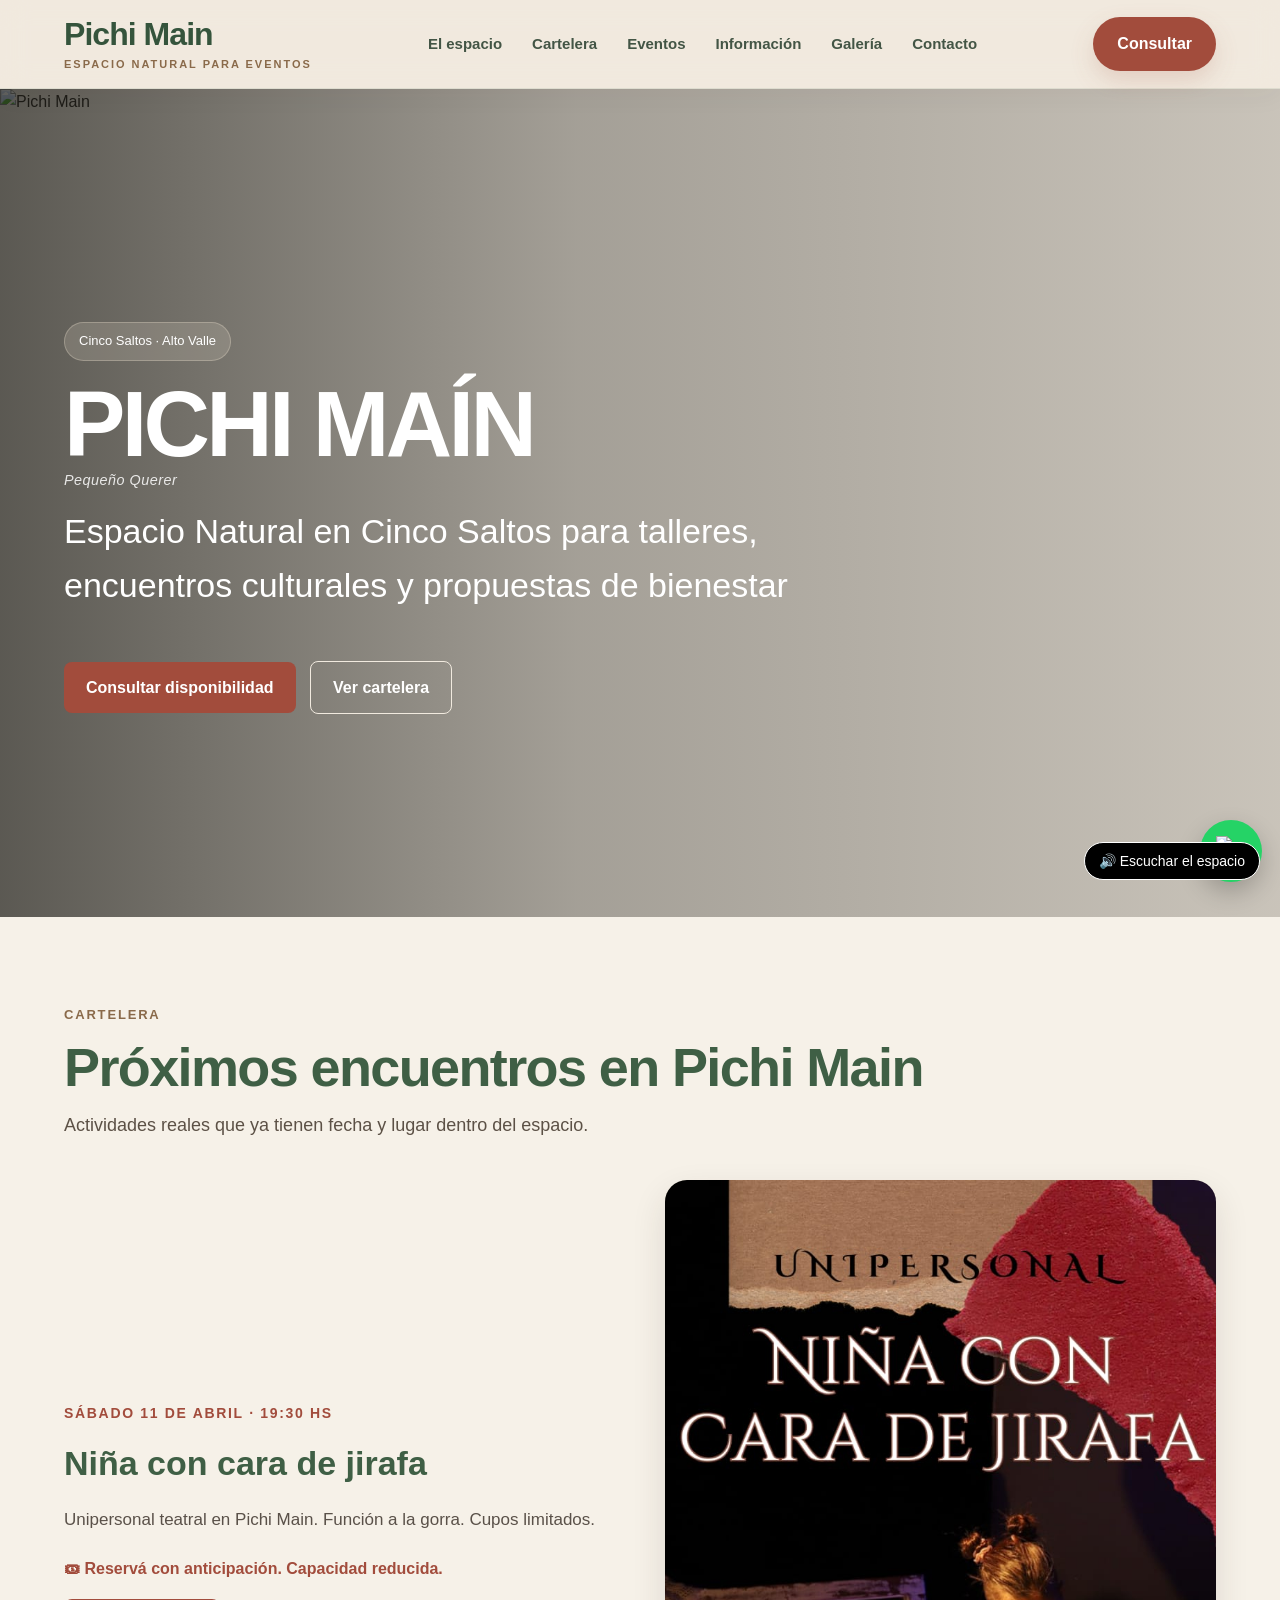
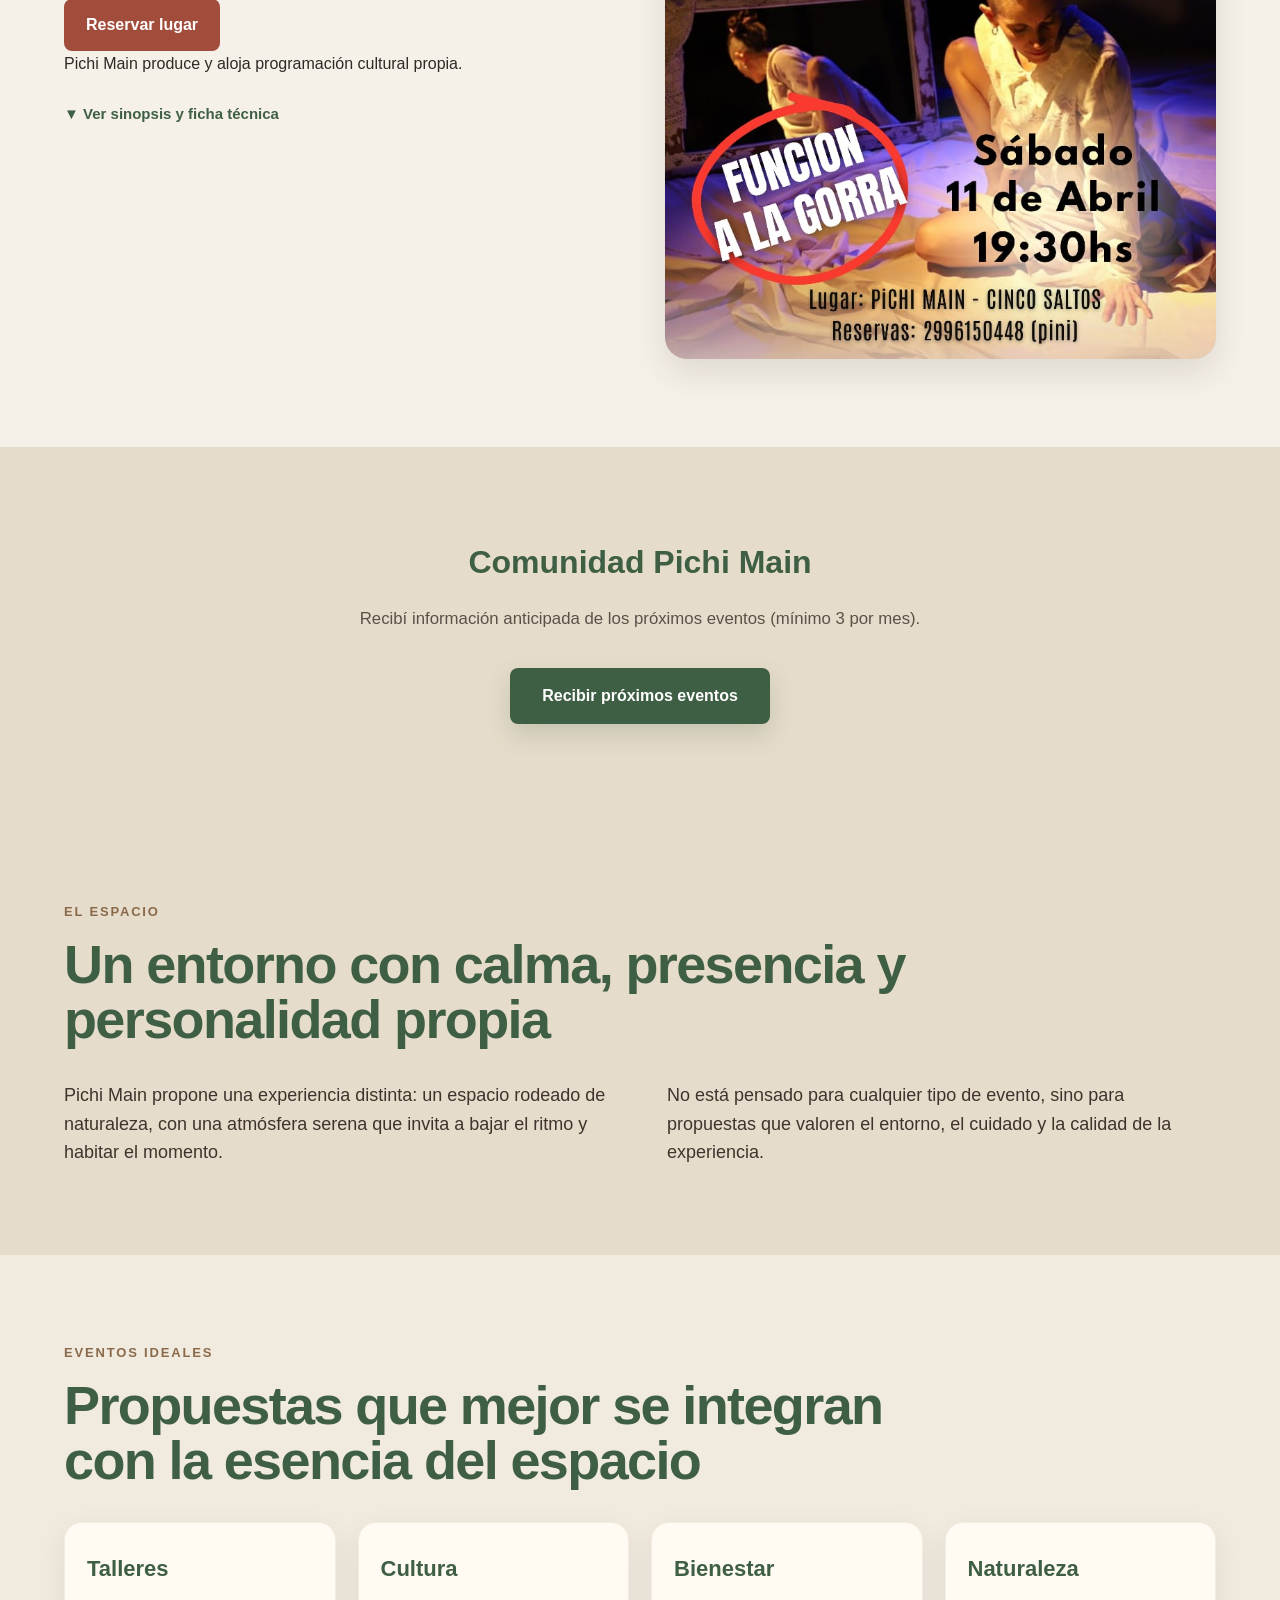
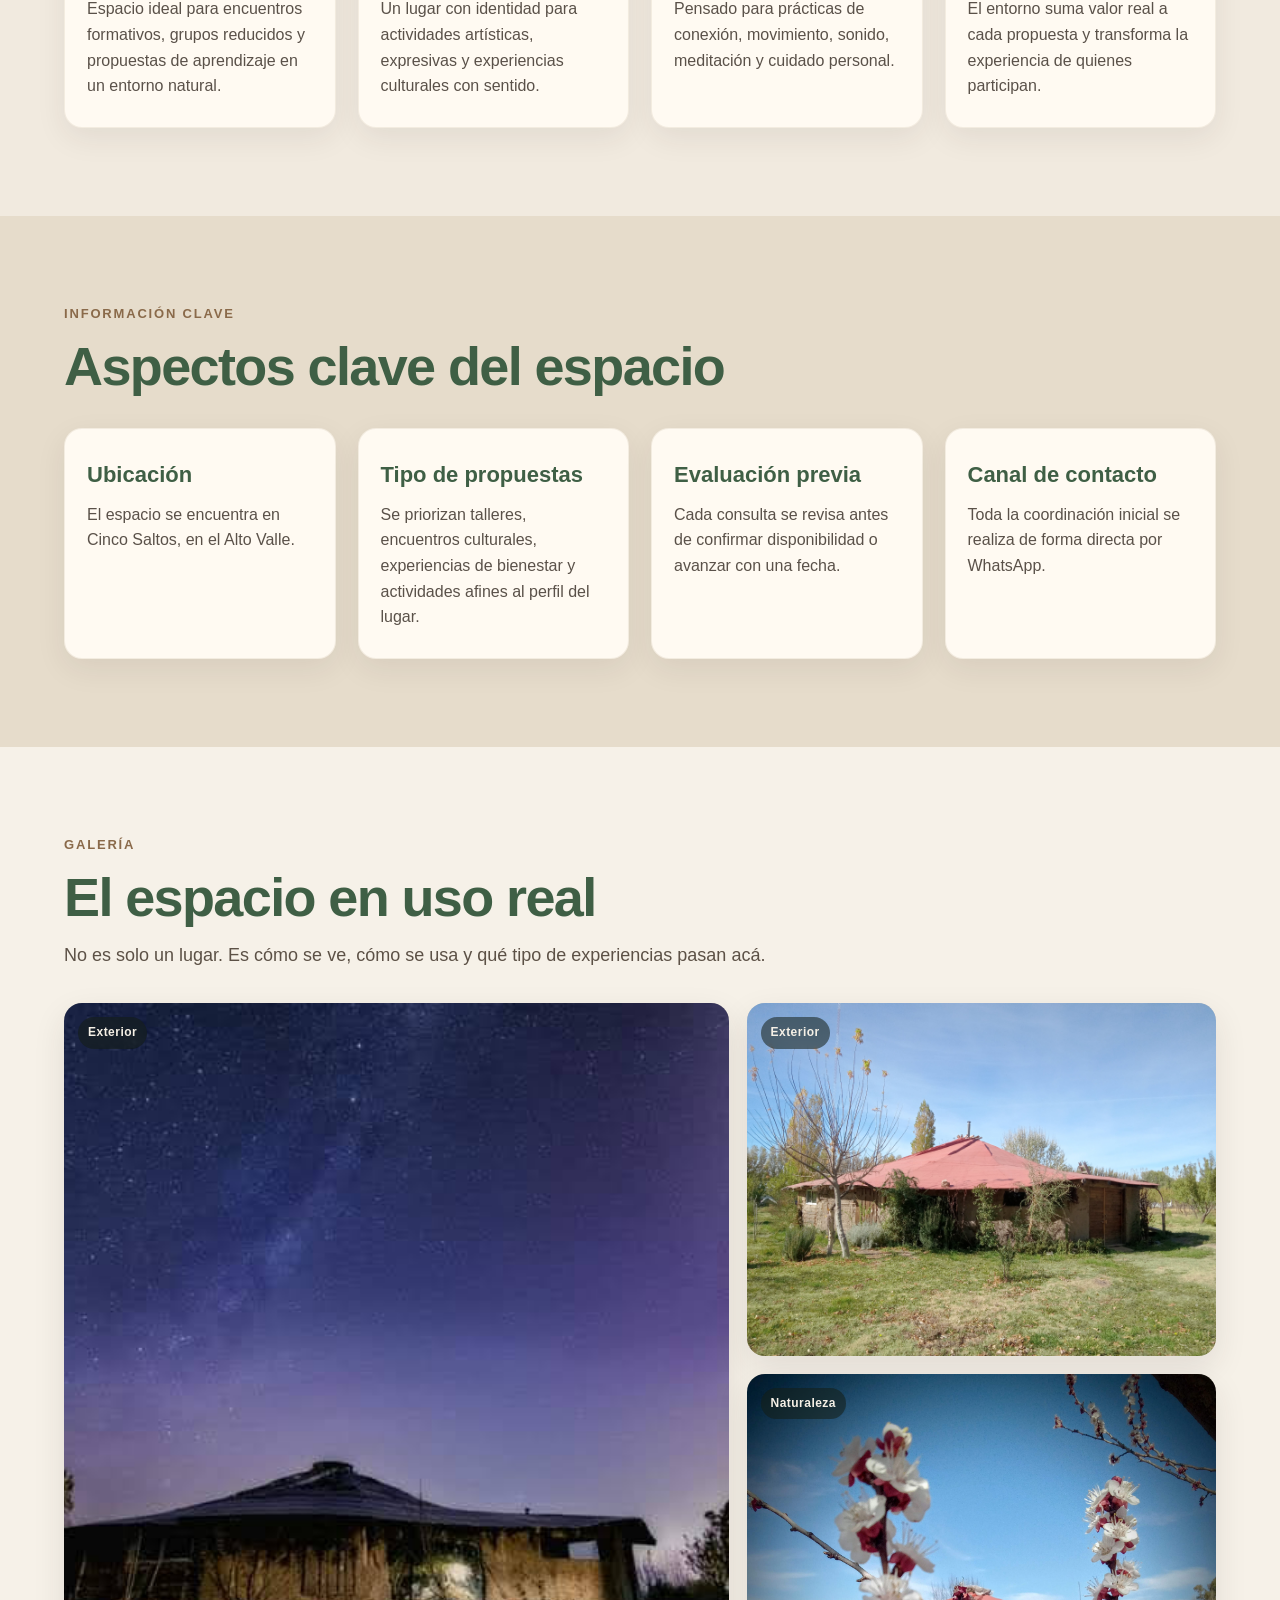
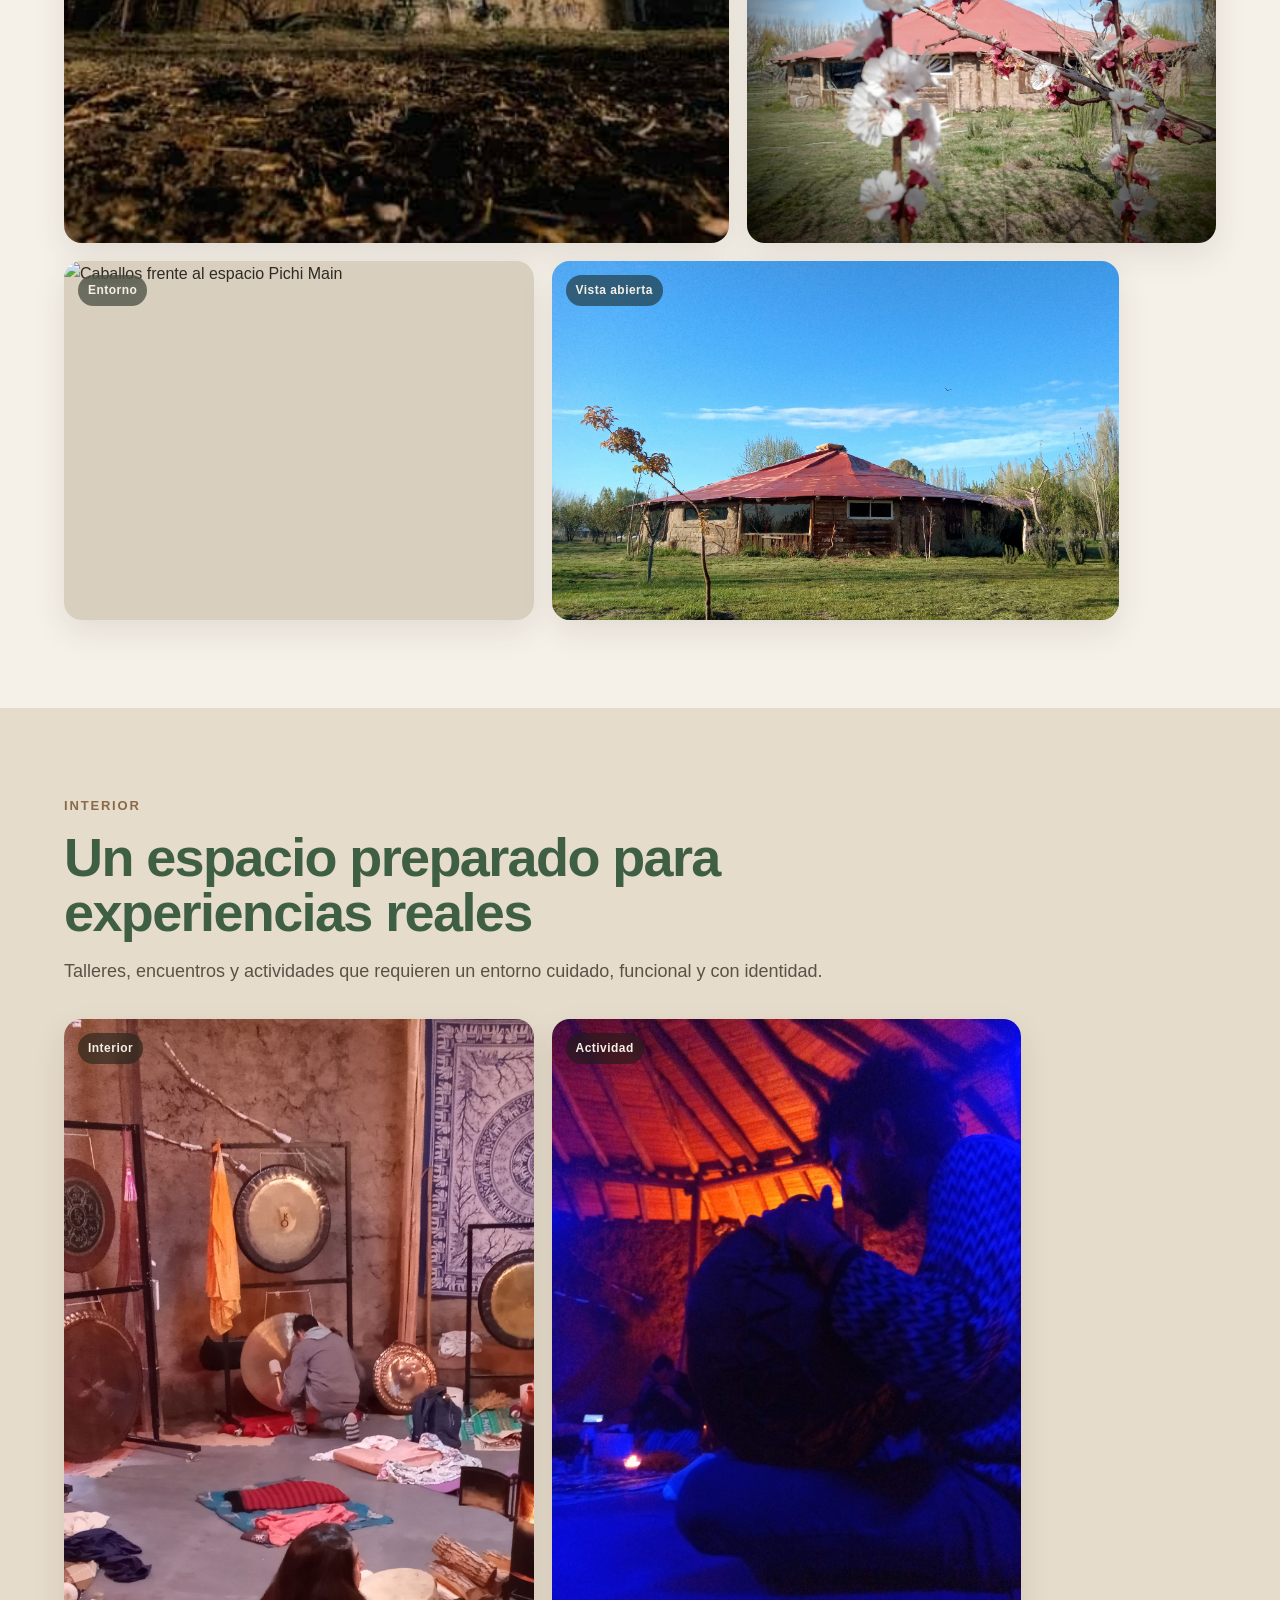
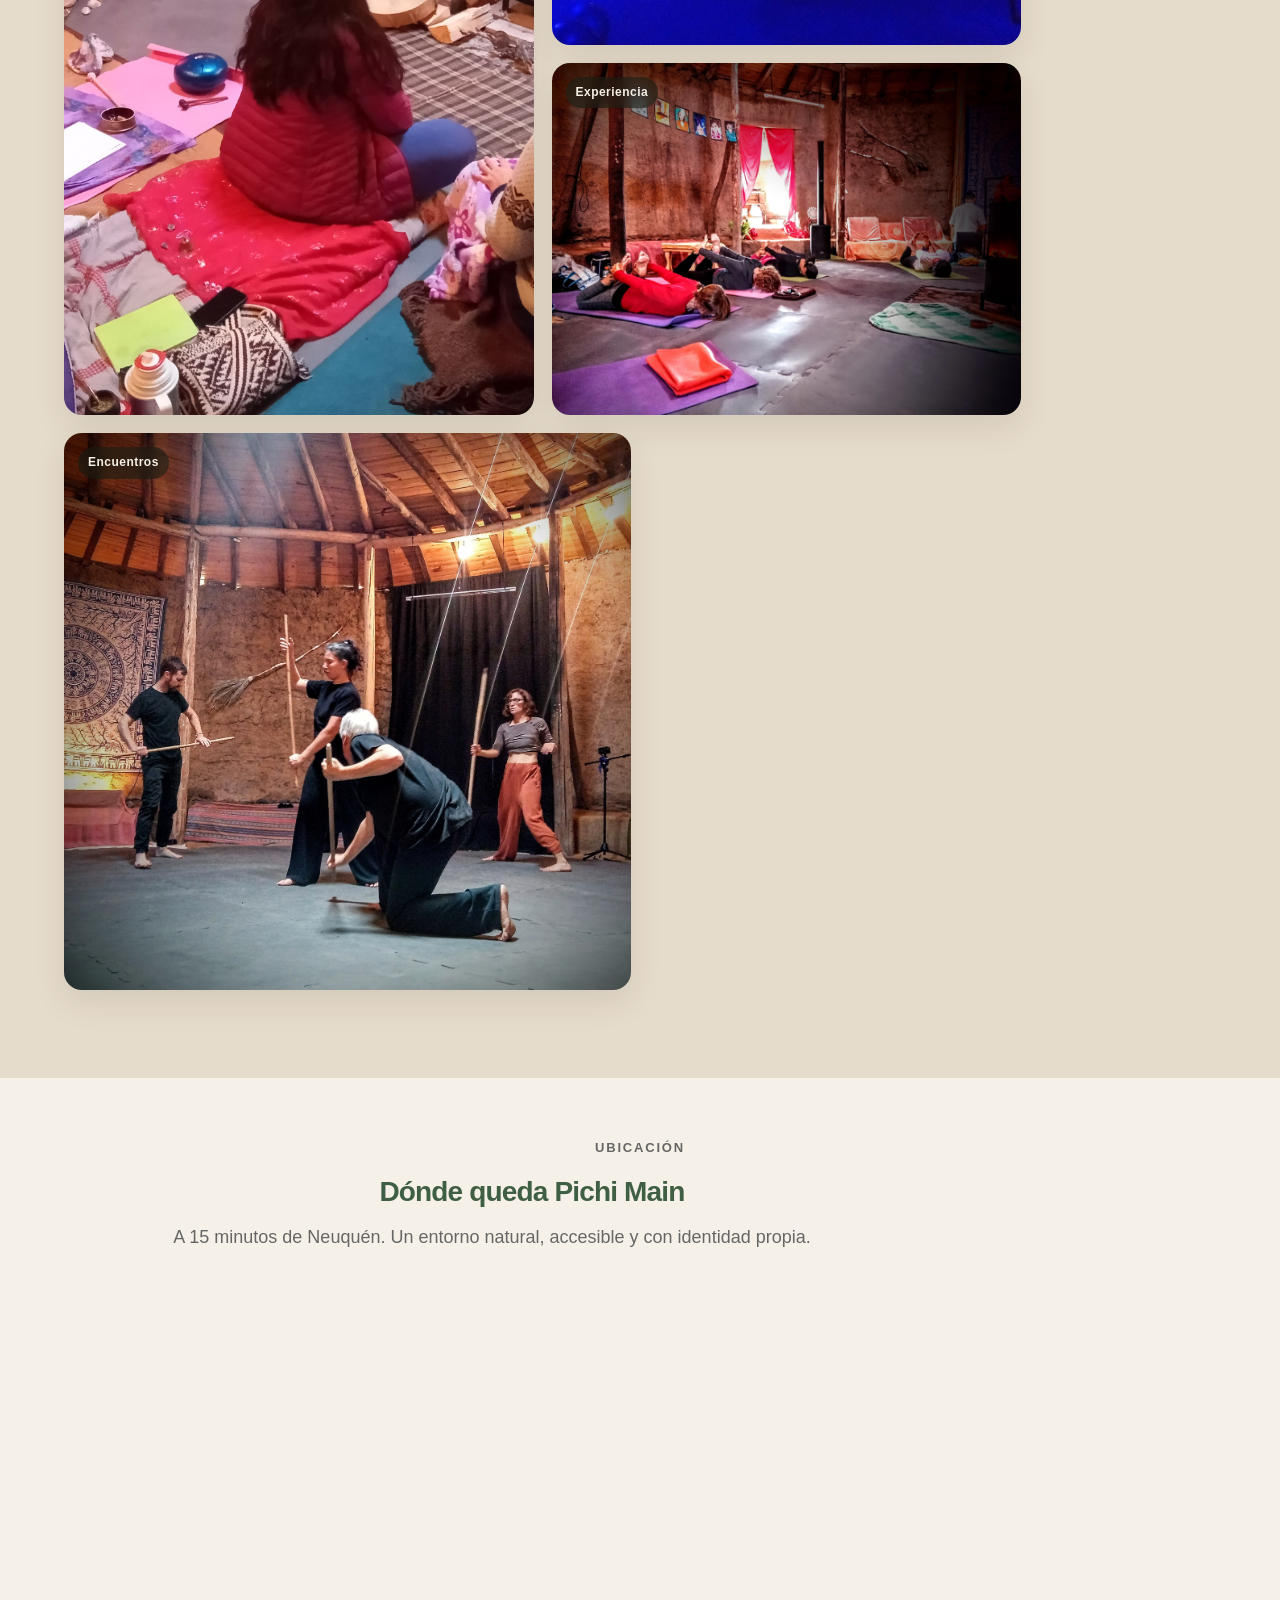
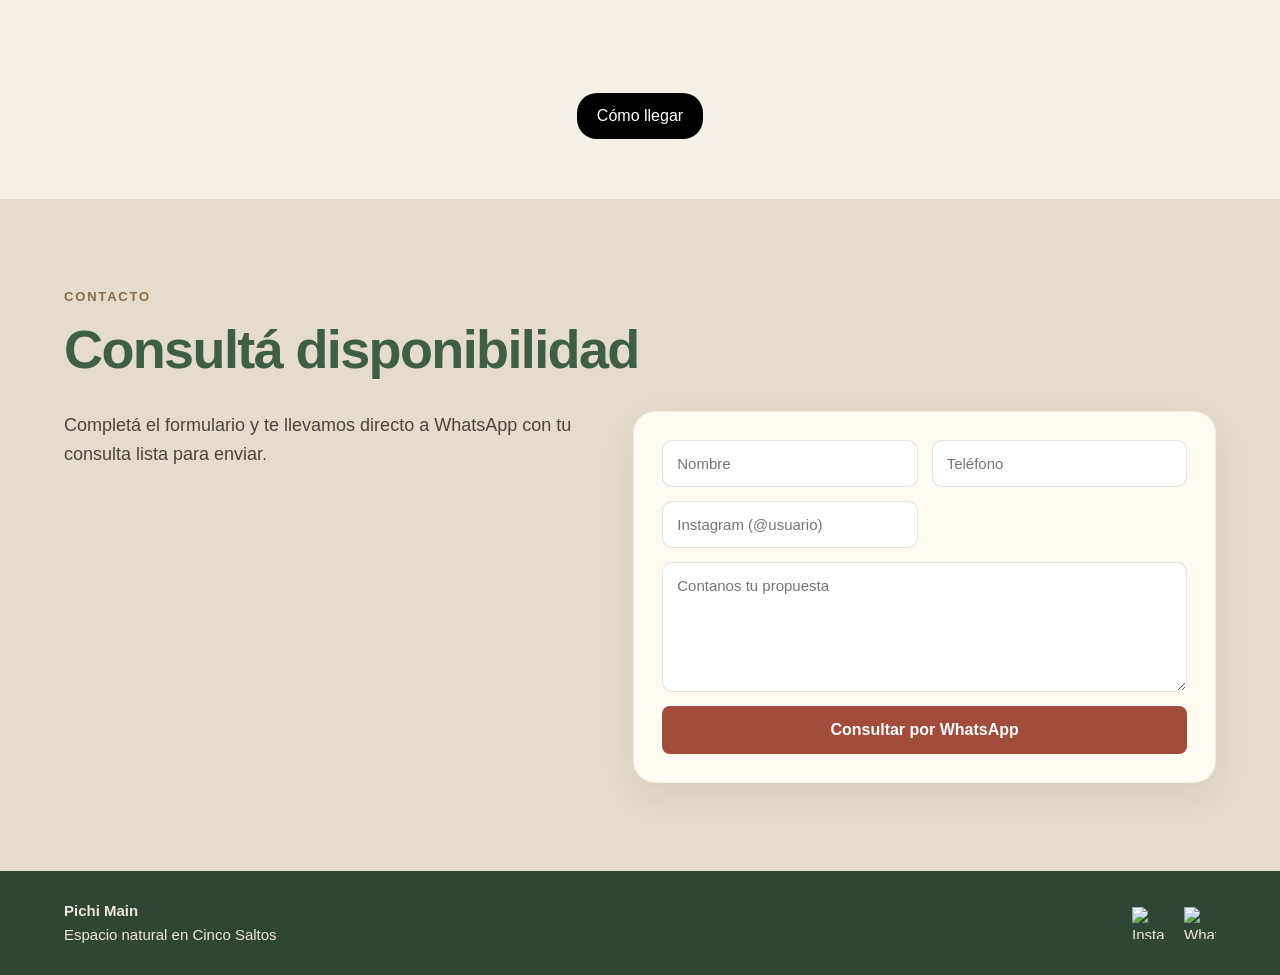
==== index.html @ 88aae7b7 "Corrijo estructura final de index y ubicacion" ====
<!DOCTYPE html>
<html lang="es">
<head>
  <meta charset="UTF-8">
  <meta name="viewport" content="width=device-width, initial-scale=1.0">
  <title>Pichi Main | Espacio natural para eventos</title>
  <meta name="description" content="Pichi Main es un espacio natural en Cinco Saltos para talleres, encuentros culturales y propuestas de bienestar. Consultá disponibilidad por WhatsApp.">
  <link rel="stylesheet" href="style.css">
</head>
<body>

  <header class="nav">
    <div class="container nav-inner">
      <a href="#" class="brand-mark" aria-label="Ir al inicio de Pichi Main">
        <div class="logo">
          Pichi Main
          <span>Espacio natural para eventos</span>
        </div>
      </a>

      <nav class="menu">
        <a href="#espacio">El espacio</a>
        <a href="#cartelera">Cartelera</a>
        <a href="#eventos">Eventos</a>
        <a href="#info">Información</a>
        <a href="#galeria">Galería</a>
        <a href="#contacto">Contacto</a>
      </nav>

      <div class="nav-actions">
        <a href="#contacto" class="btn nav-cta">Consultar</a>

        <button class="menu-toggle" type="button" aria-label="Abrir menú" aria-expanded="false" aria-controls="mobileMenu">
          <span></span>
          <span></span>
          <span></span>
        </button>
      </div>
    </div>

    <div class="mobile-menu" id="mobileMenu">
      <div class="mobile-menu-inner container">
        <a href="#espacio">El espacio</a>
        <a href="#cartelera">Cartelera</a>
        <a href="#eventos">Eventos</a>
        <a href="#info">Información</a>
        <a href="#galeria">Galería</a>
        <a href="#contacto">Contacto</a>
        <a href="#contacto" class="mobile-menu-cta">Consultar disponibilidad</a>
      </div>
    </div>
  </header>

  <section class="hero-full">
    <img src="pics/pichi.jpg" alt="Pichi Main">
    <div class="hero-overlay"></div>

    <div class="hero-content container">
      <p class="hero-tag">Cinco Saltos · Alto Valle</p>
      <h1 class="hero-title">
        PICHI MAÍN
        <span class="traduccion">Pequeño Querer</span>
      </h1>

      <h2 class="hero-subtitle">
        Espacio Natural en Cinco Saltos para talleres, encuentros culturales y propuestas de bienestar
      </h2>

      <div class="hero-buttons">
        <a href="#contacto" class="btn">Consultar disponibilidad</a>
        <a href="#cartelera" class="btn-outline">Ver cartelera</a>
      </div>
    </div>
  </section>

  <section id="cartelera" class="section section-gallery">
    <div class="container">
      <div class="section-head">
        <p class="eyebrow">Cartelera</p>
        <h2 class="section-title">Próximos encuentros en Pichi Main</h2>
        <p class="gallery-intro">
          Actividades reales que ya tienen fecha y lugar dentro del espacio.
        </p>
      </div>

      <div class="cartelera-evento">
        <div class="cartelera-info">

          <p class="cartelera-fecha">Sábado 11 de Abril · 19:30 hs</p>

          <h3 class="cartelera-titulo">
            Niña con cara de jirafa
          </h3>

          <p class="cartelera-descripcion">
            Unipersonal teatral en Pichi Main.
            Función a la gorra. Cupos limitados.
          </p>

          <p class="cartelera-urgencia">
            🎟 Reservá con anticipación. Capacidad reducida.
          </p>

          <a 
            href="https://wa.me/5492996150448?text=Hola%2C%20me%20gustar%C3%ADa%20reservar%20para%20la%20funci%C3%B3n%20de%20Ni%C3%B1a%20con%20cara%20de%20jirafa%20en%20Pichi%20Main%20el%2011%20de%20abril."
            target="_blank"
            class="btn btn-reserva"
          >
            Reservar lugar
          </a>

          <p class="cartelera-productor">
            Pichi Main produce y aloja programación cultural propia.
          </p>

          <div class="cartelera-extra">
            <button class="cartelera-toggle">
              ▼ Ver sinopsis y ficha técnica
            </button>

            <div class="cartelera-contenido">
              <p class="cartelera-frase">
                "Tengo cien espejos que son solo espejos, pero después tengo este espejo que él me regaló un día de lluvia y con este espejo puedo meter mi mano y dársela él"
              </p>

              <h4>Sinopsis</h4>
              <p>
                Ella recuerda. Recorre sus memorias de niñez y adolescencia. 
                Las palabras van tomando su cuerpo, los sentimientos se vuelven más profundos 
                y los hechos dolorosamente vivos.
              </p>

              <h4>Ficha técnica</h4>
              <ul>
                <li><strong>Actuación:</strong> Cintia Ullúa</li>
                <li><strong>Dramaturgia:</strong> Natalia Carmen Casielles</li>
                <li><strong>Dirección:</strong> Gustavo Urrutia</li>
                <li><strong>Diseño de maquillaje:</strong> María Lara Acosta</li>
                <li><strong>Fotografía:</strong> @wcastroveliz</li>
                <li><strong>Duración:</strong> 40 minutos</li>
                <li><strong>Género:</strong> Drama</li>
              </ul>

              <p class="cartelera-reconocimiento">
                Este espectáculo cuenta con el apoyo del Instituto Nacional del Teatro.
                Participó de la Fiesta del Teatro Rionegrino 2025 y del ciclo 
                La Escuela va al Teatro (Neuquén, 2024).
              </p>
            </div>
          </div>
        </div>

        <div class="cartelera-afiche">
          <img src="pics/nina-jirafa.jpeg" alt="Niña con cara de jirafa - Pichi Main">
        </div>
      </div>
    </div>
  </section>

  <section class="comunidad">
    <div class="contenedor">
      <h2>Comunidad Pichi Main</h2>
      <p>Recibí información anticipada de los próximos eventos (mínimo 3 por mes).</p>

      <a 
        href="https://wa.me/542996726460?text=Hola!%20Quiero%20recibir%20novedades%20de%20los%20proximos%20eventos%20en%20Pichi%20Main"
        target="_blank"
        class="btn-comunidad"
      >
        Recibir próximos eventos
      </a>
    </div>
  </section>

  <section id="espacio" class="section section-light">
    <div class="container">
      <div class="section-head">
        <p class="eyebrow">El espacio</p>
        <h2 class="section-title">Un entorno con calma, presencia y personalidad propia</h2>
      </div>

      <div class="two-col">
        <div>
          <p>
            Pichi Main propone una experiencia distinta: un espacio rodeado de naturaleza, con una atmósfera serena que invita a bajar el ritmo y habitar el momento.
          </p>
        </div>

        <div>
          <p>
            No está pensado para cualquier tipo de evento, sino para propuestas que valoren el entorno, el cuidado y la calidad de la experiencia.
          </p>
        </div>
      </div>
    </div>
  </section>

  <section id="eventos" class="section">
    <div class="container">
      <div class="section-head">
        <p class="eyebrow">Eventos ideales</p>
        <h2 class="section-title">Propuestas que mejor se integran con la esencia del espacio</h2>
      </div>

      <div class="cards">
        <div class="card">
          <h3>Talleres</h3>
          <p>Espacio ideal para encuentros formativos, grupos reducidos y propuestas de aprendizaje en un entorno natural.</p>
        </div>

        <div class="card">
          <h3>Cultura</h3>
          <p>Un lugar con identidad para actividades artísticas, expresivas y experiencias culturales con sentido.</p>
        </div>

        <div class="card">
          <h3>Bienestar</h3>
          <p>Pensado para prácticas de conexión, movimiento, sonido, meditación y cuidado personal.</p>
        </div>

        <div class="card">
          <h3>Naturaleza</h3>
          <p>El entorno suma valor real a cada propuesta y transforma la experiencia de quienes participan.</p>
        </div>
      </div>
    </div>
  </section>

  <section id="info" class="section section-light">
    <div class="container">
      <div class="section-head">
        <p class="eyebrow">Información clave</p>
        <h2 class="section-title">Aspectos clave del espacio</h2>
      </div>

      <div class="cards">
        <div class="card">
          <h3>Ubicación</h3>
          <p>El espacio se encuentra en Cinco Saltos, en el Alto Valle.</p>
        </div>

        <div class="card">
          <h3>Tipo de propuestas</h3>
          <p>Se priorizan talleres, encuentros culturales, experiencias de bienestar y actividades afines al perfil del lugar.</p>
        </div>

        <div class="card">
          <h3>Evaluación previa</h3>
          <p>Cada consulta se revisa antes de confirmar disponibilidad o avanzar con una fecha.</p>
        </div>

        <div class="card">
          <h3>Canal de contacto</h3>
          <p>Toda la coordinación inicial se realiza de forma directa por WhatsApp.</p>
        </div>
      </div>
    </div>
  </section>

  <section id="galeria" class="section section-gallery">
    <div class="container">
      <div class="section-head">
        <p class="eyebrow">Galería</p>
        <h2 class="section-title">El espacio en uso real</h2>
        <p class="gallery-intro">
          No es solo un lugar. Es cómo se ve, cómo se usa y qué tipo de experiencias pasan acá.
        </p>
      </div>

      <div class="gallery-grid">
        <figure class="gallery-item gallery-item-large">
          <span class="gallery-label">Exterior</span>
          <img src="pics/externanoche.jpg" alt="Vista nocturna de Pichi Main">
        </figure>

        <figure class="gallery-item">
          <span class="gallery-label">Exterior</span>
          <img src="pics/externalateral.jpg" alt="Vista exterior de día de Pichi Main">
        </figure>

        <figure class="gallery-item">
          <span class="gallery-label">Naturaleza</span>
          <img src="pics/externafloracion.jpg" alt="Flores y entorno natural de Pichi Main">
        </figure>

        <figure class="gallery-item">
          <span class="gallery-label">Entorno</span>
          <img src="pics/externacaballos.jpg" alt="Caballos frente al espacio Pichi Main">
        </figure>

        <figure class="gallery-item gallery-item-wide">
          <span class="gallery-label">Vista abierta</span>
          <img src="pics/externacielocentro.jpg" alt="Vista amplia exterior del espacio Pichi Main">
        </figure>
      </div>
    </div>
  </section>

  <section class="section section-light">
    <div class="container">
      <div class="section-head">
        <p class="eyebrow">Interior</p>
        <h2 class="section-title">Un espacio preparado para experiencias reales</h2>
        <p class="gallery-intro">
          Talleres, encuentros y actividades que requieren un entorno cuidado, funcional y con identidad.
        </p>
      </div>

      <div class="gallery-grid gallery-grid-interior">
        <figure class="gallery-item gallery-item-tall">
          <span class="gallery-label">Interior</span>
          <img src="pics/interiorgong.jpg" alt="Interior de Pichi Main con gong">
        </figure>

        <figure class="gallery-item">
          <span class="gallery-label">Actividad</span>
          <img src="pics/interiortambor.jpg" alt="Actividad grupal en el interior de Pichi Main">
        </figure>

        <figure class="gallery-item">
          <span class="gallery-label">Experiencia</span>
          <img src="pics/interioryoga.jpg" alt="Encuentro en el interior de Pichi Main">
        </figure>

        <figure class="gallery-item gallery-item-wide">
          <span class="gallery-label">Encuentros</span>
          <img src="pics/interiorteatro.jpg" alt="Actividad dentro de Pichi Main">
        </figure>
      </div>
    </div>
  </section>

  <section class="section section-gallery ubicacion">
    <div class="container">
      <div class="section-head">
        <p class="eyebrow">Ubicación</p>
        <h2 class="section-title">Dónde queda Pichi Main</h2>
        <p class="gallery-intro">
          A 15 minutos de Neuquén. Un entorno natural, accesible y con identidad propia.
        </p>
      </div>

      <div class="mapa">
        <iframe
          src="https://www.google.com/maps/embed?pb=!1m18!1m12!1m3!1d1553.4043825833119!2d-68.0606577745184!3d-38.859734260320714!2m3!1f0!2f0!3f0!3m2!1i1024!2i768!4f13.1!3m3!1m2!1s0x960a35215bce2db5%3A0xc7ab134055209aeb!2sPichi%20Main!5e0!3m2!1ses-419!2sar!4v1775661583985!5m2!1ses-419!2sar"
          width="100%"
          height="380"
          style="border:0;"
          allowfullscreen=""
          loading="lazy"
          referrerpolicy="no-referrer-when-downgrade">
        </iframe>
      </div>

      <a href="https://maps.google.com/?q=Pichi+Main" target="_blank" class="btn-mapa" rel="noopener noreferrer">
        Cómo llegar
      </a>
    </div>
  </section>

  <section id="contacto" class="section section-light">
    <div class="container">
      <div class="section-head">
        <p class="eyebrow">Contacto</p>
        <h2 class="section-title">Consultá disponibilidad</h2>
      </div>

      <div class="form-section">
        <div class="form-text">
          <p>
            Completá el formulario y te llevamos directo a WhatsApp con tu consulta lista para enviar.
          </p>
        </div>

        <form id="form" class="contact-form">
          <input type="text" id="nombre" placeholder="Nombre" required>
          <input type="text" id="telefono" placeholder="Teléfono" required>
          <input type="text" id="instagram" placeholder="Instagram (@usuario)" required>
          <textarea id="mensaje" placeholder="Contanos tu propuesta" required></textarea>
          <button type="submit" class="btn btn-form">Consultar por WhatsApp</button>
        </form>
      </div>
    </div>
  </section>

  <footer class="footer">
    <div class="container footer-inner">
      <div>
        <strong>Pichi Main</strong><br>
        Espacio natural en Cinco Saltos
      </div>

      <div class="footer-icons">
        <a href="https://instagram.com/pichimain" target="_blank" rel="noopener noreferrer" aria-label="Instagram de Pichi Main">
          <img src="https://cdn-icons-png.flaticon.com/512/2111/2111463.png" alt="Instagram">
        </a>

        <a href="https://wa.me/5492996726460" target="_blank" rel="noopener noreferrer" aria-label="WhatsApp de Pichi Main">
          <img src="https://cdn-icons-png.flaticon.com/512/733/733585.png" alt="WhatsApp">
        </a>
      </div>
    </div>
  </footer>

  <a
    href="https://wa.me/5492996726460?text=Hola%2C%20quiero%20consultar%20disponibilidad%20de%20Pichi%20Main"
    class="whatsapp-float"
    target="_blank"
    rel="noopener noreferrer"
    aria-label="Abrir WhatsApp"
  >
    <img src="https://cdn-icons-png.flaticon.com/512/733/733585.png" alt="WhatsApp">
  </a>

  <audio id="ambient-audio" loop>
    <source src="audio/pichi-main.mp3" type="audio/mpeg">
  </audio>

  <button id="sound-toggle">🔊 Escuchar el espacio</button>

  <script>
    const nav = document.querySelector(".nav");
    const menuToggle = document.querySelector(".menu-toggle");
    const mobileMenu = document.querySelector(".mobile-menu");
    const mobileLinks = document.querySelectorAll(".mobile-menu a");

    function closeMobileMenu() {
      document.body.classList.remove("menu-open");
      menuToggle.classList.remove("active");
      mobileMenu.classList.remove("open");
      menuToggle.setAttribute("aria-expanded", "false");
    }

    function openMobileMenu() {
      document.body.classList.add("menu-open");
      menuToggle.classList.add("active");
      mobileMenu.classList.add("open");
      menuToggle.setAttribute("aria-expanded", "true");
    }

    menuToggle.addEventListener("click", function() {
      if (mobileMenu.classList.contains("open")) {
        closeMobileMenu();
      } else {
        openMobileMenu();
      }
    });

    mobileLinks.forEach(link => {
      link.addEventListener("click", closeMobileMenu);
    });

    document.querySelectorAll('a[href^="#"]').forEach(anchor => {
      anchor.addEventListener("click", function(e) {
        const targetId = this.getAttribute("href");
        if (!targetId || targetId === "#") return;

        const target = document.querySelector(targetId);
        if (!target) return;

        e.preventDefault();

        const navHeight = nav ? nav.offsetHeight : 0;
        const extraOffset = 18;
        const targetPosition = target.getBoundingClientRect().top + window.pageYOffset - navHeight - extraOffset;

        window.scrollTo({
          top: targetPosition,
          behavior: "smooth"
        });
      });
    });

    window.addEventListener("resize", function() {
      if (window.innerWidth > 980) {
        closeMobileMenu();
      }
    });

    document.getElementById("form").addEventListener("submit", function(e) {
      e.preventDefault();

      const nombre = document.getElementById("nombre").value.trim();
      const telefono = document.getElementById("telefono").value.trim();
      const instagram = document.getElementById("instagram").value.trim();
      const mensaje = document.getElementById("mensaje").value.trim();

      if (instagram === "") {
        alert("El Instagram es obligatorio");
        return;
      }

      const data =
        "Hola, quiero consultar disponibilidad de Pichi Main.%0A%0A" +
        "Nombre: " + nombre + "%0A" +
        "Teléfono: " + telefono + "%0A" +
        "Instagram: " + instagram + "%0A" +
        "Propuesta: " + mensaje;

      window.open("https://wa.me/5492996726460?text=" + data, "_blank");
    });

    const toggle = document.querySelector(".cartelera-toggle");
    const contenido = document.querySelector(".cartelera-contenido");

    toggle.addEventListener("click", function() {
      if (contenido.style.display === "block") {
        contenido.style.display = "none";
        toggle.textContent = "▼ Ver sinopsis y ficha técnica";
      } else {
        contenido.style.display = "block";
        toggle.textContent = "▲ Ocultar información";
      }
    });

    const audio = document.getElementById("ambient-audio");
    const toggleBtn = document.getElementById("sound-toggle");

    let isPlaying = false;

    toggleBtn.addEventListener("click", async () => {
      if (!isPlaying) {
        try {
          audio.volume = 0.4;
          await audio.play();
          isPlaying = true;
          toggleBtn.textContent = "🔇 Silenciar";
        } catch (error) {
          console.log("El navegador bloqueó el audio");
        }
      } else {
        audio.pause();
        isPlaying = false;
        toggleBtn.textContent = "🔊 Escuchar el espacio";
      }
    });
  </script>

</body>
</html>
---- style.css ----
* {
  margin: 0;
  padding: 0;
  box-sizing: border-box;
}

html {
  scroll-behavior: auto;
}

body {
  font-family: Arial, Helvetica, sans-serif;
  background-color: #f1eadf;
  color: #2f2a24;
  line-height: 1.6;
}

body.menu-open {
  overflow: hidden;
}

img {
  max-width: 100%;
  display: block;
}

a {
  text-decoration: none;
  color: inherit;
}

section[id] {
  scroll-margin-top: 110px;
}

.container {
  width: 90%;
  max-width: 1180px;
  margin: 0 auto;
}

.nav {
  position: sticky;
  top: 0;
  z-index: 1000;
  background: rgba(241, 234, 223, 0.82);
  backdrop-filter: blur(14px);
  border-bottom: 1px solid rgba(63, 95, 69, 0.10);
  box-shadow: 0 8px 24px rgba(47, 42, 36, 0.04);
}

.nav-inner {
  min-height: 88px;
  display: grid;
  grid-template-columns: auto 1fr auto;
  align-items: center;
  gap: 32px;
}

.brand-mark {
  display: inline-flex;
  align-items: center;
}

.logo {
  font-size: 32px;
  font-weight: 700;
  color: #35543c;
  line-height: 0.96;
  letter-spacing: -0.03em;
}

.logo span {
  display: block;
  font-size: 11px;
  color: #8a6a4a;
  font-weight: 600;
  margin-top: 9px;
  letter-spacing: 0.18em;
  text-transform: uppercase;
}

.menu {
  display: flex;
  justify-content: center;
  gap: 30px;
  font-size: 15px;
  font-weight: 600;
  color: #435545;
}

.menu a {
  position: relative;
  padding: 8px 0;
  transition: color 0.2s ease;
}

.menu a::after {
  content: "";
  position: absolute;
  left: 0;
  bottom: -2px;
  width: 100%;
  height: 2px;
  background: #a24c3c;
  transform: scaleX(0);
  transform-origin: center;
  transition: transform 0.22s ease;
}

.menu a:hover {
  color: #a24c3c;
}

.menu a:hover::after {
  transform: scaleX(1);
}

.nav-actions {
  display: flex;
  align-items: center;
  gap: 14px;
}

.btn {
  display: inline-block;
  background: #a24c3c;
  color: #ffffff;
  padding: 13px 22px;
  border-radius: 8px;
  font-weight: 700;
  transition: 0.25s ease;
}

.btn:hover {
  background: #8d4032;
}

.nav-cta {
  padding: 14px 24px;
  border-radius: 999px;
  box-shadow: 0 10px 24px rgba(162, 76, 60, 0.18);
}

.menu-toggle {
  display: none;
  width: 48px;
  height: 48px;
  border: 1px solid rgba(63, 95, 69, 0.14);
  background: rgba(255, 250, 242, 0.8);
  border-radius: 14px;
  cursor: pointer;
  padding: 0;
  align-items: center;
  justify-content: center;
  flex-direction: column;
  gap: 5px;
}

.menu-toggle span {
  width: 20px;
  height: 2px;
  background: #35543c;
  border-radius: 999px;
  transition: transform 0.22s ease, opacity 0.22s ease;
}

.menu-toggle.active span:nth-child(1) {
  transform: translateY(7px) rotate(45deg);
}

.menu-toggle.active span:nth-child(2) {
  opacity: 0;
}

.menu-toggle.active span:nth-child(3) {
  transform: translateY(-7px) rotate(-45deg);
}

.mobile-menu {
  display: none;
}

.hero-full {
  position: relative;
  min-height: 92vh;
  display: flex;
  align-items: stretch;
  overflow: hidden;
}

.hero-full img {
  position: absolute;
  inset: 0;
  width: 100%;
  height: 100%;
  object-fit: cover;
}

.hero-overlay {
  position: absolute;
  inset: 0;
  background:
    linear-gradient(90deg, rgba(20, 20, 16, 0.68) 0%, rgba(20, 20, 16, 0.35) 45%, rgba(20, 20, 16, 0.18) 100%);
}

.hero-content {
  position: relative;
  z-index: 2;
  display: flex;
  flex-direction: column;
  justify-content: center;
  padding: 120px 0 90px;
  color: #ffffff;
}

.hero-tag {
  display: inline-block;
  background: rgba(230, 220, 203, 0.18);
  border: 1px solid rgba(230, 220, 203, 0.32);
  padding: 8px 14px;
  border-radius: 999px;
  font-size: 13px;
  margin-bottom: 20px;
  max-width: fit-content;
}

.hero-content h1 {
  font-size: clamp(48px, 9vw, 92px);
  line-height: 0.95;
  margin-bottom: 16px;
  letter-spacing: -0.04em;
}

.hero-content h2 {
  font-size: clamp(22px, 3.5vw, 34px);
  font-weight: 500;
  max-width: 760px;
  margin-bottom: 18px;
}

.hero-buttons {
  margin-top: 30px;
}

.btn-outline {
  display: inline-block;
  border: 1.5px solid #f1eadf;
  color: #ffffff;
  padding: 13px 22px;
  border-radius: 8px;
  font-weight: 700;
  transition: 0.25s ease;
  margin-left: 10px;
}

.btn-outline:hover {
  background: rgba(255, 255, 255, 0.12);
}

.section {
  padding: 88px 0;
}

.section-light {
  background: #e6dccb;
}

.section-gallery {
  background: #f6f1e8;
}

.section-head {
  margin-bottom: 34px;
}

.eyebrow {
  color: #8a6a4a;
  font-size: 13px;
  font-weight: 700;
  text-transform: uppercase;
  letter-spacing: 0.14em;
  margin-bottom: 14px;
}

.section-title {
  font-size: clamp(32px, 5vw, 54px);
  line-height: 1.02;
  letter-spacing: -0.03em;
  color: #3f5f45;
  max-width: 900px;
}

.two-col {
  display: grid;
  grid-template-columns: 1fr 1fr;
  gap: 54px;
  align-items: start;
}

.two-col p {
  font-size: 18px;
  color: #3f342d;
}

.gallery-intro {
  max-width: 820px;
  font-size: 18px;
  color: #5c5146;
  margin-top: 16px;
}

.cards {
  display: grid;
  grid-template-columns: repeat(4, 1fr);
  gap: 22px;
}

.card {
  background: #fffaf2;
  border-radius: 18px;
  padding: 28px 22px;
  box-shadow: 0 10px 30px rgba(47, 42, 36, 0.08);
  border: 1px solid rgba(138, 106, 74, 0.10);
}

.card h3 {
  font-size: 22px;
  color: #3f5f45;
  margin-bottom: 10px;
}

.card p {
  color: #5a5149;
  font-size: 16px;
}

.gallery-grid {
  display: grid;
  grid-template-columns: repeat(12, 1fr);
  gap: 18px;
}

.gallery-item {
  position: relative;
  overflow: hidden;
  border-radius: 18px;
  background: #d8cfbf;
  box-shadow: 0 12px 32px rgba(47, 42, 36, 0.10);
}

.gallery-item img {
  width: 100%;
  height: 100%;
  object-fit: cover;
  transition: transform 0.4s ease, filter 0.3s ease;
}

.gallery-item:hover img {
  transform: scale(1.05);
  filter: brightness(0.85);
}

.gallery-item::after {
  content: "";
  position: absolute;
  inset: 0;
  background: linear-gradient(180deg, rgba(0, 0, 0, 0) 40%, rgba(0, 0, 0, 0.25) 100%);
  opacity: 0;
  transition: opacity 0.3s ease;
}

.gallery-item:hover::after {
  opacity: 1;
}

.gallery-label {
  position: absolute;
  top: 14px;
  left: 14px;
  background: rgba(20, 30, 20, 0.55);
  backdrop-filter: blur(6px);
  color: #f5f0e6;
  font-size: 12px;
  font-weight: 600;
  padding: 6px 10px;
  border-radius: 999px;
  letter-spacing: 0.04em;
  z-index: 2;
}

.gallery-item-large {
  grid-column: span 7;
  grid-row: span 2;
  min-height: 520px;
}

.gallery-item-wide {
  grid-column: span 6;
  min-height: 280px;
}

.gallery-item-tall {
  grid-column: span 5;
  grid-row: span 2;
  min-height: 520px;
}

.gallery-grid > .gallery-item:not(.gallery-item-large):not(.gallery-item-wide):not(.gallery-item-tall) {
  grid-column: span 5;
  min-height: 250px;
}

.form-section {
  display: grid;
  grid-template-columns: 0.95fr 1.05fr;
  gap: 42px;
  align-items: start;
}

.form-text p {
  font-size: 18px;
  color: #4c433b;
}

.contact-form {
  background: #fffaf2;
  padding: 28px;
  border-radius: 22px;
  box-shadow: 0 12px 34px rgba(47, 42, 36, 0.08);
  border: 1px solid rgba(138, 106, 74, 0.10);
  display: grid;
  grid-template-columns: 1fr 1fr;
  gap: 14px;
}

.contact-form input,
.contact-form textarea {
  width: 100%;
  border: 1px solid rgba(63, 95, 69, 0.16);
  background: #ffffff;
  color: #2f2a24;
  border-radius: 10px;
  padding: 14px 14px;
  font-size: 15px;
  font-family: inherit;
  outline: none;
}

.contact-form input:focus,
.contact-form textarea:focus {
  border-color: #a24c3c;
}

.contact-form textarea {
  min-height: 130px;
  resize: vertical;
  grid-column: 1 / -1;
}

.btn-form {
  border: none;
  cursor: pointer;
  grid-column: 1 / -1;
  width: 100%;
  padding: 15px 20px;
  font-size: 16px;
}

.footer {
  background: #2f4634;
  color: #f0e8d9;
  padding: 28px 0;
}

.footer-inner {
  display: flex;
  justify-content: space-between;
  gap: 24px;
  font-size: 15px;
}

.footer-icons {
  display: flex;
  gap: 20px;
  align-items: center;
}

.footer-icons img {
  width: 32px;
  height: 32px;
  transition: 0.2s;
}

.footer-icons img:hover {
  transform: scale(1.1);
}

.whatsapp-float {
  position: fixed;
  right: 18px;
  bottom: 18px;
  width: 62px;
  height: 62px;
  border-radius: 50%;
  background: #25d366;
  display: flex;
  align-items: center;
  justify-content: center;
  box-shadow: 0 10px 25px rgba(0, 0, 0, 0.22);
  z-index: 1200;
  transition: transform 0.2s ease, box-shadow 0.2s ease;
}

.whatsapp-float:hover {
  transform: scale(1.08);
  box-shadow: 0 14px 30px rgba(0, 0, 0, 0.28);
}

.whatsapp-float img {
  width: 30px;
  height: 30px;
}

@media (max-width: 980px) {
  .nav-inner {
    grid-template-columns: 1fr auto;
    min-height: 84px;
    gap: 20px;
  }

  .menu {
    display: none;
  }

  .menu-toggle {
    display: inline-flex;
  }

  .mobile-menu {
    display: block;
    max-height: 0;
    overflow: hidden;
    background: linear-gradient(180deg, rgba(246, 241, 232, 0.99) 0%, rgba(230, 220, 203, 0.99) 100%);
    border-top: 1px solid rgba(63, 95, 69, 0.08);
    transition: max-height 0.28s ease;
  }

  .mobile-menu.open {
    max-height: 420px;
  }

  .mobile-menu-inner {
    padding: 18px 0 24px;
    display: grid;
    gap: 10px;
  }

  .mobile-menu a {
    font-size: 17px;
    font-weight: 600;
    color: #3f5f45;
    padding: 12px 0;
    border-bottom: 1px solid rgba(138, 106, 74, 0.12);
  }

  .mobile-menu .mobile-menu-cta {
    display: block;
    margin-top: 18px;
    padding: 18px 20px;
    border: none;
    border-radius: 18px;
    background: #35543c;
    color: #f7f2e8;
    text-align: center;
    font-size: 17px;
    font-weight: 700;
    line-height: 1.2;
    letter-spacing: 0.01em;
    box-shadow: 0 12px 28px rgba(53, 84, 60, 0.24);
  }

  .mobile-menu .mobile-menu-cta:hover {
    background: #2f4634;
    color: #f7f2e8;
  }

  .two-col,
  .form-section {
    grid-template-columns: 1fr;
  }

  .cards {
    grid-template-columns: 1fr 1fr;
  }

  .hero-content {
    padding: 110px 0 80px;
  }

  .gallery-grid {
    grid-template-columns: repeat(2, 1fr);
  }

  .gallery-item,
  .gallery-item-large,
  .gallery-item-wide,
  .gallery-item-tall,
  .gallery-grid > .gallery-item:not(.gallery-item-large):not(.gallery-item-wide):not(.gallery-item-tall) {
    grid-column: span 1;
    grid-row: span 1;
    min-height: 280px;
  }
}

@media (max-width: 680px) {
  section[id] {
    scroll-margin-top: 92px;
  }

  .nav {
    background: rgba(241, 234, 223, 0.9);
  }

  .nav-inner {
    min-height: 76px;
    grid-template-columns: 1fr auto;
    gap: 16px;
  }

  .logo {
    font-size: 26px;
  }

  .logo span {
    font-size: 10px;
    letter-spacing: 0.14em;
    margin-top: 7px;
  }

  .nav-cta {
    display: none;
  }

  .menu-toggle {
    width: 46px;
    height: 46px;
    border-radius: 12px;
  }

  .btn {
    padding: 12px 18px;
  }

  .btn-outline {
    margin-left: 0;
    margin-top: 10px;
  }

  .hero-full {
    min-height: 88vh;
  }

  .hero-overlay {
    background:
      linear-gradient(180deg, rgba(20, 20, 16, 0.55) 0%, rgba(20, 20, 16, 0.45) 45%, rgba(20, 20, 16, 0.62) 100%);
  }

  .hero-content {
    padding: 120px 0 60px;
  }

  .section {
    padding: 68px 0;
  }

  .section-head {
    margin-bottom: 28px;
  }

  .cards,
  .contact-form,
  .gallery-grid {
    grid-template-columns: 1fr;
  }

  .footer-inner {
    flex-direction: column;
  }

  .whatsapp-float {
    width: 58px;
    height: 58px;
    right: 14px;
    bottom: 14px;
  }

  .whatsapp-float img {
    width: 28px;
    height: 28px;
  }

  .gallery-item,
  .gallery-item-large,
  .gallery-item-wide,
  .gallery-item-tall,
  .gallery-grid > .gallery-item:not(.gallery-item-large):not(.gallery-item-wide):not(.gallery-item-tall) {
    min-height: 240px;
  }
}
/* =========================
   CARTELERA
========================= */

.cartelera-evento {
  display: grid;
  grid-template-columns: 1fr 1fr;
  gap: 50px;
  align-items: center;
  margin-top: 40px;
}

.cartelera-fecha {
  font-size: 14px;
  font-weight: 700;
  color: #a24c3c;
  margin-bottom: 12px;
  letter-spacing: 0.12em;
  text-transform: uppercase;
}

.cartelera-titulo {
  font-size: 34px;
  color: #3f5f45;
  margin-bottom: 16px;
}

.cartelera-descripcion {
  font-size: 17px;
  color: #5a5149;
  margin-bottom: 22px;
}

.cartelera-afiche {
  background: #d8cfbf;
  border-radius: 22px;
  min-height: 360px;
  display: flex;
  align-items: center;
  justify-content: center;
  overflow: hidden;
  box-shadow: 0 14px 34px rgba(47, 42, 36, 0.12);
}

.cartelera-afiche img {
  width: 100%;
  height: 100%;
  object-fit: cover;
}

.cartelera-placeholder {
  color: #6b6156;
  font-weight: 600;
  font-size: 15px;
  letter-spacing: 0.08em;
}

/* Responsive cartelera */

@media (max-width: 980px) {
  .cartelera-evento {
    grid-template-columns: 1fr;
  }
}

@media (max-width: 680px) {
  .cartelera-afiche {
    min-height: 280px;
  }
}
/* =========================
   MEJORAS CARTELERA
========================= */

.cartelera-urgencia {
  margin-bottom: 18px;
  font-weight: 700;
  color: #a24c3c;
}

/* Animación suave */

.cartelera-evento {
  opacity: 0;
  transform: translateY(30px);
  animation: carteleraFade 0.6s ease forwards;
  animation-delay: 0.2s;
}

@keyframes carteleraFade {
  to {
    opacity: 1;
    transform: translateY(0);
  }
}

/* Mobile: afiche primero */

@media (max-width: 980px) {
  .cartelera-evento {
    display: flex;
    flex-direction: column;
  }

  .cartelera-afiche {
    order: -1;
    margin-bottom: 25px;
  }
}
/* =========================
   CARTELERA EXTRA
========================= */

.cartelera-extra {
  margin-top: 25px;
}

.cartelera-toggle {
  background: none;
  border: none;
  color: #3f5f45;
  font-weight: 700;
  cursor: pointer;
  font-size: 15px;
  padding: 0;
  margin-bottom: 15px;
}

.cartelera-toggle:hover {
  color: #a24c3c;
}

.cartelera-contenido {
  display: none;
  margin-top: 10px;
  color: #4c433b;
  font-size: 15px;
  line-height: 1.6;
}

.cartelera-contenido h4 {
  margin-top: 20px;
  margin-bottom: 8px;
  color: #3f5f45;
}

.cartelera-contenido ul {
  padding-left: 18px;
  margin-bottom: 12px;
}

.cartelera-frase {
  font-style: italic;
  margin-bottom: 15px;
  color: #5a5149;
}

.cartelera-reconocimiento {
  margin-top: 15px;
  font-size: 14px;
  color: #6b6156;
}
/* ===============================
   COMUNIDAD PICHI MAIN
================================= */

/* ===============================
   COMUNIDAD PICHI MAIN (Refinado)
================================= */

.comunidad {
  background: #e6dccb;
  padding: 90px 20px;
  text-align: center;
}

.comunidad h2 {
  font-size: 2rem;
  margin-bottom: 18px;
  color: #3f5f45;
}

.comunidad p {
  font-size: 1.05rem;
  margin-bottom: 35px;
  color: #5a5149;
  max-width: 600px;
  margin-left: auto;
  margin-right: auto;
}

.btn-comunidad {
  display: inline-block;
  background-color: #3f5f45;
  color: #ffffff;
  padding: 15px 32px;
  border-radius: 8px;
  text-decoration: none;
  font-weight: 600;
  transition: all 0.25s ease;
  box-shadow: 0 10px 25px rgba(63, 95, 69, 0.2);
}

.btn-comunidad:hover {
  background-color: #324b37;
  transform: translateY(-2px);
}
/* ===============================
   SIGNIFICADO MAPUCHE
================================= */

/* ===============================
   SIGNIFICADO MAPUCHE
================================= */

.significado-mapuche {
  margin-top: 6px;
  font-size: 0.9rem;
  font-style: italic;
  color: rgba(255, 255, 255, 0.75);
  letter-spacing: 0.4px;
}
.hero-title {
  font-size: 3rem;
  font-weight: 700;
  margin-bottom: 30px; /* separación real hacia el h2 */
}

.traduccion {
  display: block;
  font-size: 0.9rem;
  font-style: italic;
  font-weight: 400;
  margin-top: 6px; /* pegado al nombre */
  opacity: 0.85;
  letter-spacing: 0.5px;
}

.hero-subtitle {
  font-size: 1.2rem;
  font-weight: 400;
  margin-top: 0;
}
#sound-toggle {
  position: fixed;
  bottom: 20px;
  right: 20px;
  background: #000;
  color: #fff;
  border: 1px solid #fff;
  padding: 10px 14px;
  border-radius: 20px;
  font-size: 14px;
  cursor: pointer;
  z-index: 9999;
  transition: all 0.3s ease;
}

#sound-toggle:hover {
  background: #fff;
  color: #000;
}
.ubicacion {
  padding: 60px 20px;
  text-align: center;
}

.ubicacion h2 {
  font-size: 28px;
  margin-bottom: 10px;
}

.ubicacion p {
  margin-bottom: 20px;
  color: #666;
}

.mapa {
  border-radius: 12px;
  overflow: hidden;
  margin-bottom: 20px;
}

.btn-mapa {
  display: inline-block;
  padding: 10px 20px;
  background: black;
  color: white;
  text-decoration: none;
  border-radius: 20px;
}
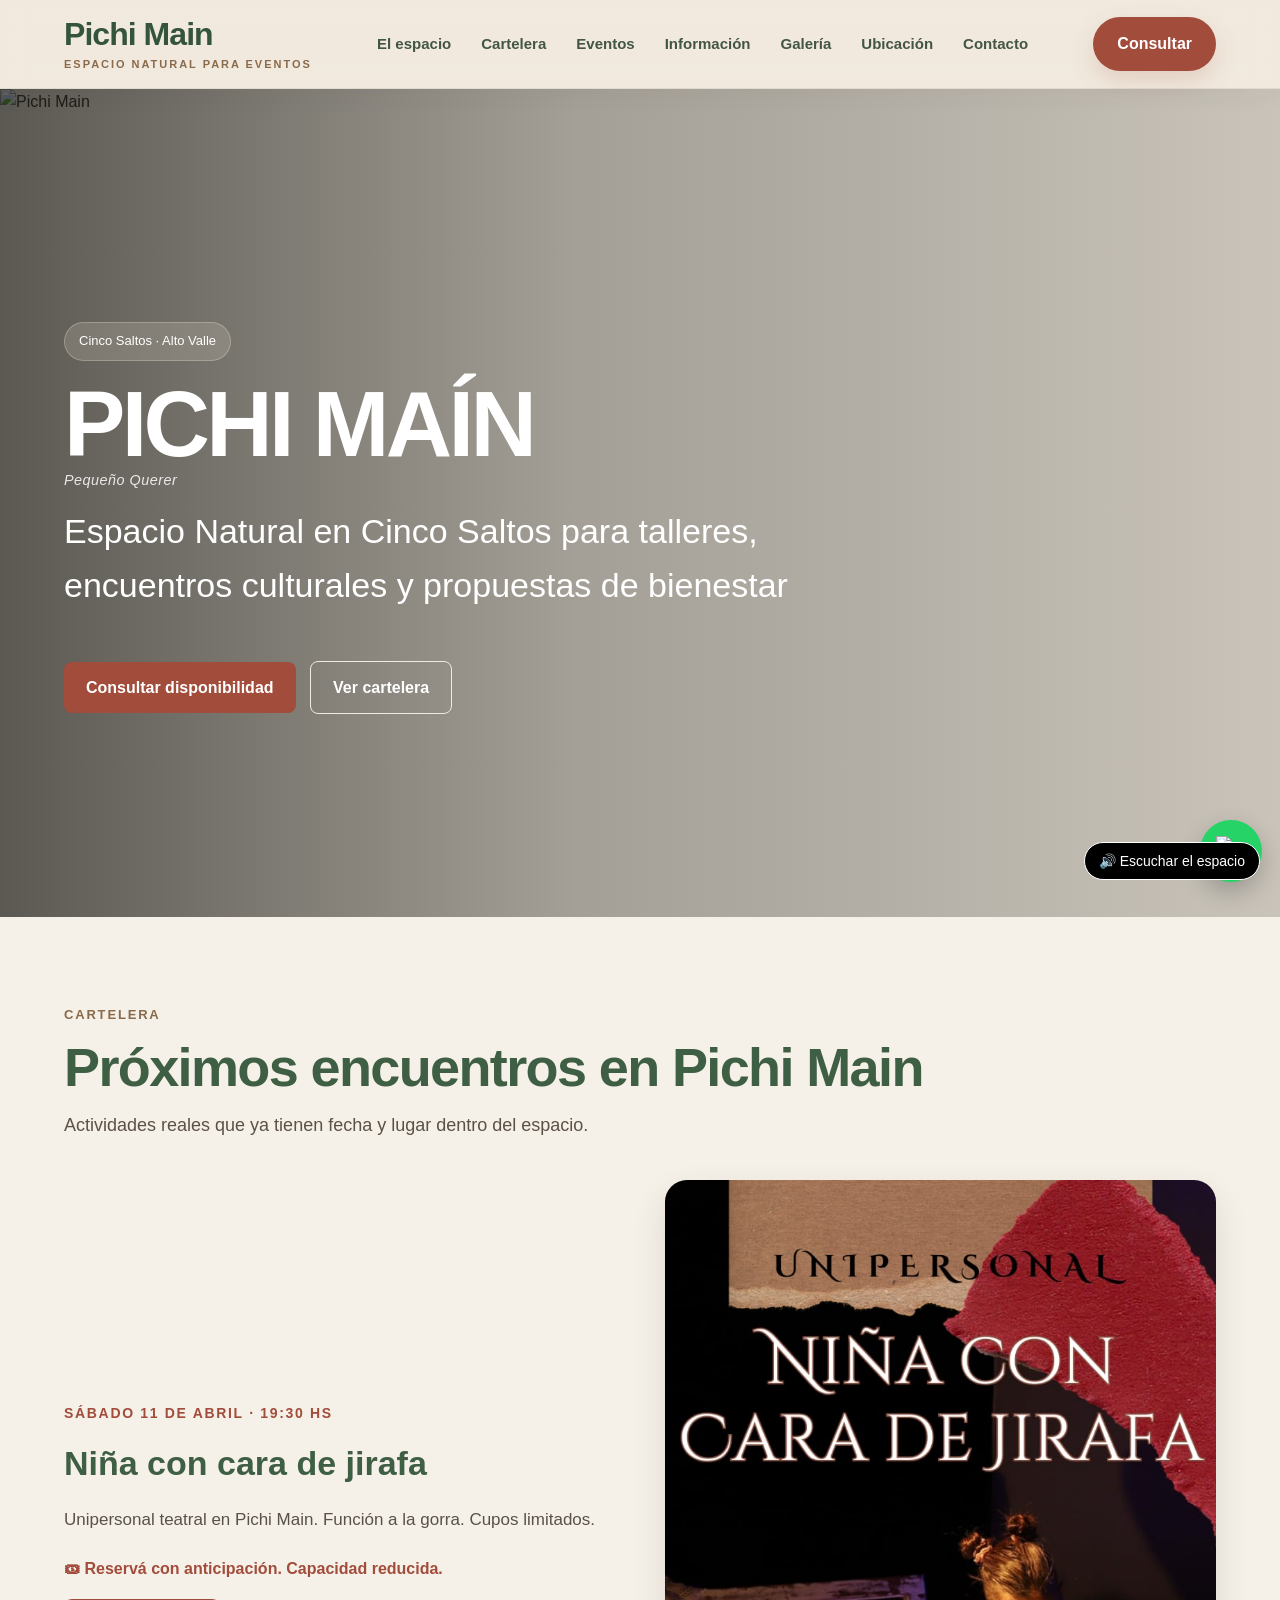
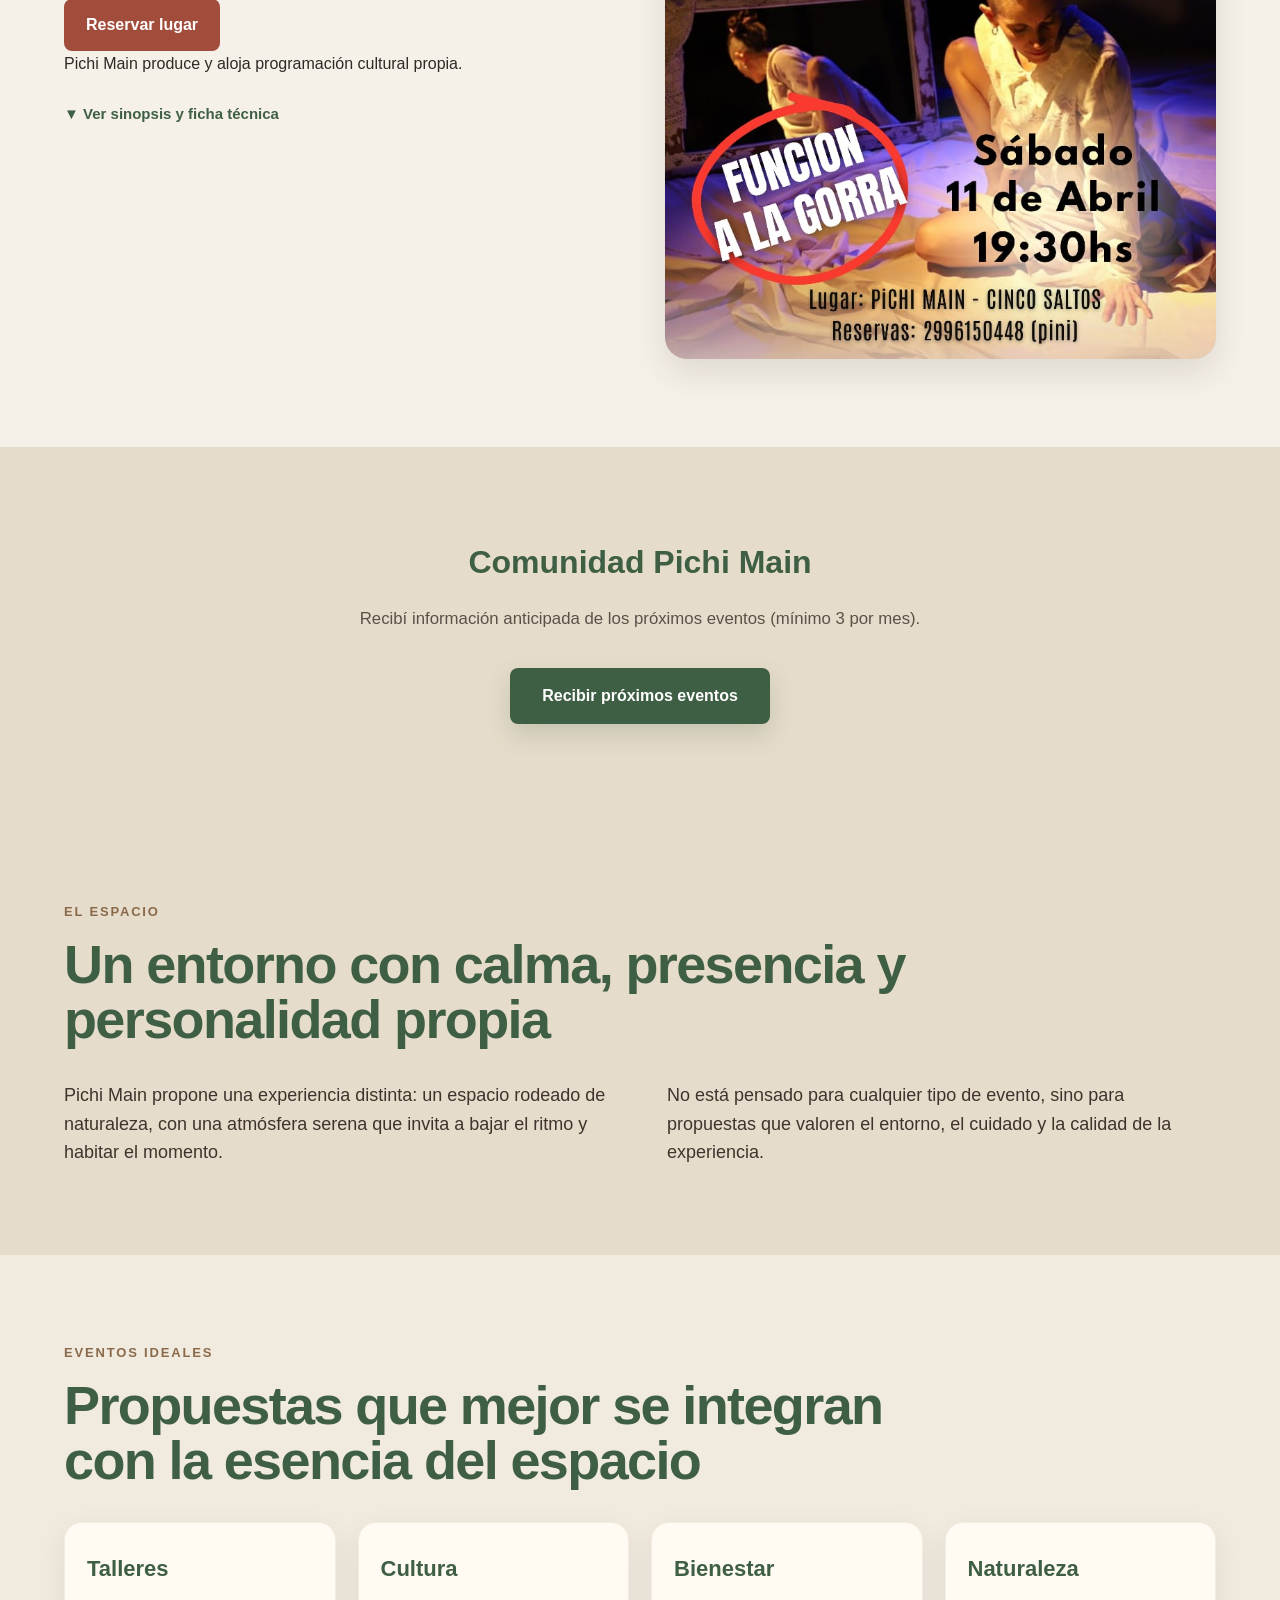
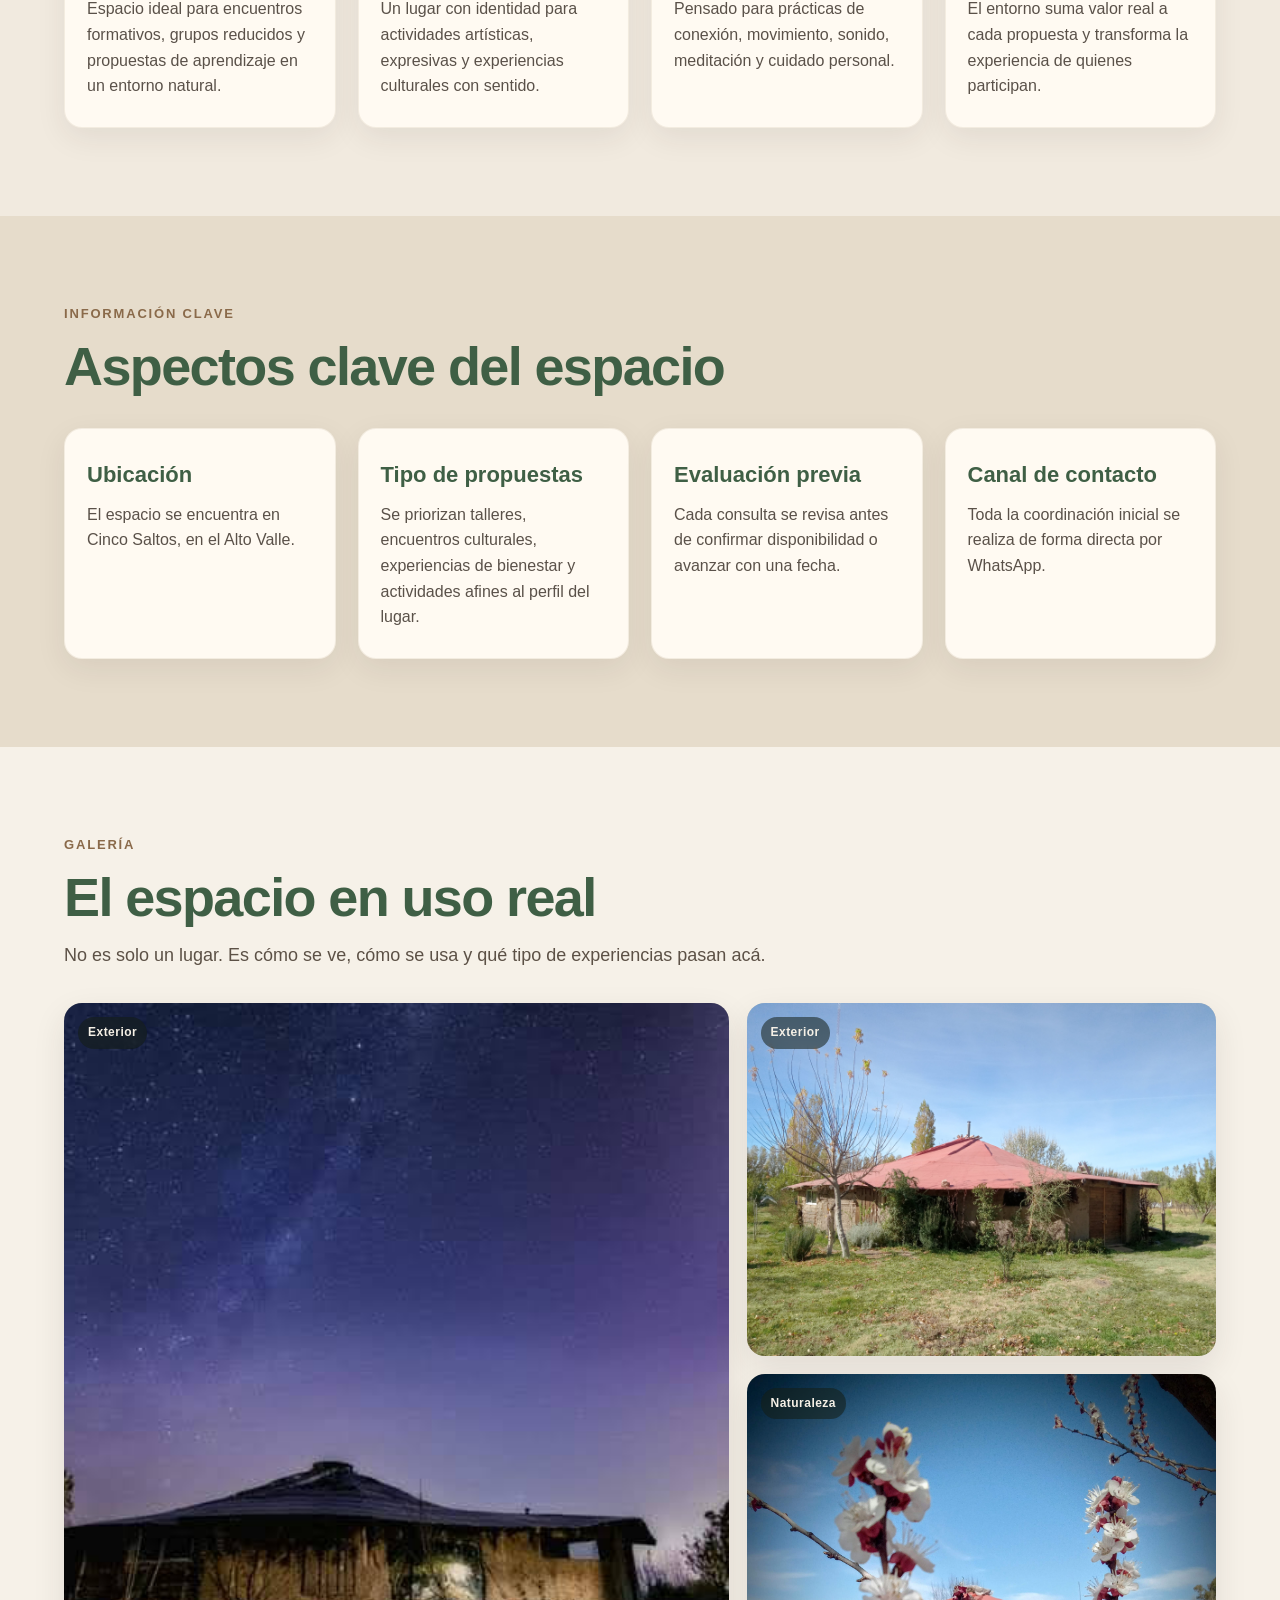
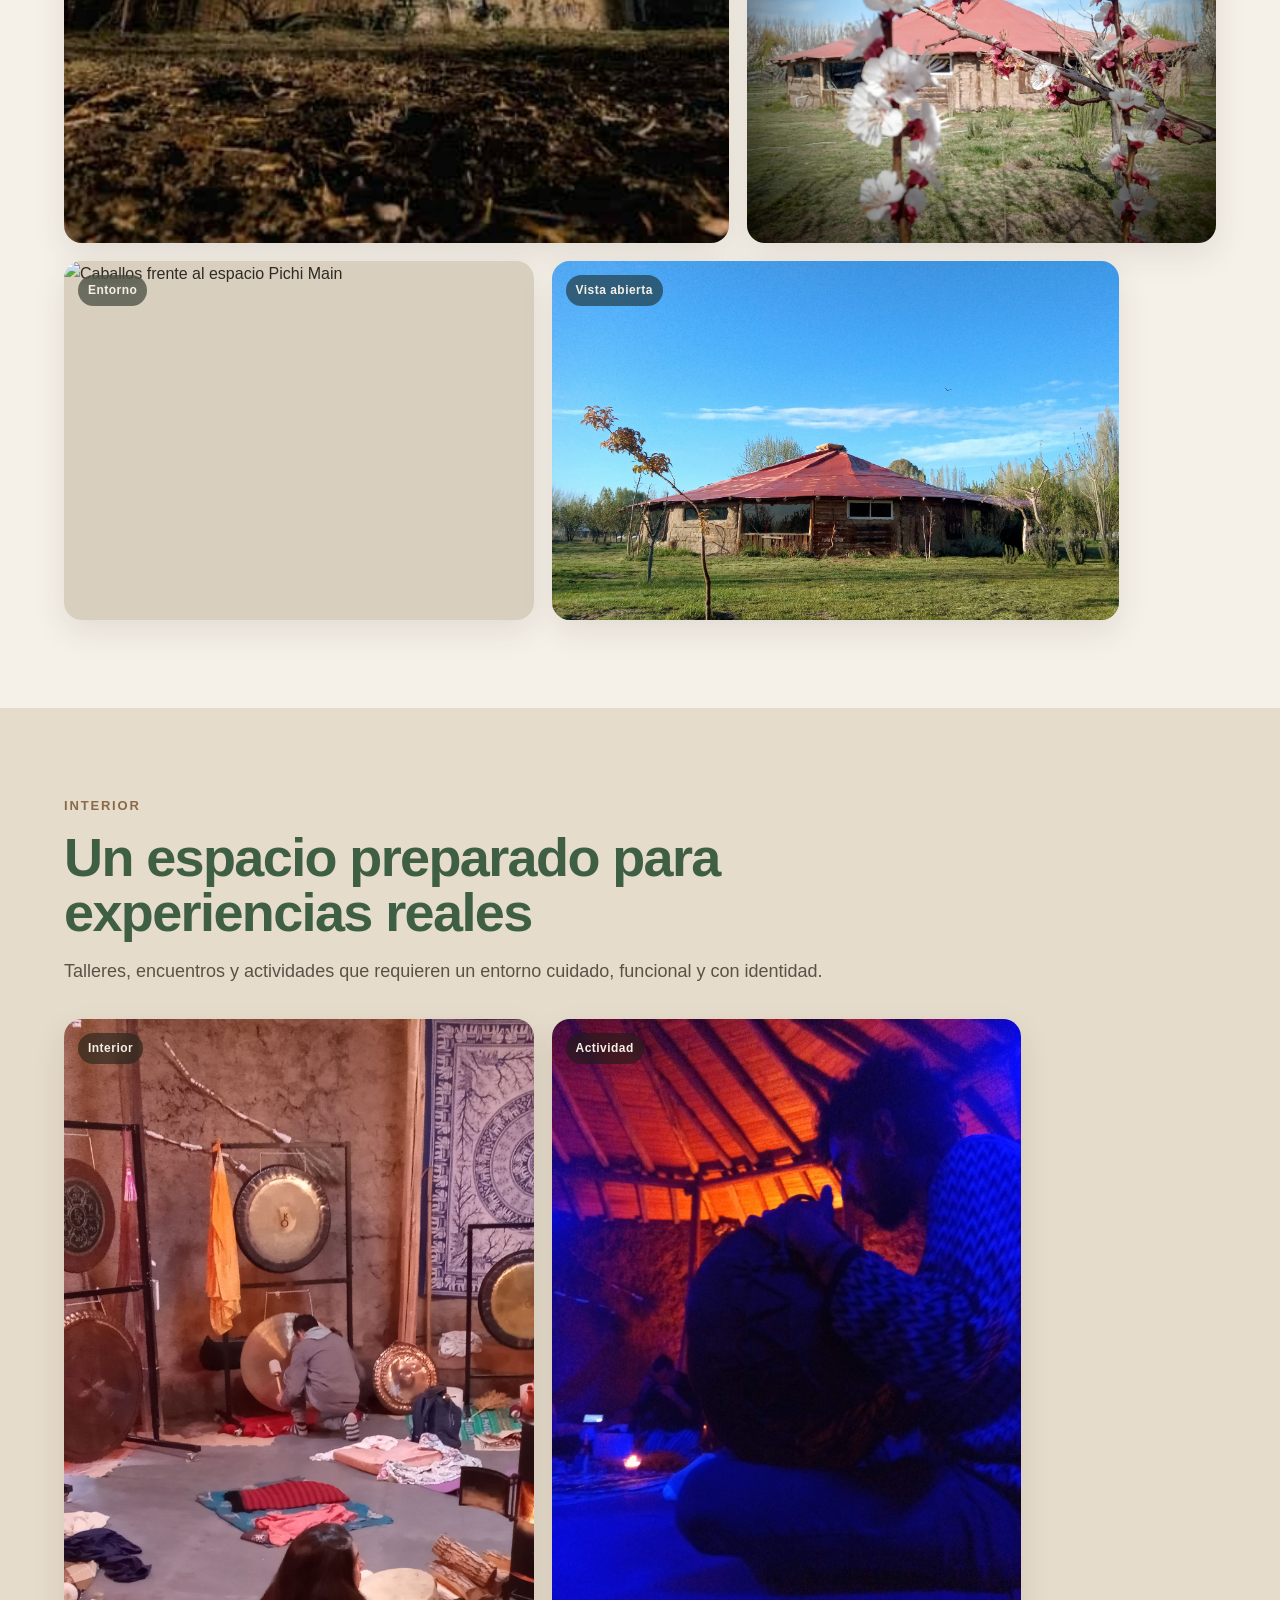
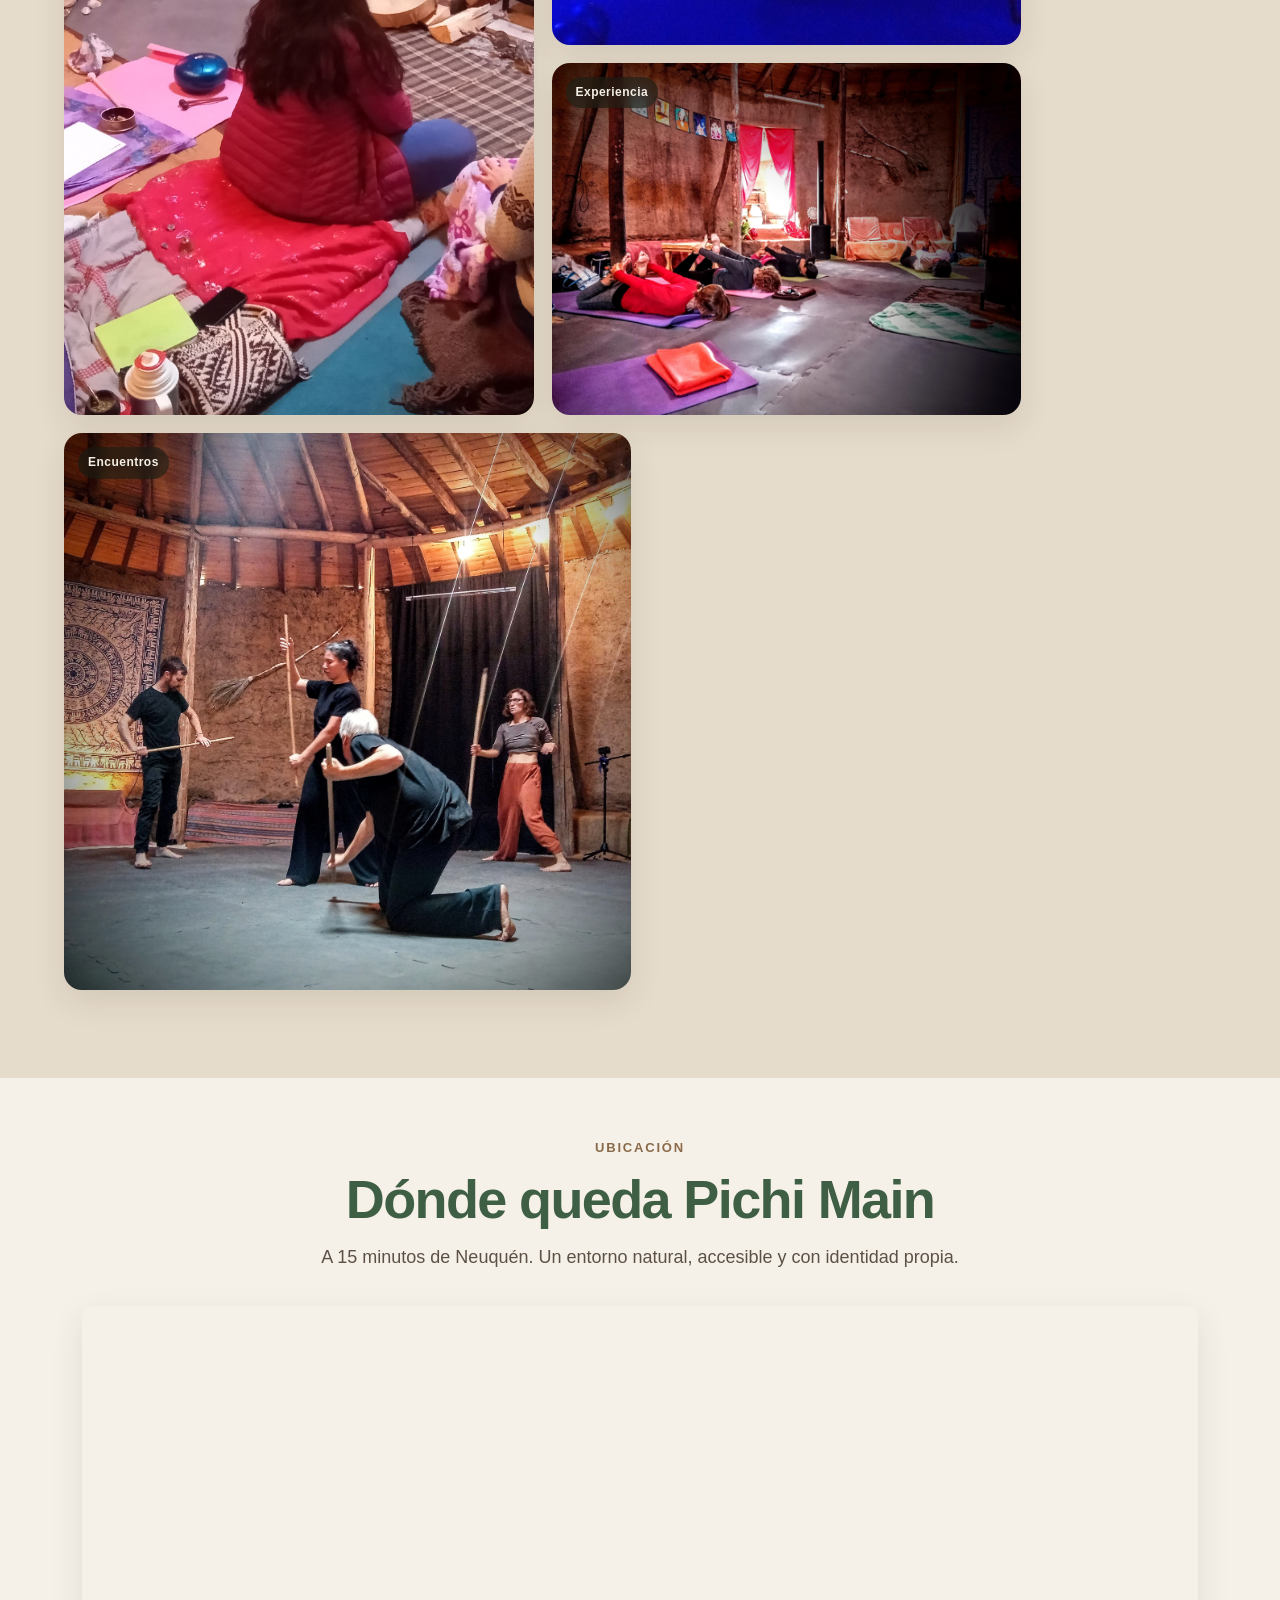
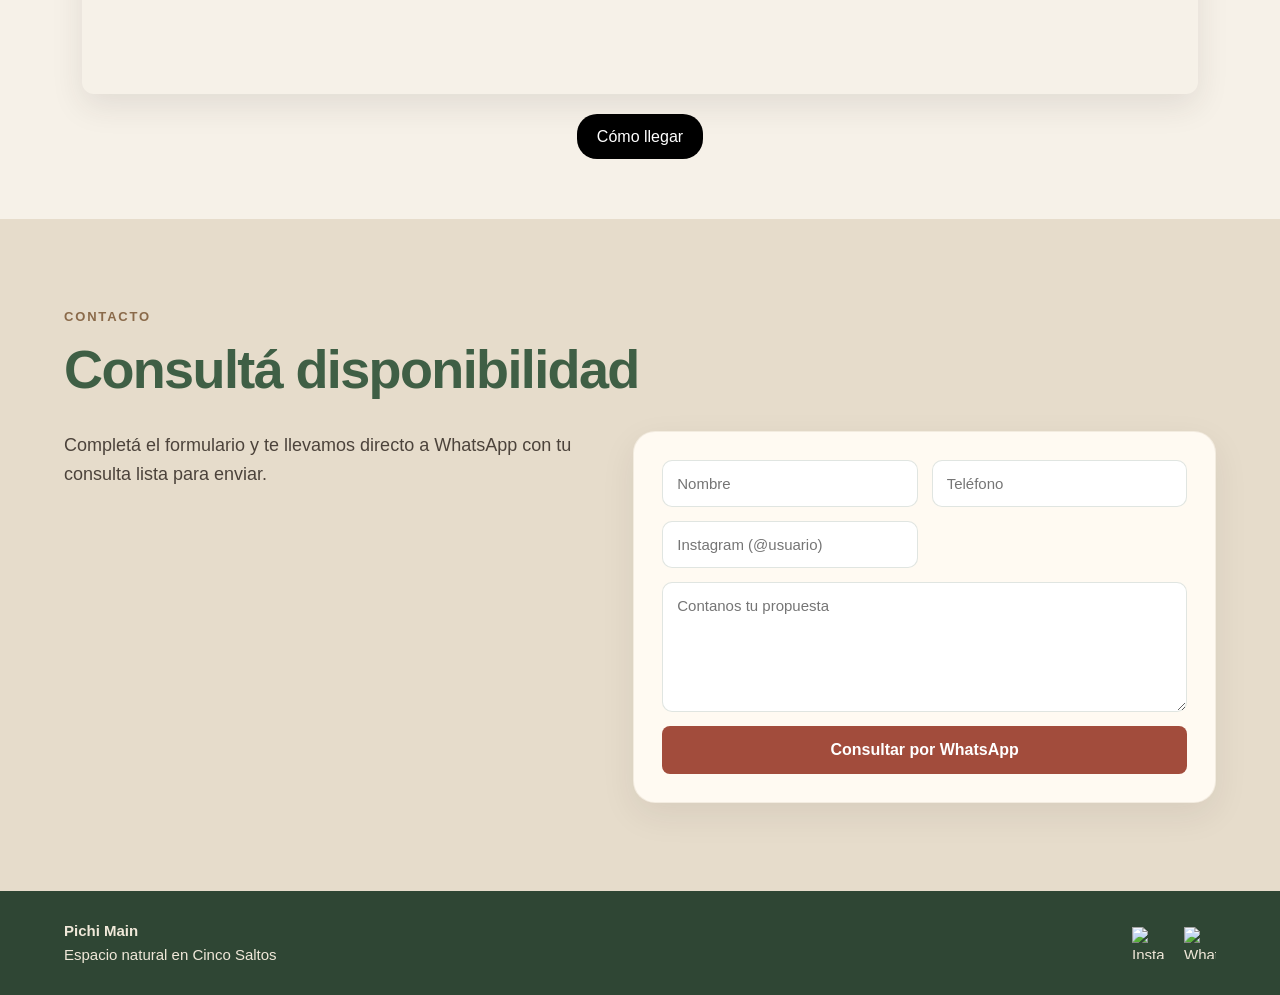
==== commit 5b78d49c: "correji error de ubicacion en navegador de celu" ====
--- a/index.html
+++ b/index.html
@@ -24,6 +24,7 @@
         <a href="#eventos">Eventos</a>
         <a href="#info">Información</a>
         <a href="#galeria">Galería</a>
+        <a href="#ubicacion">Ubicación</a>
         <a href="#contacto">Contacto</a>
       </nav>
 
@@ -45,6 +46,7 @@
         <a href="#eventos">Eventos</a>
         <a href="#info">Información</a>
         <a href="#galeria">Galería</a>
+        <a href="#ubicacion">Ubicación</a>
         <a href="#contacto">Contacto</a>
         <a href="#contacto" class="mobile-menu-cta">Consultar disponibilidad</a>
       </div>
@@ -330,7 +332,7 @@
     </div>
   </section>
 
-  <section class="section section-gallery ubicacion">
+  <section id="ubicacion" class="section section-gallery ubicacion">
     <div class="container">
       <div class="section-head">
         <p class="eyebrow">Ubicación</p>
--- a/style.css
+++ b/style.css
@@ -87,6 +87,7 @@
   font-size: 15px;
   font-weight: 600;
   color: #435545;
+  flex-wrap: wrap;
 }
 
 .menu a {
@@ -547,7 +548,7 @@
   }
 
   .mobile-menu.open {
-    max-height: 420px;
+    max-height: 460px;
   }
 
   .mobile-menu-inner {
@@ -708,6 +709,7 @@
     min-height: 240px;
   }
 }
+
 /* =========================
    CARTELERA
 ========================= */
@@ -765,8 +767,6 @@
   letter-spacing: 0.08em;
 }
 
-/* Responsive cartelera */
-
 @media (max-width: 980px) {
   .cartelera-evento {
     grid-template-columns: 1fr;
@@ -778,6 +778,7 @@
     min-height: 280px;
   }
 }
+
 /* =========================
    MEJORAS CARTELERA
 ========================= */
@@ -787,8 +788,6 @@
   font-weight: 700;
   color: #a24c3c;
 }
-
-/* Animación suave */
 
 .cartelera-evento {
   opacity: 0;
@@ -804,8 +803,6 @@
   }
 }
 
-/* Mobile: afiche primero */
-
 @media (max-width: 980px) {
   .cartelera-evento {
     display: flex;
@@ -817,6 +814,7 @@
     margin-bottom: 25px;
   }
 }
+
 /* =========================
    CARTELERA EXTRA
 ========================= */
@@ -870,12 +868,9 @@
   font-size: 14px;
   color: #6b6156;
 }
+
 /* ===============================
    COMUNIDAD PICHI MAIN
-================================= */
-
-/* ===============================
-   COMUNIDAD PICHI MAIN (Refinado)
 ================================= */
 
 .comunidad {
@@ -915,25 +910,15 @@
   background-color: #324b37;
   transform: translateY(-2px);
 }
+
 /* ===============================
-   SIGNIFICADO MAPUCHE
+   HERO
 ================================= */
 
-/* ===============================
-   SIGNIFICADO MAPUCHE
-================================= */
-
-.significado-mapuche {
-  margin-top: 6px;
-  font-size: 0.9rem;
-  font-style: italic;
-  color: rgba(255, 255, 255, 0.75);
-  letter-spacing: 0.4px;
-}
 .hero-title {
   font-size: 3rem;
   font-weight: 700;
-  margin-bottom: 30px; /* separación real hacia el h2 */
+  margin-bottom: 30px;
 }
 
 .traduccion {
@@ -941,7 +926,7 @@
   font-size: 0.9rem;
   font-style: italic;
   font-weight: 400;
-  margin-top: 6px; /* pegado al nombre */
+  margin-top: 6px;
   opacity: 0.85;
   letter-spacing: 0.5px;
 }
@@ -951,6 +936,11 @@
   font-weight: 400;
   margin-top: 0;
 }
+
+/* ===============================
+   AUDIO
+================================= */
+
 #sound-toggle {
   position: fixed;
   bottom: 20px;
@@ -970,25 +960,32 @@
   background: #fff;
   color: #000;
 }
+
+/* ===============================
+   UBICACION
+================================= */
+
 .ubicacion {
   padding: 60px 20px;
   text-align: center;
 }
 
-.ubicacion h2 {
-  font-size: 28px;
-  margin-bottom: 10px;
-}
-
-.ubicacion p {
-  margin-bottom: 20px;
-  color: #666;
+.ubicacion .section-head {
+  display: flex;
+  flex-direction: column;
+  align-items: center;
+}
+
+.ubicacion .section-title,
+.ubicacion .gallery-intro {
+  max-width: 820px;
 }
 
 .mapa {
   border-radius: 12px;
   overflow: hidden;
   margin-bottom: 20px;
+  box-shadow: 0 12px 32px rgba(47, 42, 36, 0.10);
 }
 
 .btn-mapa {
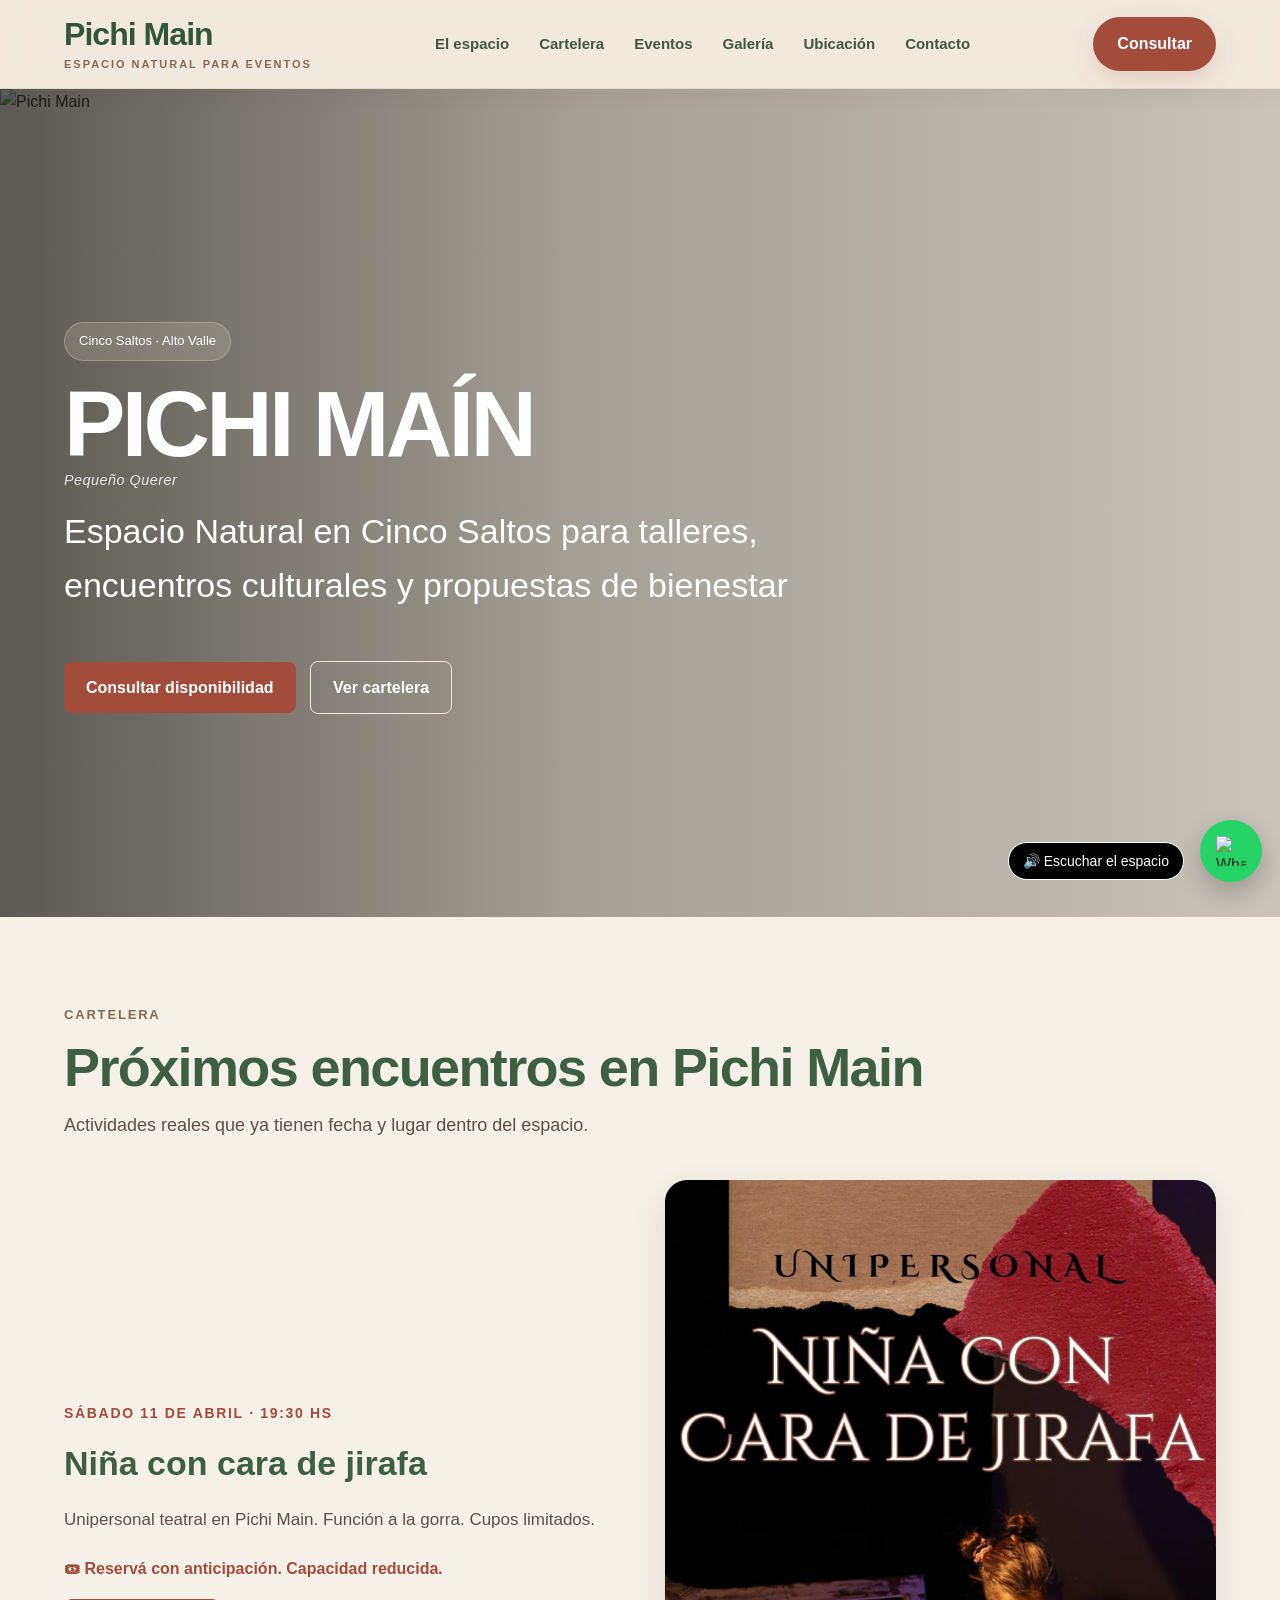
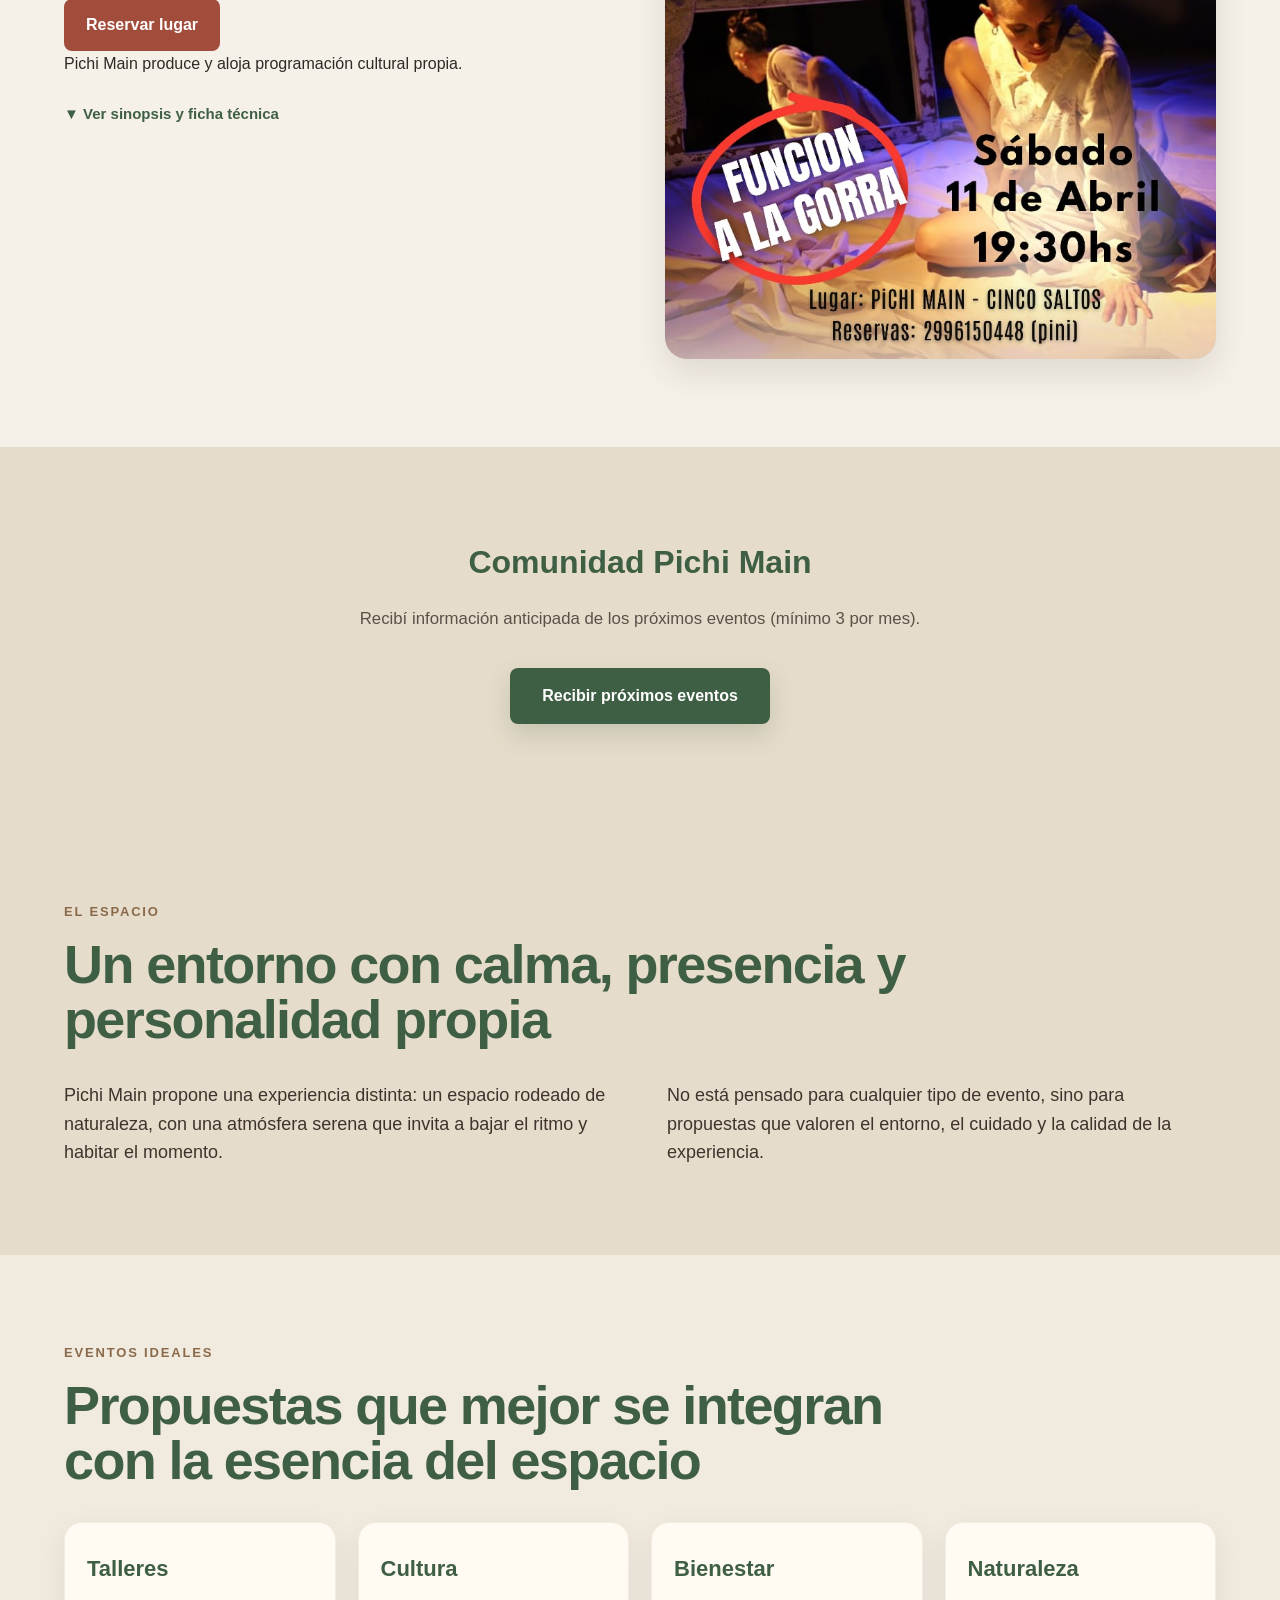
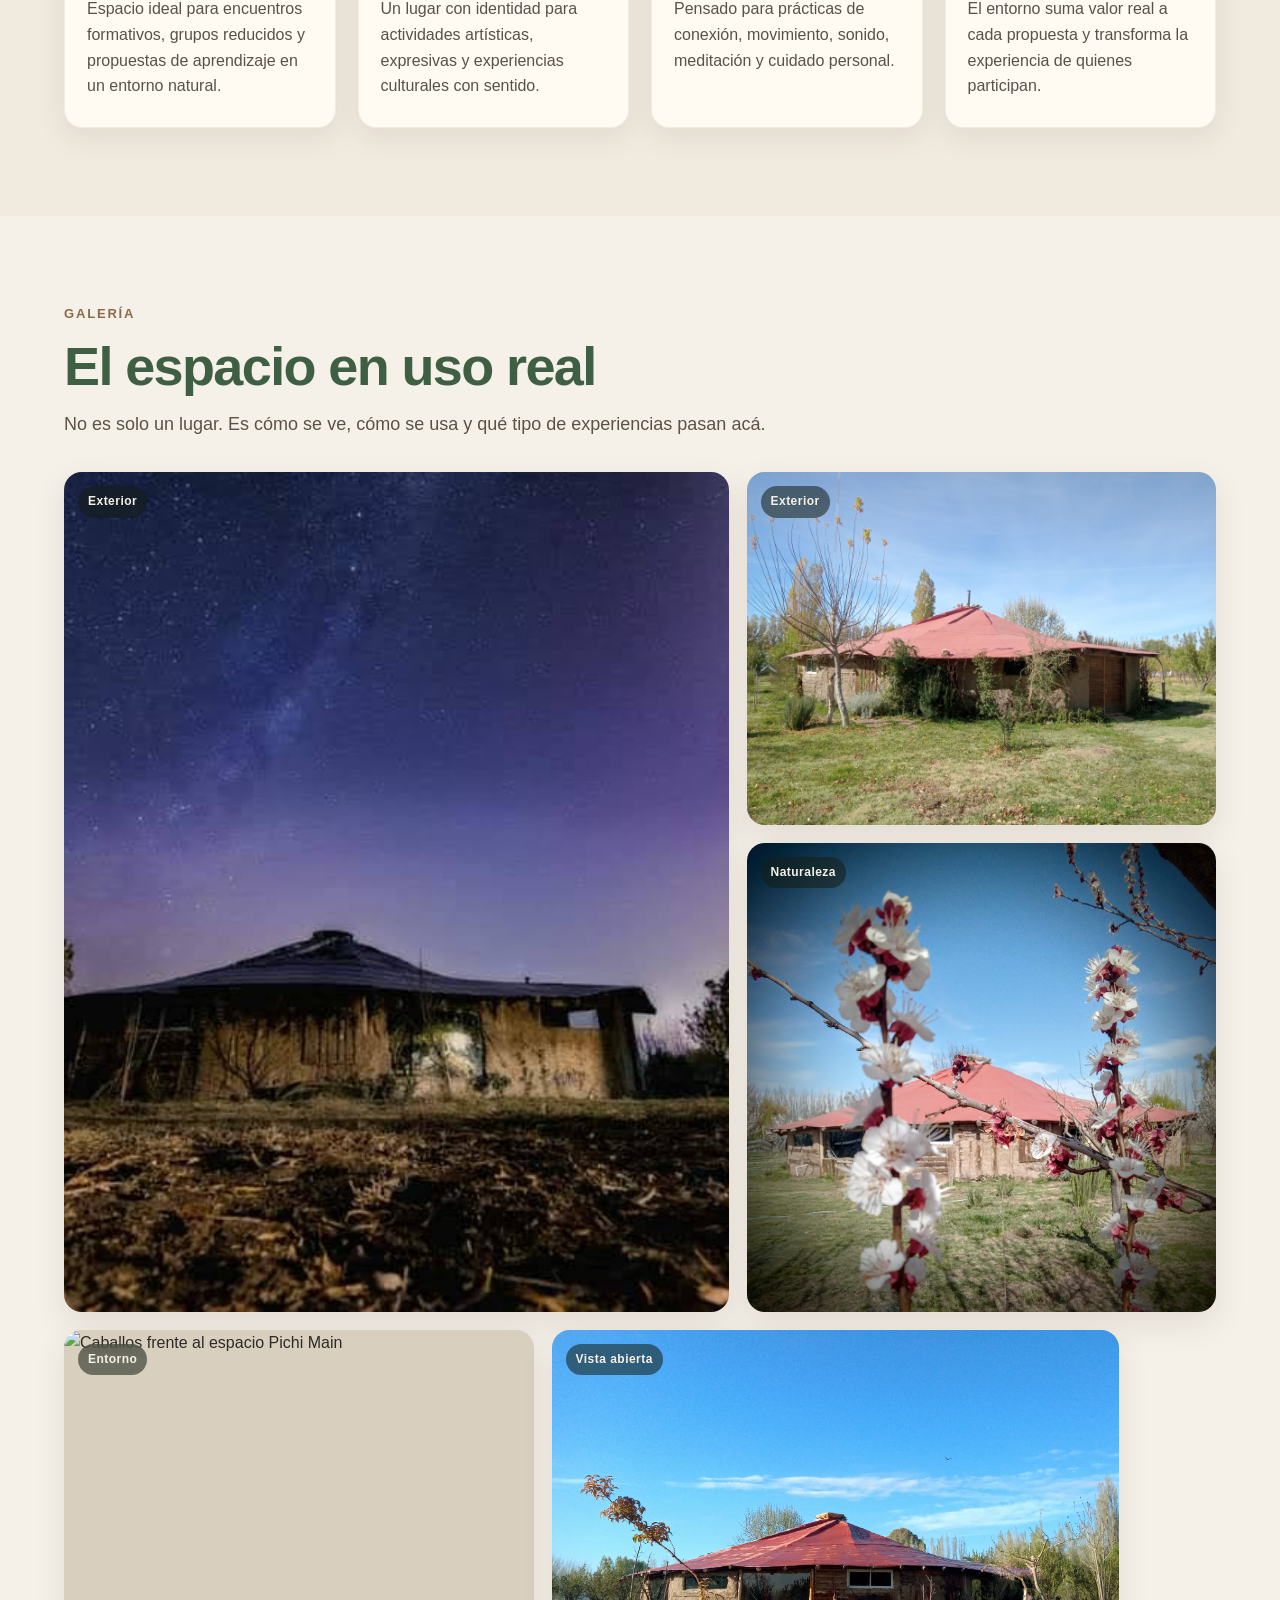
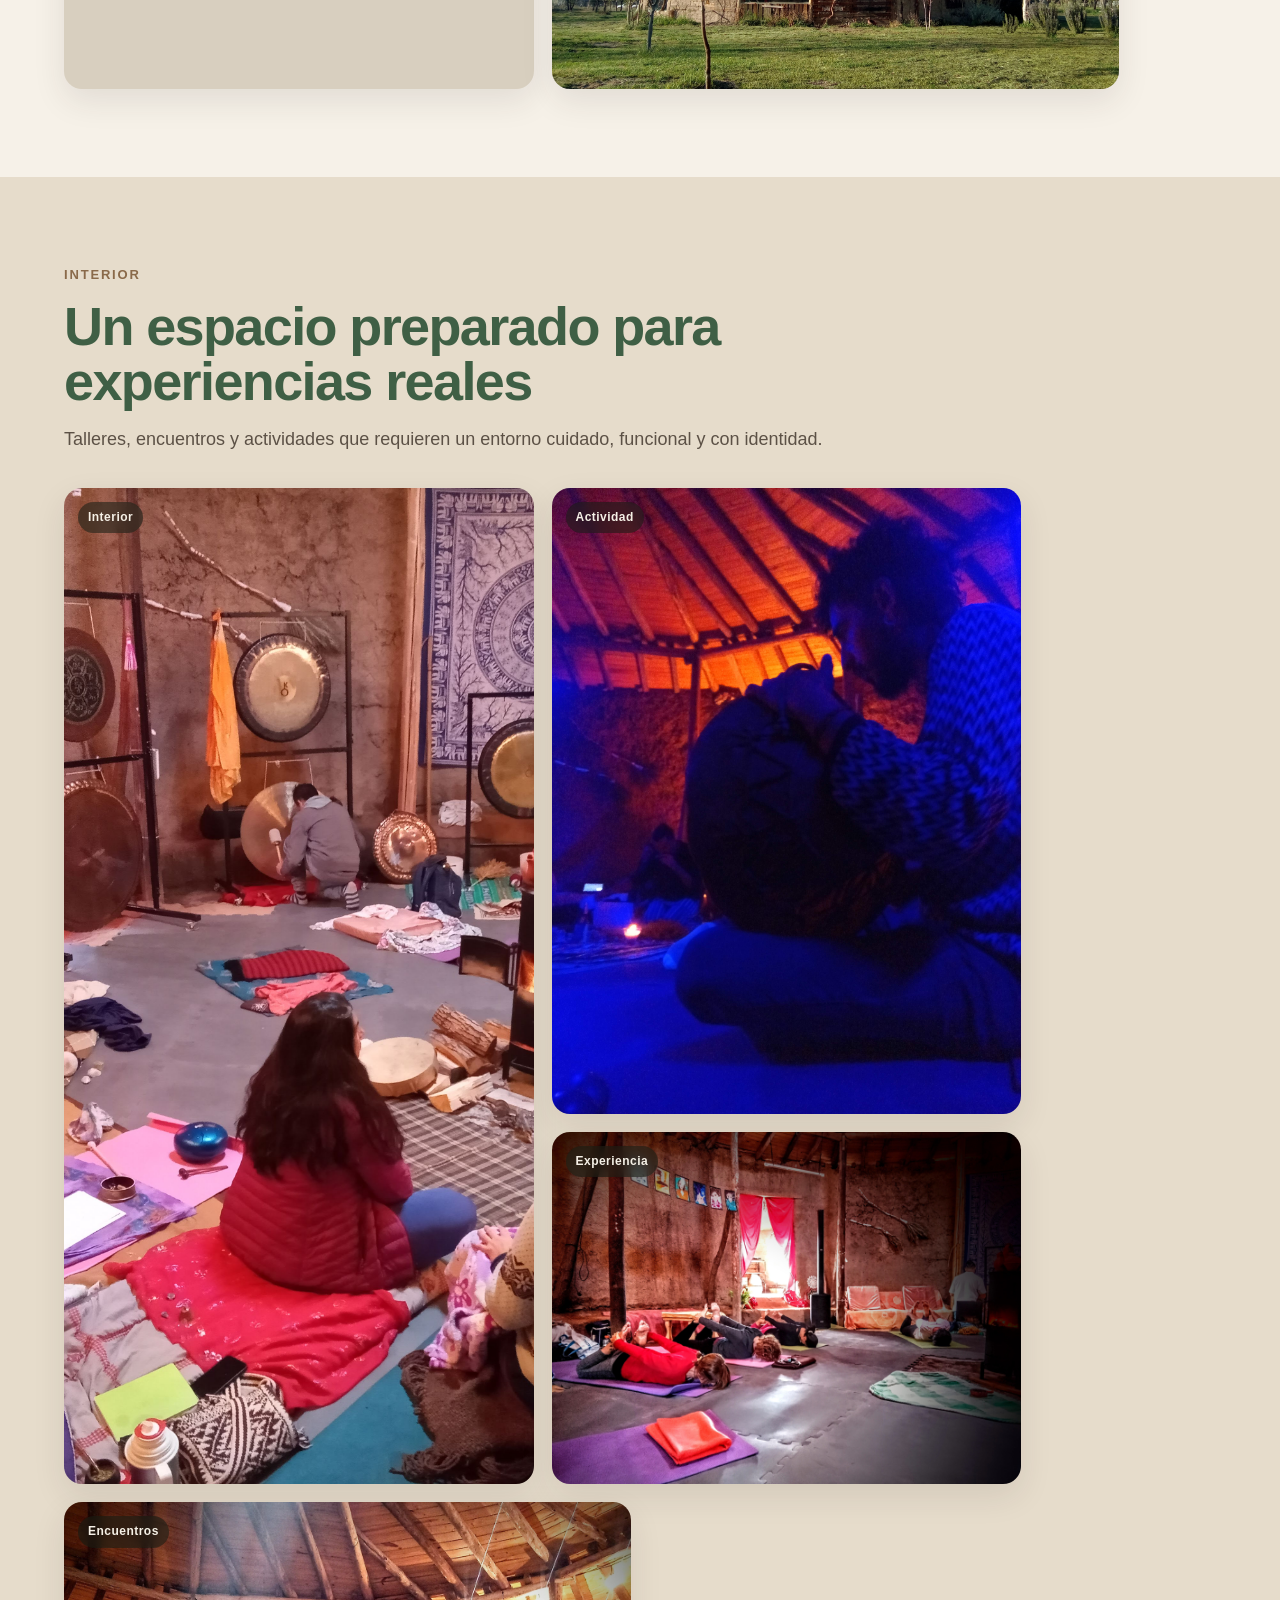
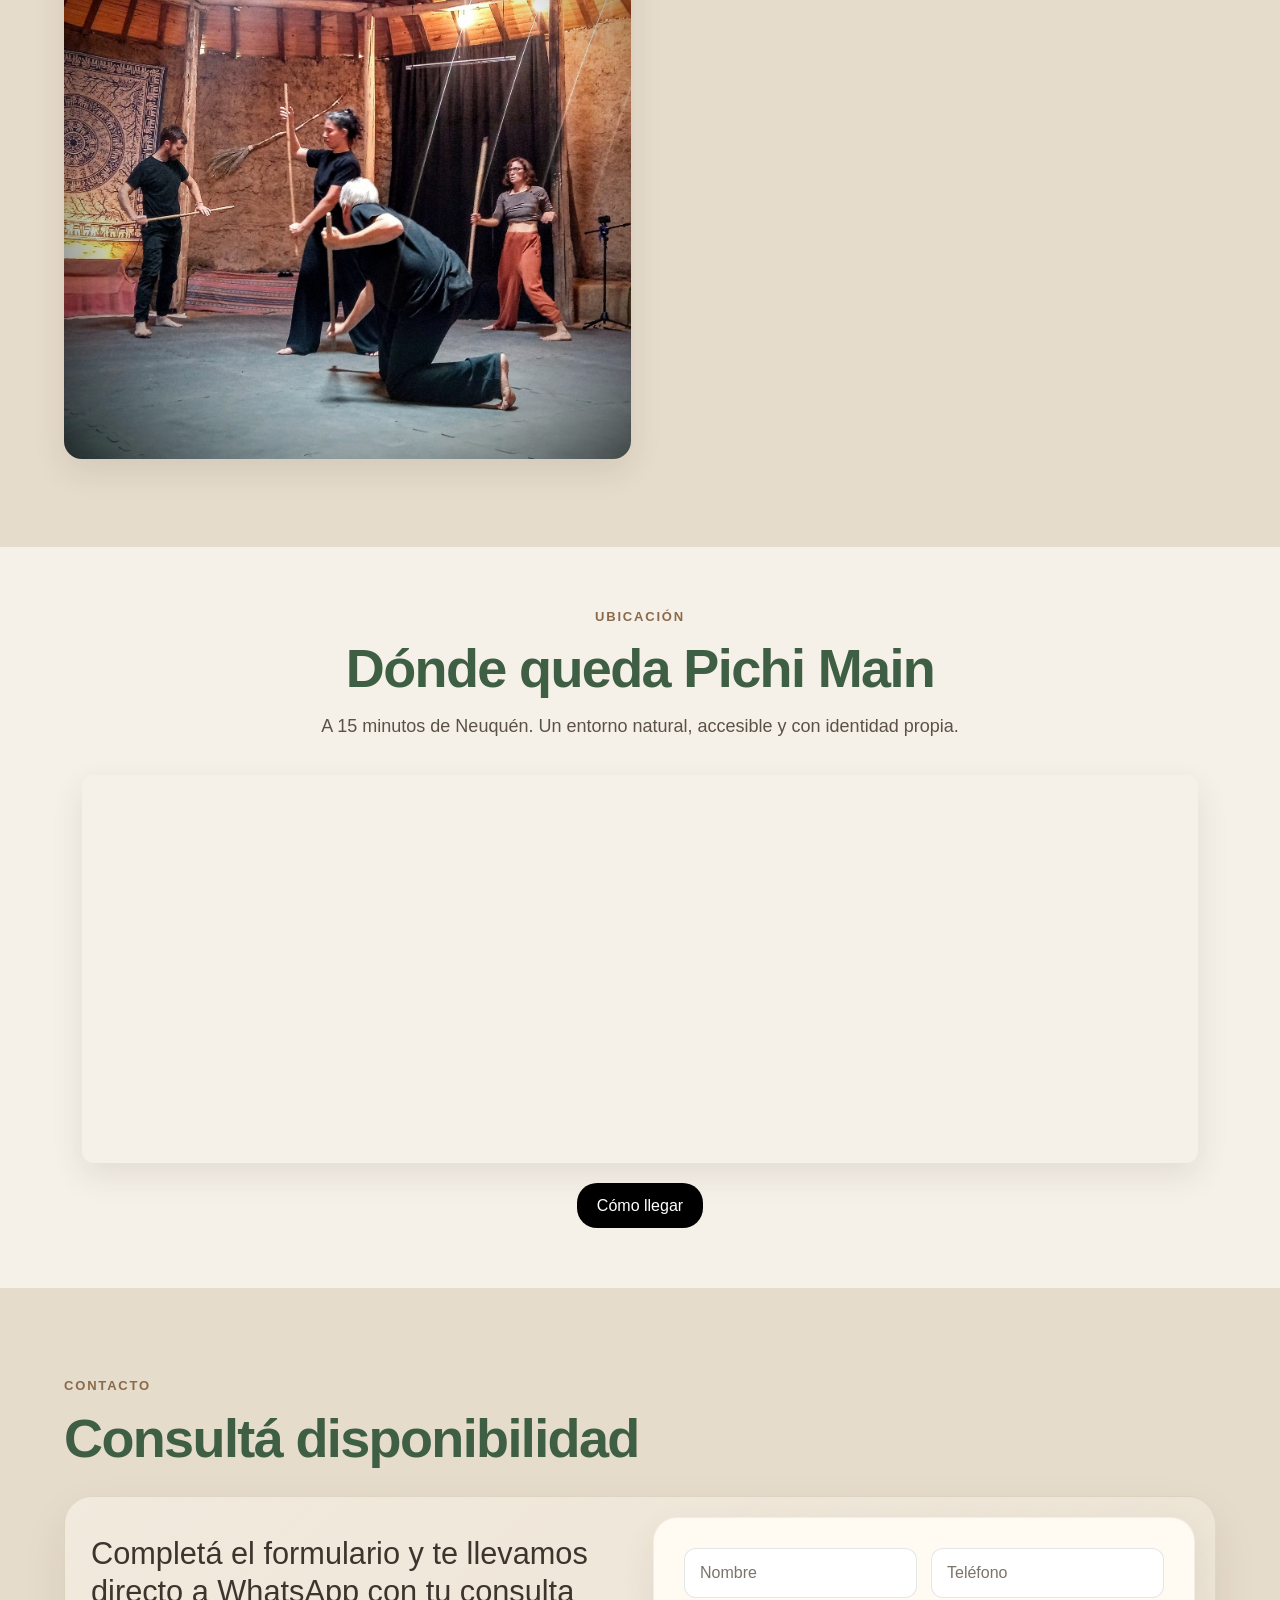
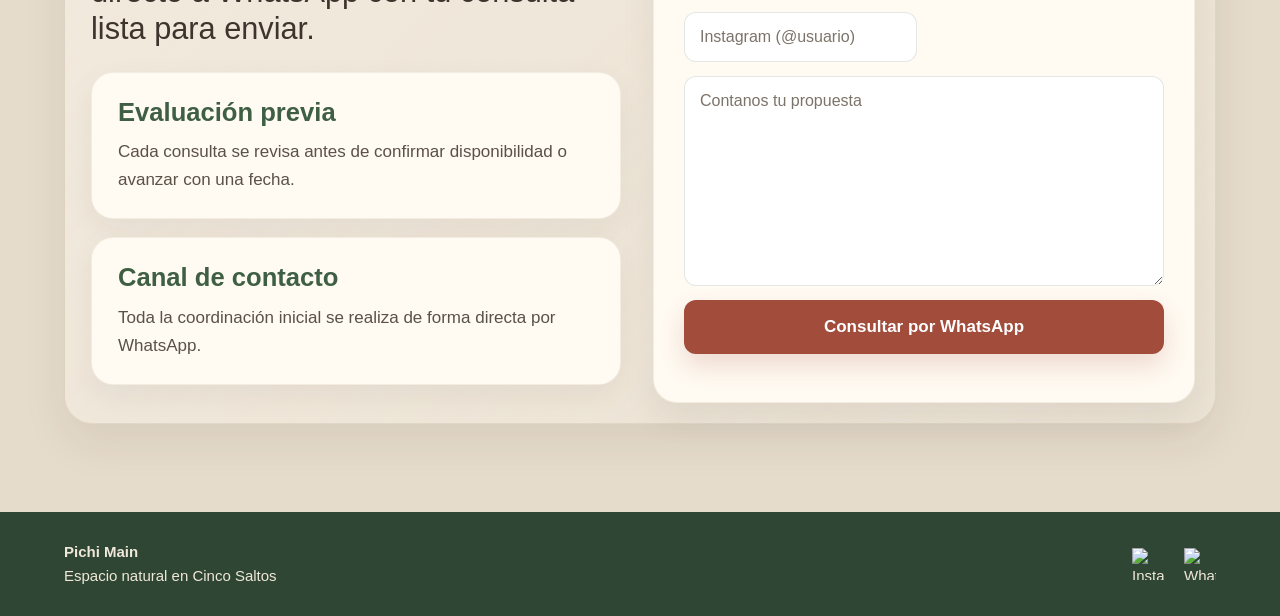
==== commit d645f176: "Sacamos la seccion de informacion" ====
--- a/index.html
+++ b/index.html
@@ -22,7 +22,6 @@
         <a href="#espacio">El espacio</a>
         <a href="#cartelera">Cartelera</a>
         <a href="#eventos">Eventos</a>
-        <a href="#info">Información</a>
         <a href="#galeria">Galería</a>
         <a href="#ubicacion">Ubicación</a>
         <a href="#contacto">Contacto</a>
@@ -44,7 +43,6 @@
         <a href="#espacio">El espacio</a>
         <a href="#cartelera">Cartelera</a>
         <a href="#eventos">Eventos</a>
-        <a href="#info">Información</a>
         <a href="#galeria">Galería</a>
         <a href="#ubicacion">Ubicación</a>
         <a href="#contacto">Contacto</a>
@@ -228,37 +226,6 @@
     </div>
   </section>
 
-  <section id="info" class="section section-light">
-    <div class="container">
-      <div class="section-head">
-        <p class="eyebrow">Información clave</p>
-        <h2 class="section-title">Aspectos clave del espacio</h2>
-      </div>
-
-      <div class="cards">
-        <div class="card">
-          <h3>Ubicación</h3>
-          <p>El espacio se encuentra en Cinco Saltos, en el Alto Valle.</p>
-        </div>
-
-        <div class="card">
-          <h3>Tipo de propuestas</h3>
-          <p>Se priorizan talleres, encuentros culturales, experiencias de bienestar y actividades afines al perfil del lugar.</p>
-        </div>
-
-        <div class="card">
-          <h3>Evaluación previa</h3>
-          <p>Cada consulta se revisa antes de confirmar disponibilidad o avanzar con una fecha.</p>
-        </div>
-
-        <div class="card">
-          <h3>Canal de contacto</h3>
-          <p>Toda la coordinación inicial se realiza de forma directa por WhatsApp.</p>
-        </div>
-      </div>
-    </div>
-  </section>
-
   <section id="galeria" class="section section-gallery">
     <div class="container">
       <div class="section-head">
@@ -360,27 +327,47 @@
     </div>
   </section>
 
-  <section id="contacto" class="section section-light">
-    <div class="container">
-      <div class="section-head">
+  <section id="contacto" class="section section-light contacto-section">
+    <div class="container">
+      <div class="section-head contacto-head">
         <p class="eyebrow">Contacto</p>
         <h2 class="section-title">Consultá disponibilidad</h2>
       </div>
 
-      <div class="form-section">
-        <div class="form-text">
-          <p>
-            Completá el formulario y te llevamos directo a WhatsApp con tu consulta lista para enviar.
-          </p>
-        </div>
-
-        <form id="form" class="contact-form">
-          <input type="text" id="nombre" placeholder="Nombre" required>
-          <input type="text" id="telefono" placeholder="Teléfono" required>
-          <input type="text" id="instagram" placeholder="Instagram (@usuario)" required>
-          <textarea id="mensaje" placeholder="Contanos tu propuesta" required></textarea>
-          <button type="submit" class="btn btn-form">Consultar por WhatsApp</button>
-        </form>
+      <div class="contacto-shell">
+        <div class="contacto-layout">
+          <div class="contacto-left">
+            <p class="contacto-intro">
+              Completá el formulario y te llevamos directo a WhatsApp con tu consulta lista para enviar.
+            </p>
+
+            <div class="contacto-info-stack">
+              <div class="contacto-card">
+                <h3>Evaluación previa</h3>
+                <p>
+                  Cada consulta se revisa antes de confirmar disponibilidad o avanzar con una fecha.
+                </p>
+              </div>
+
+              <div class="contacto-card">
+                <h3>Canal de contacto</h3>
+                <p>
+                  Toda la coordinación inicial se realiza de forma directa por WhatsApp.
+                </p>
+              </div>
+            </div>
+          </div>
+
+          <div class="contacto-right">
+            <form id="form" class="contact-form contacto-form">
+              <input type="text" id="nombre" placeholder="Nombre" required>
+              <input type="text" id="telefono" placeholder="Teléfono" required>
+              <input type="text" id="instagram" placeholder="Instagram (@usuario)" required>
+              <textarea id="mensaje" placeholder="Contanos tu propuesta" required></textarea>
+              <button type="submit" class="btn btn-form">Consultar por WhatsApp</button>
+            </form>
+          </div>
+        </div>
       </div>
     </div>
   </section>
--- a/style.css
+++ b/style.css
@@ -548,7 +548,8 @@
   }
 
   .mobile-menu.open {
-    max-height: 460px;
+    max-height: 100vh;
+    overflow-y: auto;
   }
 
   .mobile-menu-inner {
@@ -944,7 +945,7 @@
 #sound-toggle {
   position: fixed;
   bottom: 20px;
-  right: 20px;
+  right: 96px;
   background: #000;
   color: #fff;
   border: 1px solid #fff;
@@ -995,4 +996,221 @@
   color: white;
   text-decoration: none;
   border-radius: 20px;
+}
+
+/* ===============================
+   CONTACTO PREMIUM 50/50
+================================= */
+
+.contacto-section {
+  background: #e6dccb;
+}
+
+.contacto-head {
+  margin-bottom: 30px;
+}
+
+.contacto-shell {
+  background: linear-gradient(135deg, rgba(255, 250, 242, 0.46) 0%, rgba(255, 250, 242, 0.22) 100%);
+  border: 1px solid rgba(138, 106, 74, 0.14);
+  border-radius: 28px;
+  padding: 20px;
+  box-shadow: 0 18px 45px rgba(47, 42, 36, 0.08);
+}
+
+.contacto-layout {
+  display: grid;
+  grid-template-columns: minmax(0, 1fr) minmax(0, 1fr);
+  gap: 26px;
+  align-items: stretch;
+}
+
+.contacto-left,
+.contacto-right {
+  min-width: 0;
+}
+
+.contacto-left {
+  background: transparent;
+  border-radius: 22px;
+  padding: 18px 6px 18px 6px;
+  display: flex;
+  flex-direction: column;
+  justify-content: space-between;
+  gap: 24px;
+}
+
+.contacto-intro {
+  font-size: clamp(22px, 2.4vw, 32px);
+  line-height: 1.22;
+  color: #3f342d;
+  max-width: 520px;
+  font-weight: 400;
+}
+
+.contacto-info-stack {
+  display: grid;
+  grid-template-columns: 1fr;
+  gap: 18px;
+  margin-top: auto;
+}
+
+.contacto-card {
+  background: #fffaf2;
+  border-radius: 22px;
+  padding: 26px 26px 24px;
+  border: 1px solid rgba(138, 106, 74, 0.10);
+  box-shadow: 0 10px 30px rgba(47, 42, 36, 0.06);
+}
+
+.contacto-card h3 {
+  font-size: clamp(23px, 2vw, 30px);
+  line-height: 1.08;
+  color: #3f5f45;
+  margin-bottom: 12px;
+}
+
+.contacto-card p {
+  font-size: 17px;
+  line-height: 1.65;
+  color: #5a5149;
+  max-width: 520px;
+}
+
+.contacto-right {
+  display: flex;
+}
+
+.contacto-form {
+  width: 100%;
+  height: 100%;
+  background: #fffaf2;
+  border-radius: 24px;
+  padding: 30px;
+  box-shadow: 0 14px 34px rgba(47, 42, 36, 0.08);
+  border: 1px solid rgba(138, 106, 74, 0.10);
+  display: grid;
+  grid-template-columns: 1fr 1fr;
+  gap: 14px;
+  align-content: start;
+}
+
+.contacto-form input,
+.contacto-form textarea {
+  border-radius: 12px;
+  border: 1px solid rgba(63, 95, 69, 0.14);
+  background: #ffffff;
+  color: #2f2a24;
+  padding: 15px 15px;
+  font-size: 16px;
+  transition: border-color 0.2s ease, box-shadow 0.2s ease;
+}
+
+.contacto-form input::placeholder,
+.contacto-form textarea::placeholder {
+  color: #7c7369;
+}
+
+.contacto-form input:focus,
+.contacto-form textarea:focus {
+  border-color: #a24c3c;
+  box-shadow: 0 0 0 4px rgba(162, 76, 60, 0.08);
+}
+
+.contacto-form textarea {
+  grid-column: 1 / -1;
+  min-height: 210px;
+  resize: vertical;
+}
+
+.contacto-form .btn-form {
+  grid-column: 1 / -1;
+  width: 100%;
+  border: none;
+  border-radius: 12px;
+  padding: 17px 20px;
+  font-size: 17px;
+  font-weight: 700;
+  box-shadow: 0 12px 24px rgba(162, 76, 60, 0.18);
+}
+
+@media (max-width: 980px) {
+  .contacto-shell {
+    padding: 16px;
+  }
+
+  .contacto-layout {
+    grid-template-columns: 1fr;
+    gap: 20px;
+  }
+
+  .contacto-left {
+    padding: 8px 4px;
+  }
+
+  .contacto-intro {
+    max-width: 100%;
+  }
+}
+
+@media (max-width: 680px) {
+  #sound-toggle {
+    right: 14px;
+    bottom: 84px;
+    font-size: 13px;
+    padding: 9px 12px;
+  }
+
+  .contacto-head {
+    margin-bottom: 24px;
+  }
+
+  .contacto-shell {
+    padding: 12px;
+    border-radius: 22px;
+  }
+
+  .contacto-layout {
+    gap: 16px;
+  }
+
+  .contacto-left {
+    gap: 18px;
+    padding: 4px 2px;
+  }
+
+  .contacto-intro {
+    font-size: 18px;
+    line-height: 1.45;
+  }
+
+  .contacto-card {
+    border-radius: 18px;
+    padding: 20px 18px;
+  }
+
+  .contacto-card h3 {
+    font-size: 22px;
+    margin-bottom: 8px;
+  }
+
+  .contacto-card p {
+    font-size: 15px;
+    line-height: 1.55;
+  }
+
+  .contacto-form {
+    grid-template-columns: 1fr;
+    padding: 20px;
+    border-radius: 20px;
+  }
+
+  .contacto-form textarea {
+    min-height: 150px;
+  }
+
+  .contacto-form .btn-form {
+    font-size: 16px;
+    padding: 15px 18px;
+  }
 }
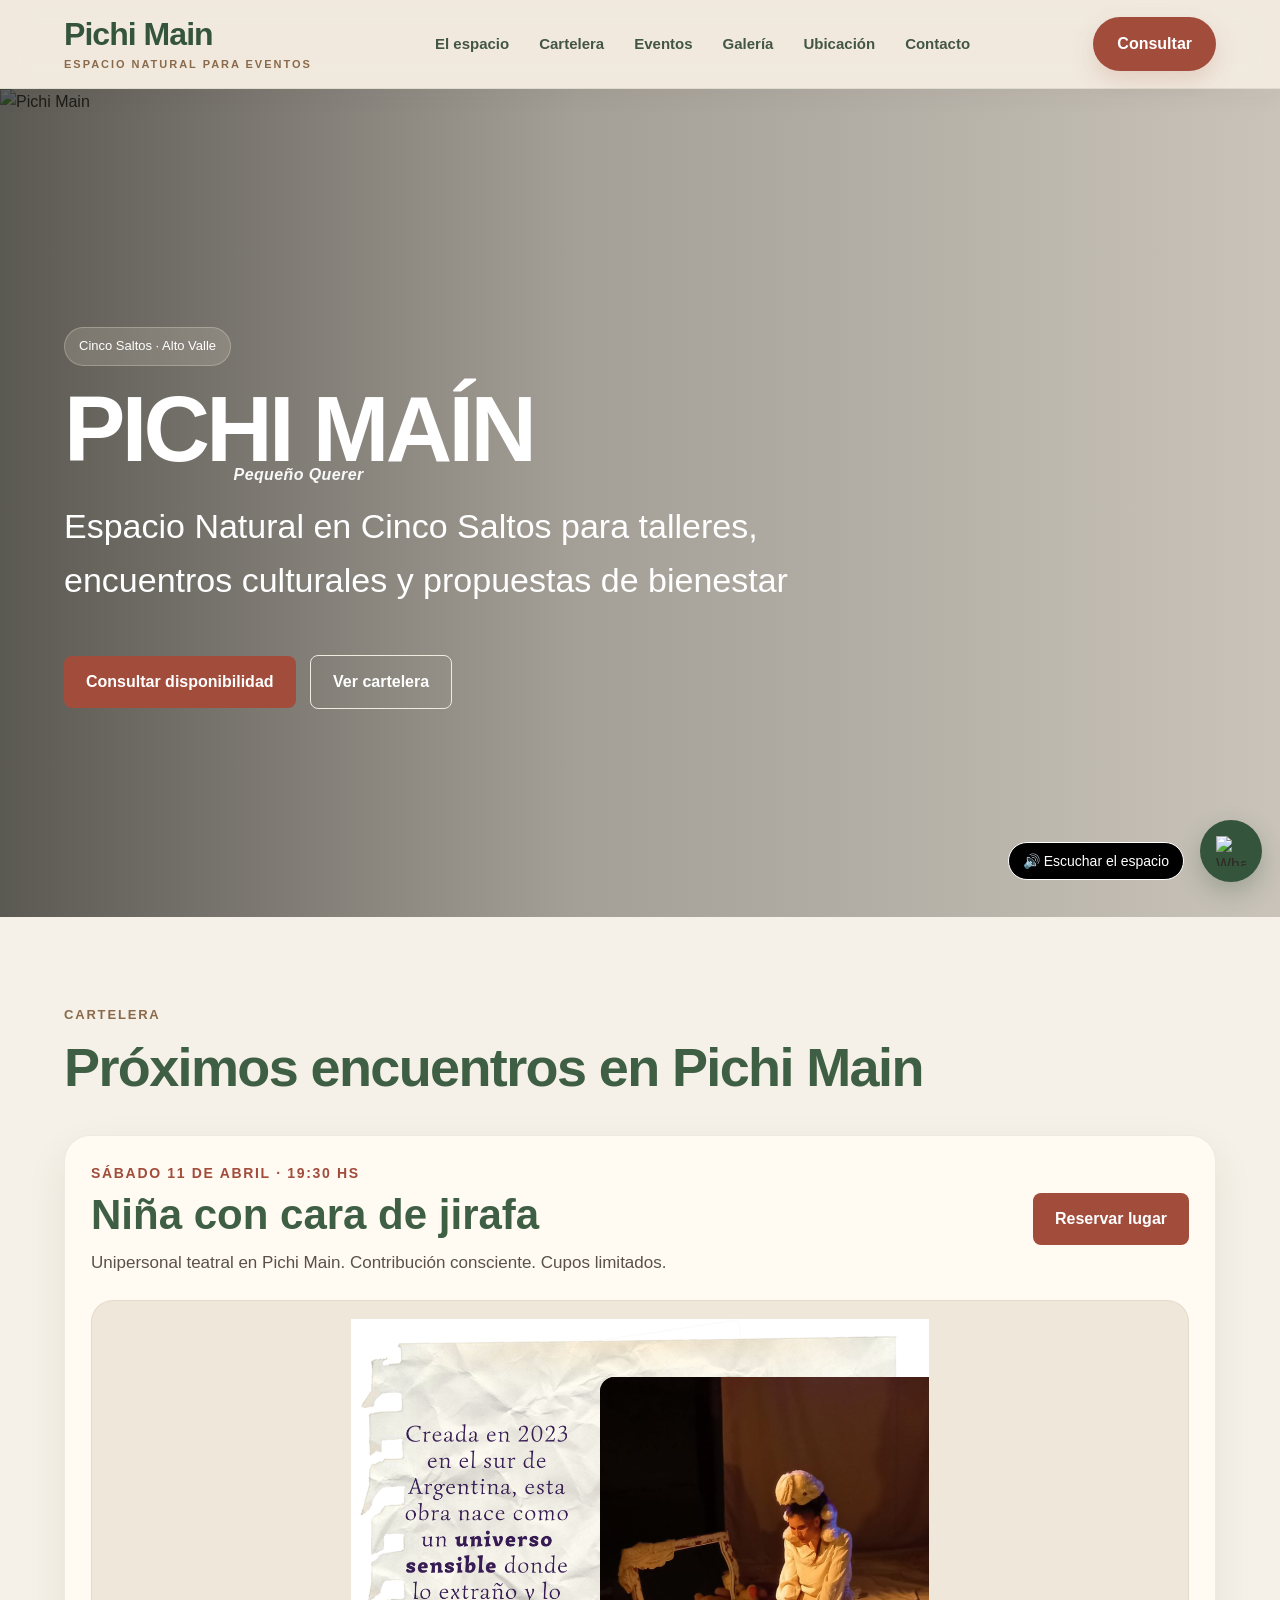
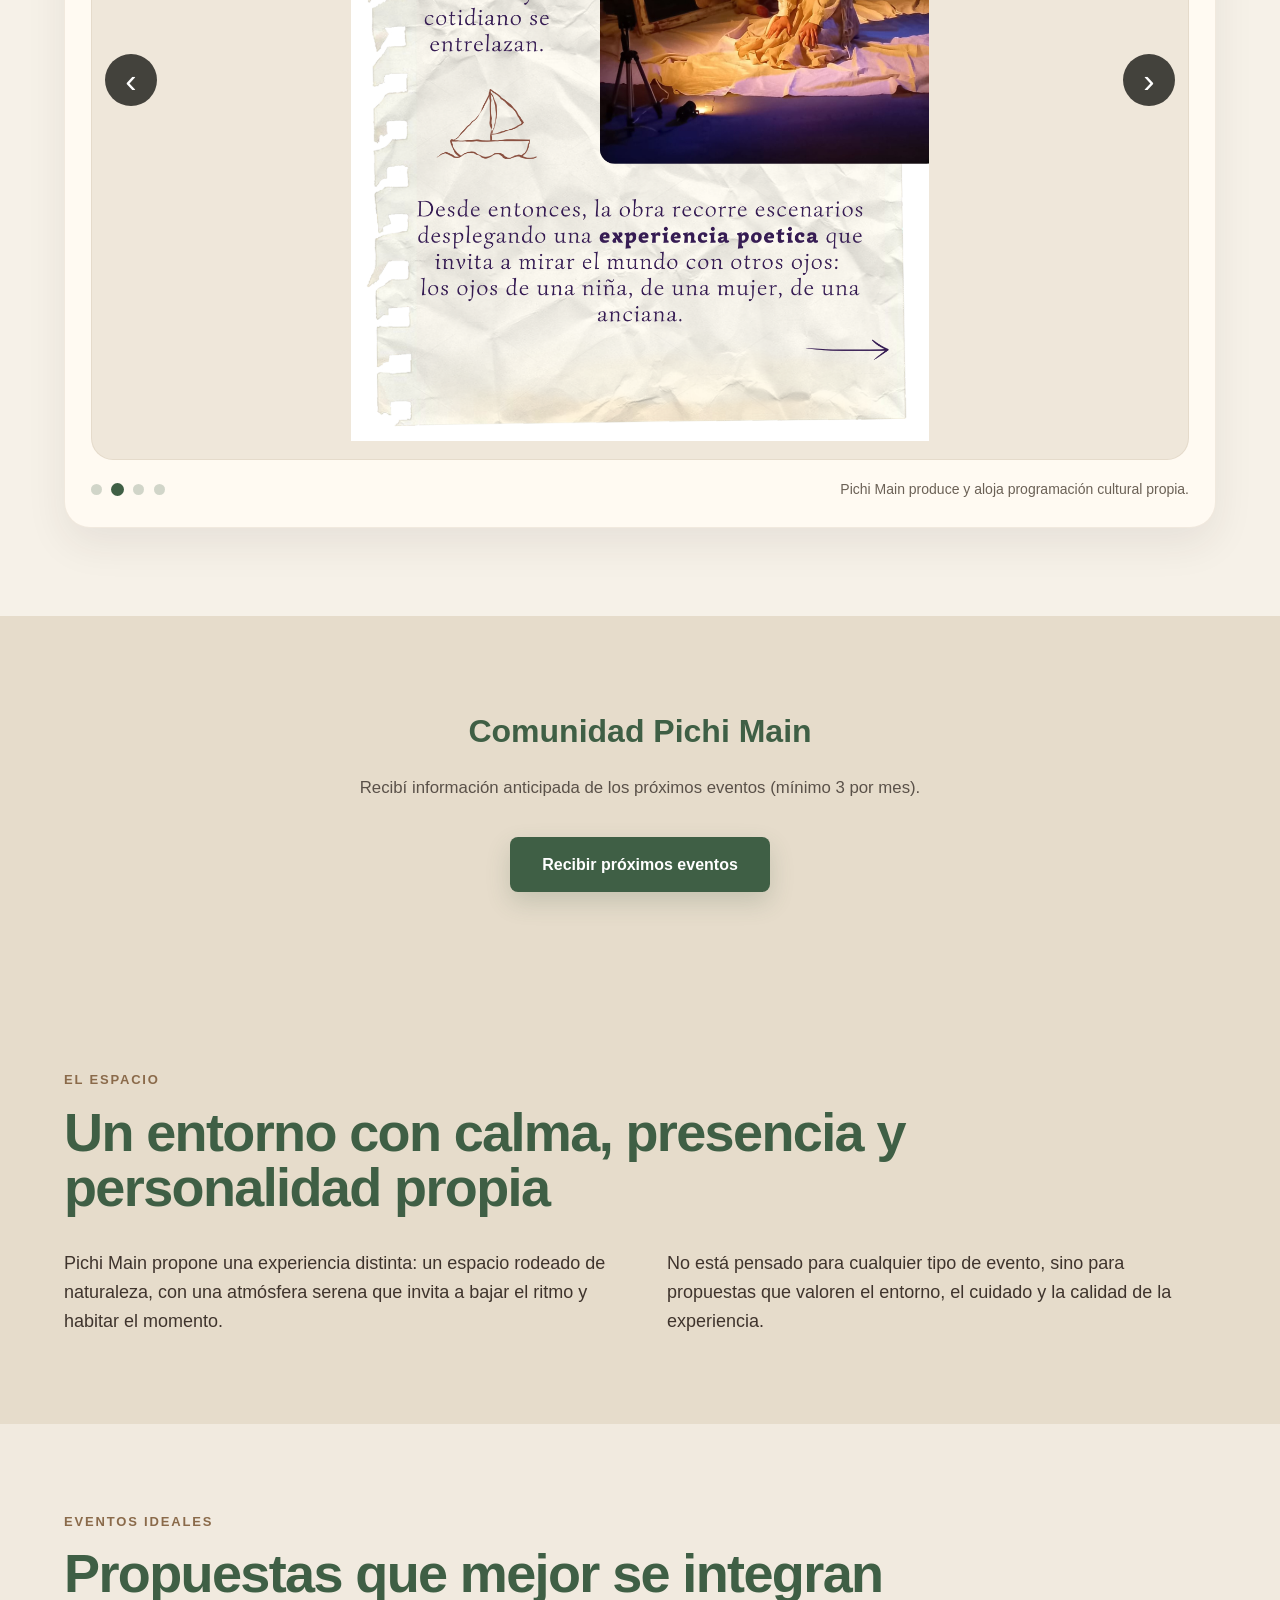
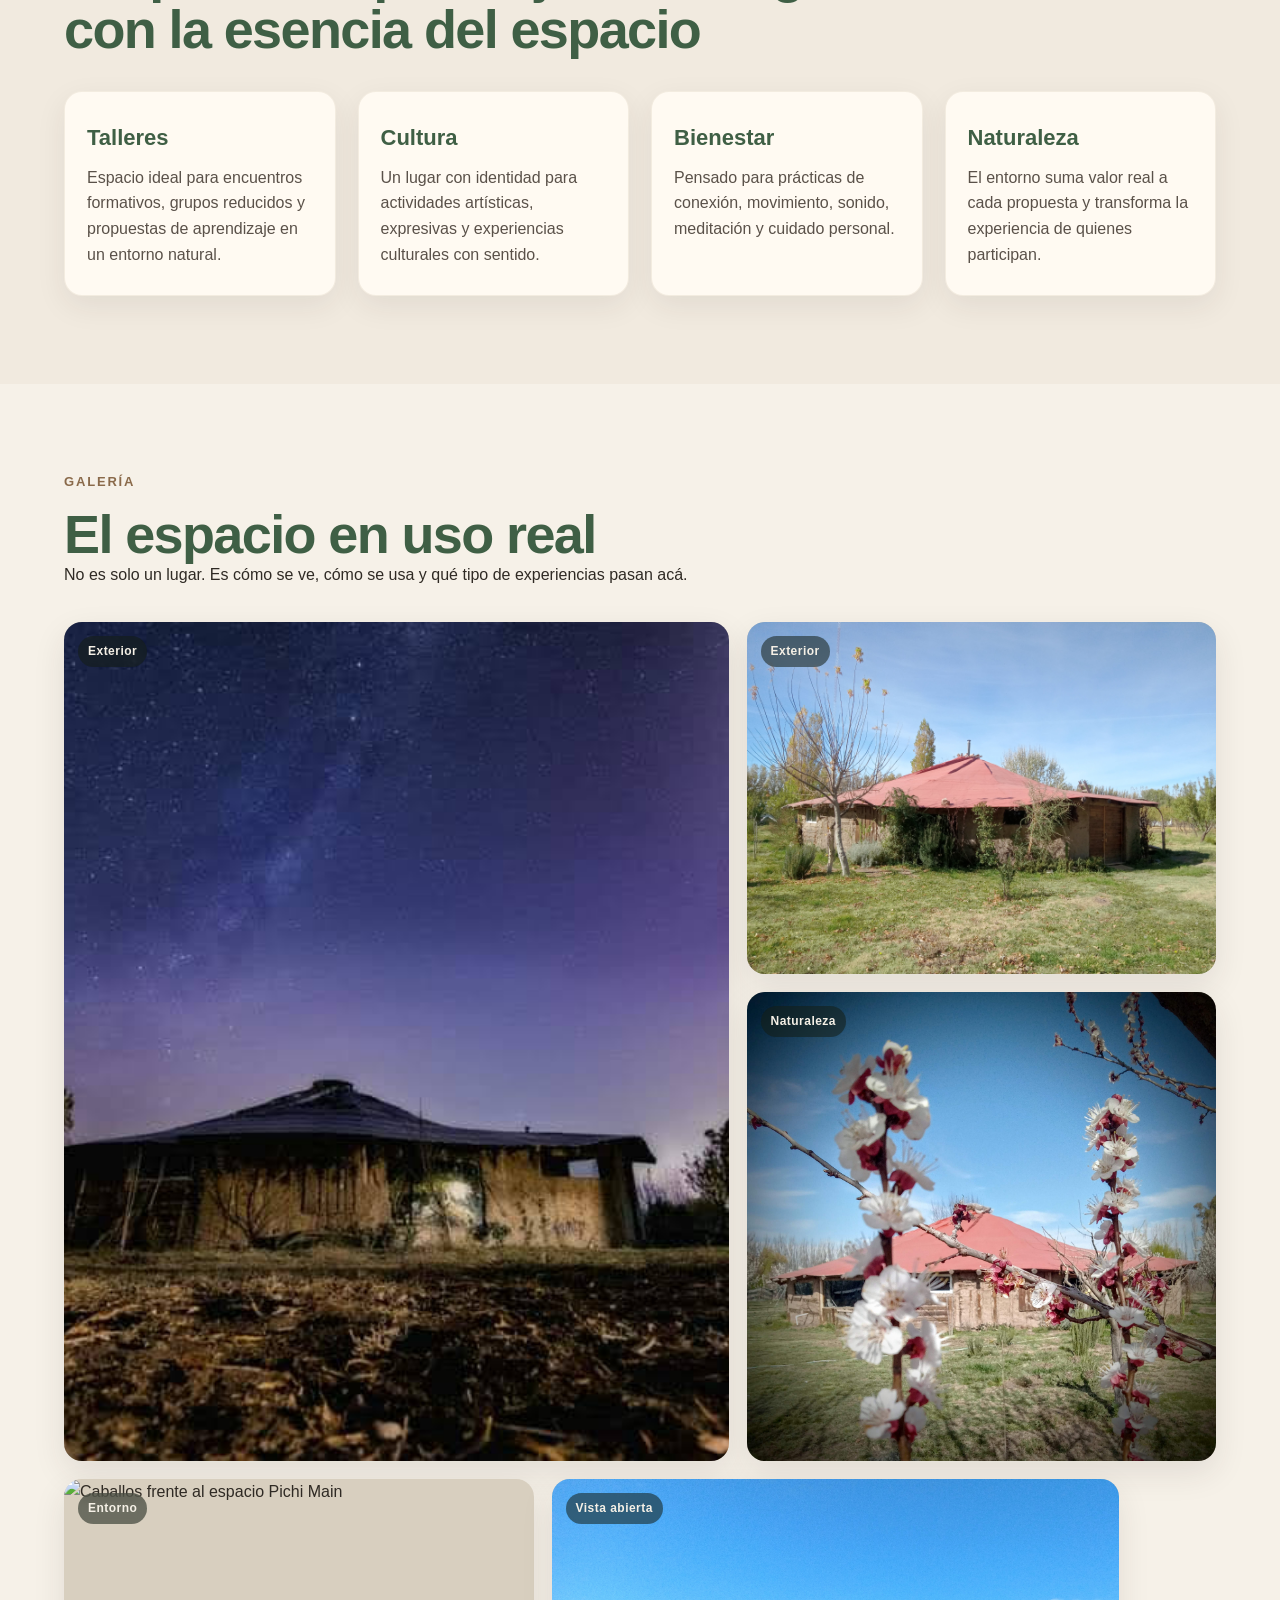
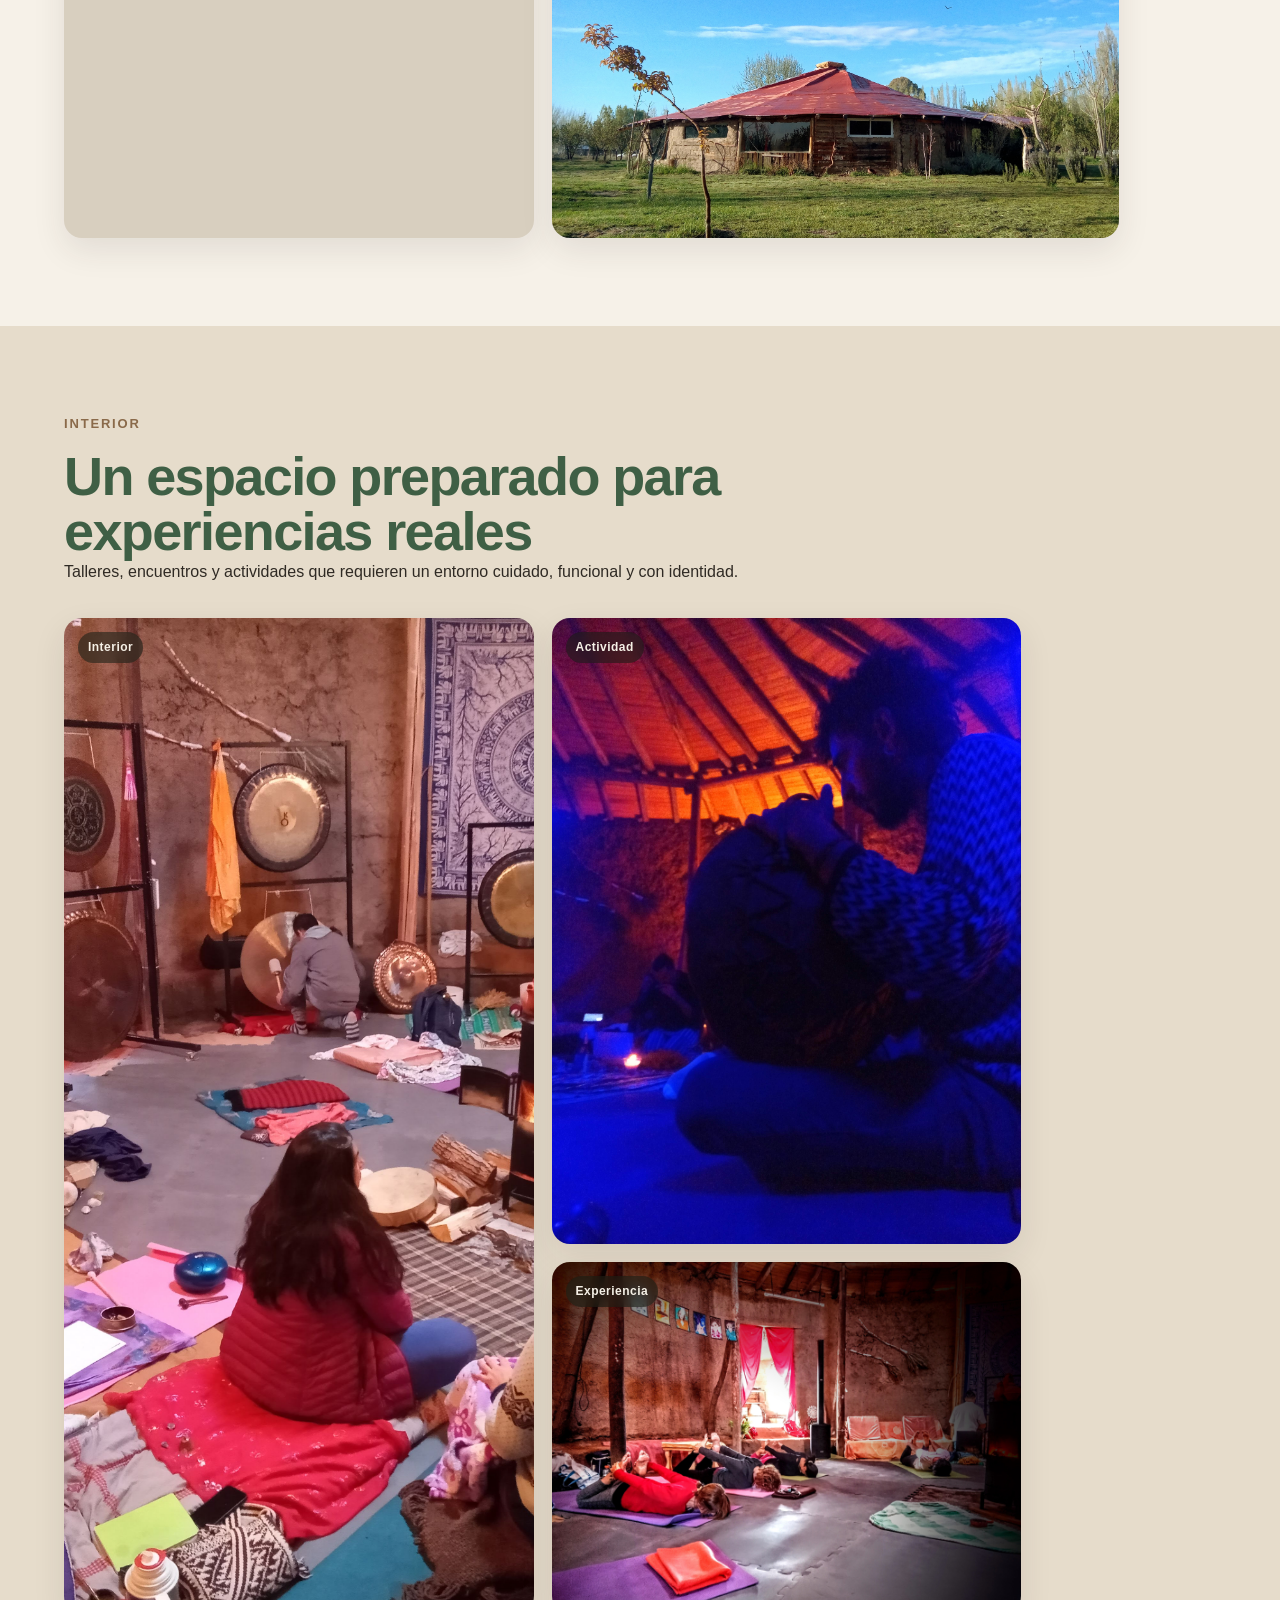
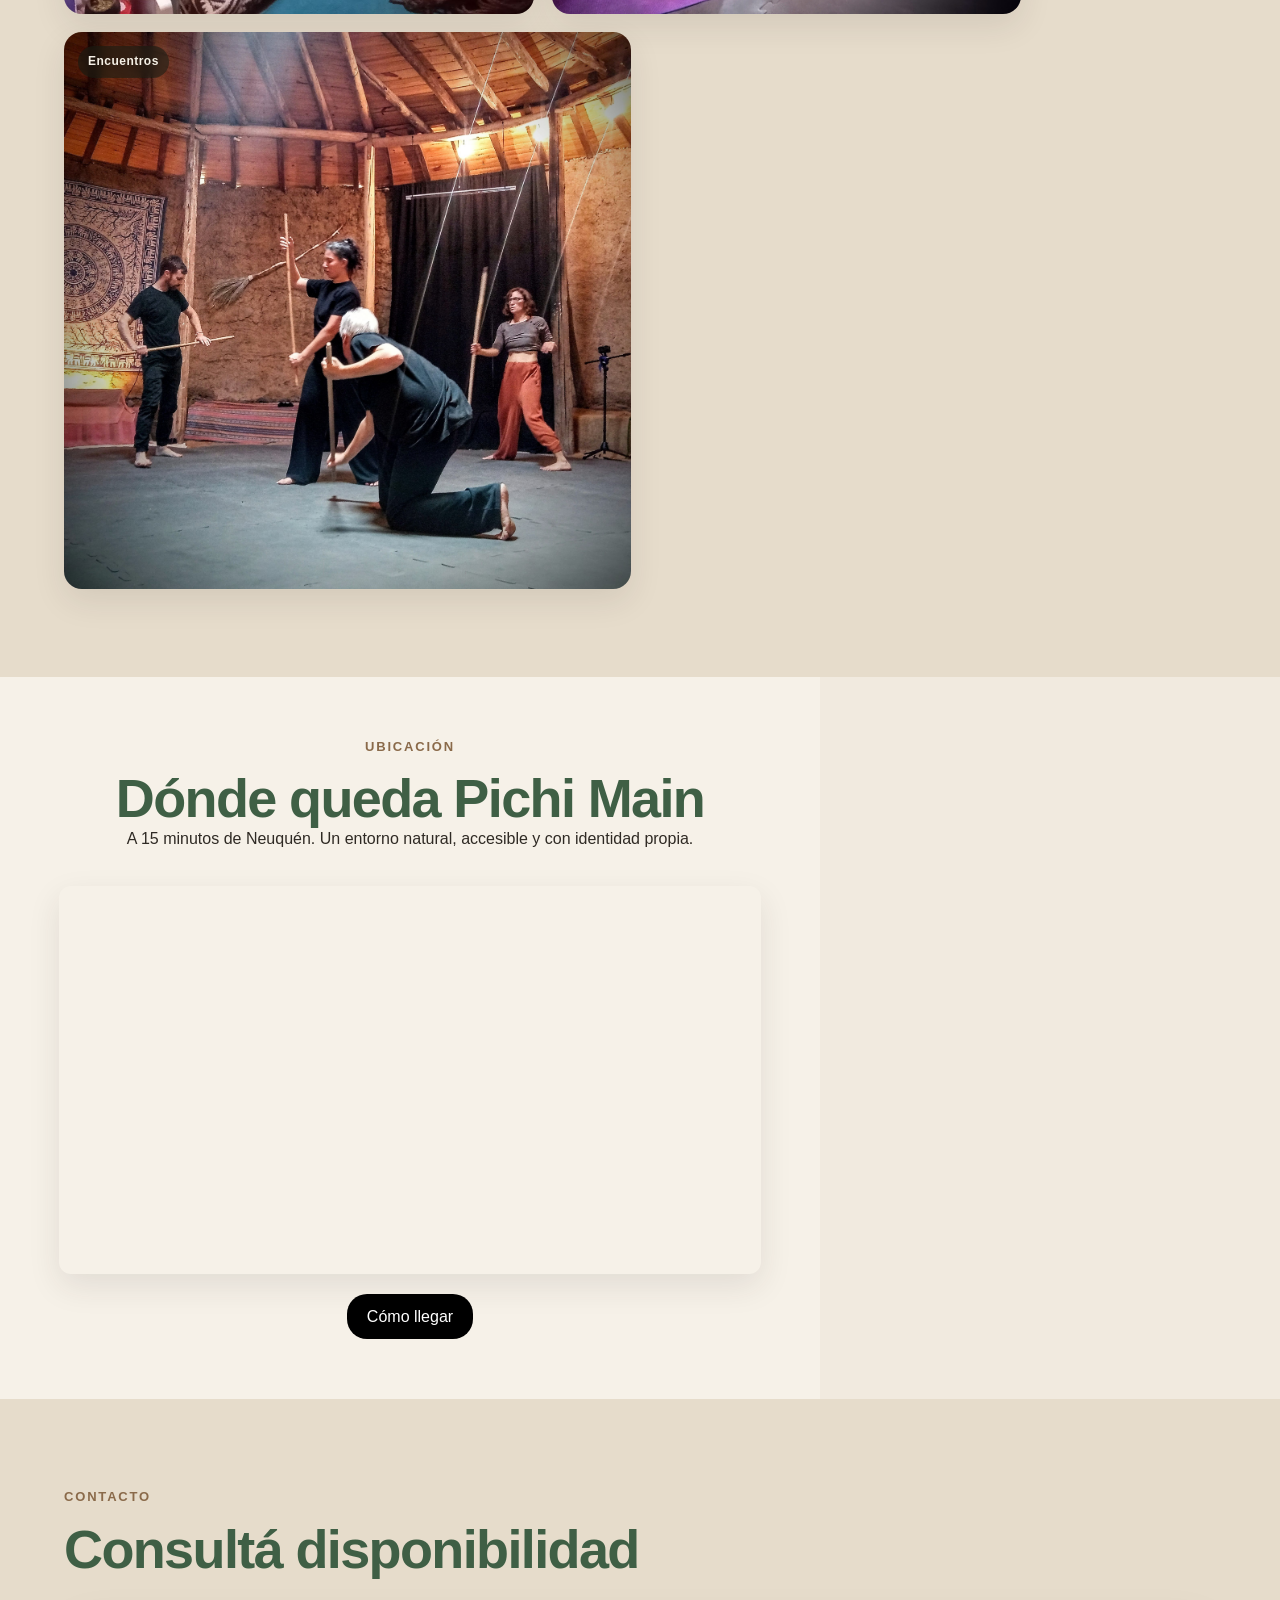
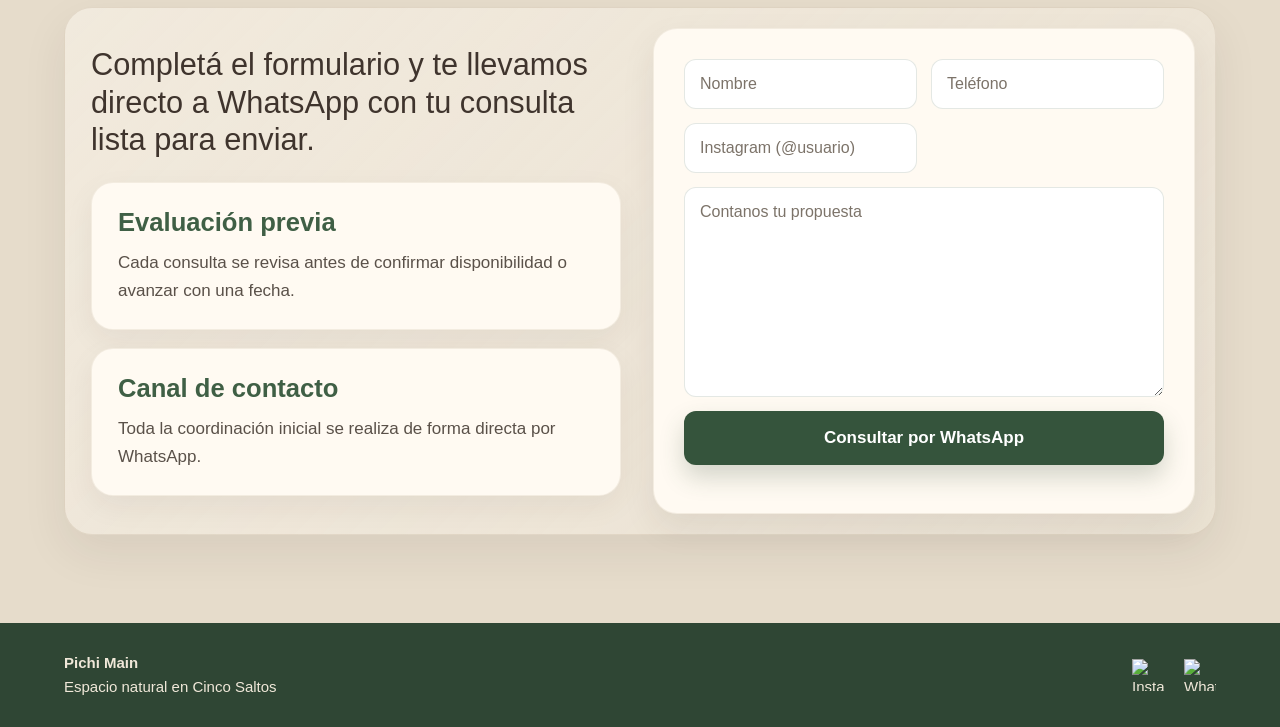
==== commit b913d4f9: "Cambiamos la cartelera" ====
--- a/index.html
+++ b/index.html
@@ -73,90 +73,81 @@
     </div>
   </section>
 
-  <section id="cartelera" class="section section-gallery">
-    <div class="container">
-      <div class="section-head">
-        <p class="eyebrow">Cartelera</p>
-        <h2 class="section-title">Próximos encuentros en Pichi Main</h2>
-        <p class="gallery-intro">
-          Actividades reales que ya tienen fecha y lugar dentro del espacio.
+ <section id="cartelera" class="section section-gallery">
+  <div class="container">
+
+    <div class="section-head">
+      <p class="eyebrow">Cartelera</p>
+      <h2 class="section-title">Próximos encuentros en Pichi Main</h2>
+    </div>
+
+    <div class="cartelera-showcase">
+      <div class="cartelera-topbar">
+        <div>
+          <p class="cartelera-fecha">Sábado 11 de Abril · 19:30 hs</p>
+          <h3 class="cartelera-titulo">Niña con cara de jirafa</h3>
+          <p class="cartelera-descripcion">
+            Unipersonal teatral en Pichi Main. Contribución consciente. Cupos limitados.
+          </p>
+        </div>
+
+        <a 
+          href="https://wa.me/5492996150448?text=Hola%2C%20quiero%20reservar%20para%20Ni%C3%B1a%20con%20cara%20de%20jirafa%20en%20Pichi%20Main"
+          target="_blank"
+          class="btn btn-reserva"
+        >
+          Reservar lugar
+        </a>
+      </div>
+
+      <div class="cartelera-slider">
+        <button class="slider-btn prev" type="button" aria-label="Imagen anterior">‹</button>
+
+        <div class="cartelera-slides">
+          <article class="cartelera-slide active">
+            <div class="cartelera-media">
+              <img src="pics/difu1.png" alt="Afiche principal de Niña con cara de jirafa">
+            </div>
+          </article>
+
+          <article class="cartelera-slide">
+            <div class="cartelera-media">
+              <img src="pics/difu2.png" alt="Información conceptual de la obra Niña con cara de jirafa">
+            </div>
+          </article>
+
+          <article class="cartelera-slide">
+            <div class="cartelera-media">
+              <img src="pics/difu3.png" alt="Gira 2026 de Niña con cara de jirafa">
+            </div>
+          </article>
+
+          <article class="cartelera-slide">
+            <div class="cartelera-media">
+              <img src="pics/difu4.png" alt="Ficha técnica y contacto de Niña con cara de jirafa">
+            </div>
+          </article>
+        </div>
+
+        <button class="slider-btn next" type="button" aria-label="Imagen siguiente">›</button>
+      </div>
+
+      <div class="cartelera-bottom">
+        <div class="cartelera-dots" aria-label="Navegación del carrusel">
+          <button class="dot active" type="button" aria-label="Ver imagen 1"></button>
+          <button class="dot" type="button" aria-label="Ver imagen 2"></button>
+          <button class="dot" type="button" aria-label="Ver imagen 3"></button>
+          <button class="dot" type="button" aria-label="Ver imagen 4"></button>
+        </div>
+
+        <p class="cartelera-productor">
+          Pichi Main produce y aloja programación cultural propia.
         </p>
       </div>
-
-      <div class="cartelera-evento">
-        <div class="cartelera-info">
-
-          <p class="cartelera-fecha">Sábado 11 de Abril · 19:30 hs</p>
-
-          <h3 class="cartelera-titulo">
-            Niña con cara de jirafa
-          </h3>
-
-          <p class="cartelera-descripcion">
-            Unipersonal teatral en Pichi Main.
-            Función a la gorra. Cupos limitados.
-          </p>
-
-          <p class="cartelera-urgencia">
-            🎟 Reservá con anticipación. Capacidad reducida.
-          </p>
-
-          <a 
-            href="https://wa.me/5492996150448?text=Hola%2C%20me%20gustar%C3%ADa%20reservar%20para%20la%20funci%C3%B3n%20de%20Ni%C3%B1a%20con%20cara%20de%20jirafa%20en%20Pichi%20Main%20el%2011%20de%20abril."
-            target="_blank"
-            class="btn btn-reserva"
-          >
-            Reservar lugar
-          </a>
-
-          <p class="cartelera-productor">
-            Pichi Main produce y aloja programación cultural propia.
-          </p>
-
-          <div class="cartelera-extra">
-            <button class="cartelera-toggle">
-              ▼ Ver sinopsis y ficha técnica
-            </button>
-
-            <div class="cartelera-contenido">
-              <p class="cartelera-frase">
-                "Tengo cien espejos que son solo espejos, pero después tengo este espejo que él me regaló un día de lluvia y con este espejo puedo meter mi mano y dársela él"
-              </p>
-
-              <h4>Sinopsis</h4>
-              <p>
-                Ella recuerda. Recorre sus memorias de niñez y adolescencia. 
-                Las palabras van tomando su cuerpo, los sentimientos se vuelven más profundos 
-                y los hechos dolorosamente vivos.
-              </p>
-
-              <h4>Ficha técnica</h4>
-              <ul>
-                <li><strong>Actuación:</strong> Cintia Ullúa</li>
-                <li><strong>Dramaturgia:</strong> Natalia Carmen Casielles</li>
-                <li><strong>Dirección:</strong> Gustavo Urrutia</li>
-                <li><strong>Diseño de maquillaje:</strong> María Lara Acosta</li>
-                <li><strong>Fotografía:</strong> @wcastroveliz</li>
-                <li><strong>Duración:</strong> 40 minutos</li>
-                <li><strong>Género:</strong> Drama</li>
-              </ul>
-
-              <p class="cartelera-reconocimiento">
-                Este espectáculo cuenta con el apoyo del Instituto Nacional del Teatro.
-                Participó de la Fiesta del Teatro Rionegrino 2025 y del ciclo 
-                La Escuela va al Teatro (Neuquén, 2024).
-              </p>
-            </div>
-          </div>
-        </div>
-
-        <div class="cartelera-afiche">
-          <img src="pics/nina-jirafa.jpeg" alt="Niña con cara de jirafa - Pichi Main">
-        </div>
-      </div>
-    </div>
-  </section>
-
+    </div>
+
+  </div>
+</section>
   <section class="comunidad">
     <div class="contenedor">
       <h2>Comunidad Pichi Main</h2>
@@ -427,13 +418,15 @@
       menuToggle.setAttribute("aria-expanded", "true");
     }
 
-    menuToggle.addEventListener("click", function() {
-      if (mobileMenu.classList.contains("open")) {
-        closeMobileMenu();
-      } else {
-        openMobileMenu();
-      }
-    });
+    if (menuToggle && mobileMenu) {
+      menuToggle.addEventListener("click", function() {
+        if (mobileMenu.classList.contains("open")) {
+          closeMobileMenu();
+        } else {
+          openMobileMenu();
+        }
+      });
+    }
 
     mobileLinks.forEach(link => {
       link.addEventListener("click", closeMobileMenu);
@@ -489,41 +482,142 @@
       window.open("https://wa.me/5492996726460?text=" + data, "_blank");
     });
 
-    const toggle = document.querySelector(".cartelera-toggle");
-    const contenido = document.querySelector(".cartelera-contenido");
-
-    toggle.addEventListener("click", function() {
-      if (contenido.style.display === "block") {
-        contenido.style.display = "none";
-        toggle.textContent = "▼ Ver sinopsis y ficha técnica";
-      } else {
-        contenido.style.display = "block";
-        toggle.textContent = "▲ Ocultar información";
-      }
-    });
-
     const audio = document.getElementById("ambient-audio");
     const toggleBtn = document.getElementById("sound-toggle");
 
     let isPlaying = false;
 
-    toggleBtn.addEventListener("click", async () => {
-      if (!isPlaying) {
-        try {
-          audio.volume = 0.4;
-          await audio.play();
-          isPlaying = true;
-          toggleBtn.textContent = "🔇 Silenciar";
-        } catch (error) {
-          console.log("El navegador bloqueó el audio");
+    if (toggleBtn && audio) {
+      toggleBtn.addEventListener("click", async () => {
+        if (!isPlaying) {
+          try {
+            audio.volume = 0.4;
+            await audio.play();
+            isPlaying = true;
+            toggleBtn.textContent = "🔇 Silenciar";
+          } catch (error) {
+            console.log("El navegador bloqueó el audio");
+          }
+        } else {
+          audio.pause();
+          isPlaying = false;
+          toggleBtn.textContent = "🔊 Escuchar el espacio";
         }
-      } else {
-        audio.pause();
-        isPlaying = false;
-        toggleBtn.textContent = "🔊 Escuchar el espacio";
-      }
-    });
+      });
+    }
   </script>
-
+<script>
+const slides = document.querySelectorAll(".cartelera-slide");
+const nextBtn = document.querySelector(".cartelera-slider .next");
+const prevBtn = document.querySelector(".cartelera-slider .prev");
+const dots = document.querySelectorAll(".cartelera-dots .dot");
+const slider = document.querySelector(".cartelera-slider");
+
+let current = 0;
+let interval = null;
+let paused = false;
+
+// mostrar slide
+function showSlide(index) {
+  if (!slides.length) return;
+
+  slides.forEach(s => s.classList.remove("active"));
+  dots.forEach(d => d.classList.remove("active"));
+
+  current = index;
+
+  slides[current].classList.add("active");
+  if (dots[current]) dots[current].classList.add("active");
+}
+
+// siguiente
+function nextSlide() {
+  let i = current + 1;
+  if (i >= slides.length) i = 0;
+  showSlide(i);
+}
+
+// anterior
+function prevSlide() {
+  let i = current - 1;
+  if (i < 0) i = slides.length - 1;
+  showSlide(i);
+}
+
+// autoplay fuerte
+function startAuto() {
+  stopAuto();
+  interval = setInterval(() => {
+    if (!paused) nextSlide();
+  }, 2000); // 👈 2 segundos
+}
+
+function stopAuto() {
+  if (interval) clearInterval(interval);
+}
+
+// interacción botones
+if (nextBtn) {
+  nextBtn.addEventListener("click", () => {
+    nextSlide();
+    restartAuto();
+  });
+}
+
+if (prevBtn) {
+  prevBtn.addEventListener("click", () => {
+    prevSlide();
+    restartAuto();
+  });
+}
+
+// dots
+dots.forEach((dot, i) => {
+  dot.addEventListener("click", () => {
+    showSlide(i);
+    restartAuto();
+  });
+});
+
+// pausa al interactuar
+function restartAuto() {
+  stopAuto();
+  setTimeout(() => {
+    startAuto();
+  }, 4000); // espera para que pueda leer
+}
+
+// hover desktop
+if (slider) {
+  slider.addEventListener("mouseenter", () => paused = true);
+  slider.addEventListener("mouseleave", () => paused = false);
+}
+
+// swipe mobile
+let startX = 0;
+
+if (slider) {
+  slider.addEventListener("touchstart", e => {
+    startX = e.touches[0].clientX;
+    paused = true;
+  });
+
+  slider.addEventListener("touchend", e => {
+    let endX = e.changedTouches[0].clientX;
+    let diff = startX - endX;
+
+    if (diff > 50) nextSlide();
+    if (diff < -50) prevSlide();
+
+    paused = false;
+    restartAuto();
+  });
+}
+
+// init
+showSlide(0);
+startAuto();
+</script>
+  
 </body>
 </html>
--- a/style.css
+++ b/style.css
@@ -304,12 +304,6 @@
   color: #3f342d;
 }
 
-.gallery-intro {
-  max-width: 820px;
-  font-size: 18px;
-  color: #5c5146;
-  margin-top: 16px;
-}
 
 .cards {
   display: grid;
@@ -450,7 +444,7 @@
 
 .contact-form input:focus,
 .contact-form textarea:focus {
-  border-color: #a24c3c;
+  border-color: #35543c;
 }
 
 .contact-form textarea {
@@ -504,18 +498,19 @@
   width: 62px;
   height: 62px;
   border-radius: 50%;
-  background: #25d366;
+  background: #35543c;
   display: flex;
   align-items: center;
   justify-content: center;
-  box-shadow: 0 10px 25px rgba(0, 0, 0, 0.22);
+  box-shadow: 0 10px 25px rgba(53, 84, 60, 0.28);
   z-index: 1200;
-  transition: transform 0.2s ease, box-shadow 0.2s ease;
+  transition: transform 0.2s ease, box-shadow 0.2s ease, background 0.2s ease;
 }
 
 .whatsapp-float:hover {
   transform: scale(1.08);
-  box-shadow: 0 14px 30px rgba(0, 0, 0, 0.28);
+  background: #2f4634;
+  box-shadow: 0 14px 30px rgba(47, 70, 52, 0.34);
 }
 
 .whatsapp-float img {
@@ -712,164 +707,252 @@
 }
 
 /* =========================
-   CARTELERA
+   CARTELERA REDISEÑADA
 ========================= */
 
-.cartelera-evento {
-  display: grid;
-  grid-template-columns: 1fr 1fr;
-  gap: 50px;
-  align-items: center;
+.cartelera-showcase {
   margin-top: 40px;
+  background: #fffaf2;
+  border: 1px solid rgba(138, 106, 74, 0.12);
+  border-radius: 26px;
+  padding: 26px;
+  box-shadow: 0 16px 40px rgba(47, 42, 36, 0.08);
+}
+
+.cartelera-topbar {
+  display: flex;
+  justify-content: space-between;
+  align-items: flex-start;
+  gap: 24px;
+  margin-bottom: 24px;
 }
 
 .cartelera-fecha {
   font-size: 14px;
   font-weight: 700;
   color: #a24c3c;
-  margin-bottom: 12px;
+  margin-bottom: 10px;
   letter-spacing: 0.12em;
   text-transform: uppercase;
 }
 
 .cartelera-titulo {
-  font-size: 34px;
+  font-size: clamp(30px, 4vw, 42px);
+  line-height: 1.02;
   color: #3f5f45;
-  margin-bottom: 16px;
+  margin-bottom: 12px;
 }
 
 .cartelera-descripcion {
   font-size: 17px;
   color: #5a5149;
-  margin-bottom: 22px;
-}
-
-.cartelera-afiche {
-  background: #d8cfbf;
+  max-width: 720px;
+}
+
+.btn-reserva {
+  white-space: nowrap;
+  align-self: center;
+}
+
+.cartelera-slider {
+  position: relative;
+  width: 100%;
+}
+
+.cartelera-slides {
+  position: relative;
+  height: 760px; /* 👈 CLAVE */
+}
+
+.cartelera-slides {
+  position: relative;
+}
+
+/* TODOS ENCIMADOS */
+.cartelera-slide {
+  position: absolute;
+  inset: 0;
+  opacity: 0;
+  transition: opacity 0.8s ease-in-out;
+  pointer-events: none;
+}
+
+/* SOLO EL ACTIVO VISIBLE */
+.cartelera-slide.active {
+  opacity: 1;
+  pointer-events: auto;
+  z-index: 2;
+}
+
+.cartelera-media {
+  height: 100%;
+  width: 100%;
+  background: #efe7da;
   border-radius: 22px;
-  min-height: 360px;
+  overflow: hidden;
+  border: 1px solid rgba(138, 106, 74, 0.10);
   display: flex;
   align-items: center;
   justify-content: center;
-  overflow: hidden;
-  box-shadow: 0 14px 34px rgba(47, 42, 36, 0.12);
-}
-
-.cartelera-afiche img {
+  padding: 18px;
+  min-height: 760px;
+}
+
+.cartelera-media img {
   width: 100%;
   height: 100%;
-  object-fit: cover;
-}
-
-.cartelera-placeholder {
-  color: #6b6156;
-  font-weight: 600;
-  font-size: 15px;
-  letter-spacing: 0.08em;
-}
-
-@media (max-width: 980px) {
-  .cartelera-evento {
-    grid-template-columns: 1fr;
-  }
-}
-
-@media (max-width: 680px) {
-  .cartelera-afiche {
-    min-height: 280px;
-  }
-}
-
-/* =========================
-   MEJORAS CARTELERA
-========================= */
-
-.cartelera-urgencia {
-  margin-bottom: 18px;
-  font-weight: 700;
-  color: #a24c3c;
-}
-
-.cartelera-evento {
-  opacity: 0;
-  transform: translateY(30px);
-  animation: carteleraFade 0.6s ease forwards;
-  animation-delay: 0.2s;
-}
-
-@keyframes carteleraFade {
-  to {
-    opacity: 1;
-    transform: translateY(0);
-  }
-}
-
-@media (max-width: 980px) {
-  .cartelera-evento {
-    display: flex;
-    flex-direction: column;
-  }
-
-  .cartelera-afiche {
-    order: -1;
-    margin-bottom: 25px;
-  }
-}
-
-/* =========================
-   CARTELERA EXTRA
-========================= */
-
-.cartelera-extra {
-  margin-top: 25px;
-}
-
-.cartelera-toggle {
-  background: none;
+  max-height: 1000px;
+  object-fit: contain;
+  object-position: center;
+  display: block;
+}
+
+.slider-btn {
+  position: absolute;
+  top: 50%;
+  transform: translateY(-50%);
+  width: 52px;
+  height: 52px;
   border: none;
-  color: #3f5f45;
-  font-weight: 700;
+  border-radius: 50%;
+  background: rgba(20, 20, 16, 0.78);
+  color: #ffffff;
+  font-size: 34px;
+  line-height: 1;
   cursor: pointer;
-  font-size: 15px;
-  padding: 0;
-  margin-bottom: 15px;
-}
-
-.cartelera-toggle:hover {
-  color: #a24c3c;
-}
-
-.cartelera-contenido {
-  display: none;
-  margin-top: 10px;
-  color: #4c433b;
-  font-size: 15px;
-  line-height: 1.6;
-}
-
-.cartelera-contenido h4 {
-  margin-top: 20px;
-  margin-bottom: 8px;
-  color: #3f5f45;
-}
-
-.cartelera-contenido ul {
-  padding-left: 18px;
-  margin-bottom: 12px;
-}
-
-.cartelera-frase {
-  font-style: italic;
-  margin-bottom: 15px;
-  color: #5a5149;
-}
-
-.cartelera-reconocimiento {
-  margin-top: 15px;
+  z-index: 5;
+  transition: background 0.2s ease, transform 0.2s ease;
+}
+
+.slider-btn:hover {
+  background: rgba(20, 20, 16, 0.92);
+}
+
+.slider-btn.prev {
+  left: 14px;
+}
+
+.slider-btn.next {
+  right: 14px;
+}
+
+.cartelera-bottom {
+  display: flex;
+  justify-content: space-between;
+  align-items: center;
+  gap: 20px;
+  margin-top: 18px;
+}
+
+.cartelera-dots {
+  display: flex;
+  align-items: center;
+  gap: 10px;
+}
+
+.cartelera-dots .dot {
+  width: 11px;
+  height: 11px;
+  border-radius: 50%;
+  border: none;
+  background: rgba(63, 95, 69, 0.24);
+  cursor: pointer;
+  transition: transform 0.2s ease, background 0.2s ease;
+}
+
+.cartelera-dots .dot.active {
+  background: #3f5f45;
+  transform: scale(1.18);
+}
+
+.cartelera-productor {
   font-size: 14px;
   color: #6b6156;
-}
-
+  text-align: right;
+}
+
+/* Tablet */
+@media (max-width: 980px) {
+  .cartelera-showcase {
+    padding: 20px;
+  }
+
+  .cartelera-topbar {
+    flex-direction: column;
+    align-items: flex-start;
+  }
+
+  .btn-reserva {
+    align-self: flex-start;
+  }
+
+  .cartelera-media {
+    min-height: 620px;
+    padding: 14px;
+  }
+
+  .cartelera-bottom {
+    flex-direction: column;
+    align-items: flex-start;
+  }
+
+  .cartelera-productor {
+    text-align: left;
+  }
+}
+
+/* Mobile */
+@media (max-width: 680px) {
+  .cartelera-showcase {
+    padding: 14px;
+    border-radius: 20px;
+  }
+
+  .cartelera-fecha {
+    font-size: 12px;
+    margin-bottom: 8px;
+  }
+
+  .cartelera-titulo {
+    font-size: 28px;
+  }
+
+  .cartelera-descripcion {
+    font-size: 15px;
+  }
+
+  .cartelera-media {
+    min-height: auto;
+    padding: 10px;
+  }
+
+  .cartelera-media img {
+    width: 100%;
+    height: auto;
+    max-height: none;
+    object-fit: contain;
+  }
+
+  .slider-btn {
+    width: 42px;
+    height: 42px;
+    font-size: 28px;
+    top: calc(50% - 8px);
+  }
+
+  .slider-btn.prev {
+    left: 8px;
+  }
+
+  .slider-btn.next {
+    right: 8px;
+  }
+
+  .cartelera-bottom {
+    margin-top: 14px;
+    gap: 14px;
+  }
+}
 /* ===============================
    COMUNIDAD PICHI MAIN
 ================================= */
@@ -917,21 +1000,25 @@
 ================================= */
 
 .hero-title {
+  display: inline-flex;
+  flex-direction: column;
+  align-items: center;
   font-size: 3rem;
   font-weight: 700;
-  margin-bottom: 30px;
+  margin-bottom: 18px;
+  line-height: 0.92;
 }
 
 .traduccion {
   display: block;
-  font-size: 0.9rem;
+  font-size: 1rem;
   font-style: italic;
-  font-weight: 400;
-  margin-top: 6px;
-  opacity: 0.85;
-  letter-spacing: 0.5px;
-}
-
+  margin-top: -6px;
+  text-align: center;
+  width: 100%;
+  opacity: 0.95;
+  letter-spacing: 0.4px;
+}
 .hero-subtitle {
   font-size: 1.2rem;
   font-weight: 400;
@@ -978,7 +1065,7 @@
 }
 
 .ubicacion .section-title,
-.ubicacion .gallery-intro {
+.ubicacion {
   max-width: 820px;
 }
 
@@ -1113,8 +1200,8 @@
 
 .contacto-form input:focus,
 .contacto-form textarea:focus {
-  border-color: #a24c3c;
-  box-shadow: 0 0 0 4px rgba(162, 76, 60, 0.08);
+  border-color: #35543c;
+  box-shadow: 0 0 0 4px rgba(53, 84, 60, 0.08);
 }
 
 .contacto-form textarea {
@@ -1131,7 +1218,14 @@
   padding: 17px 20px;
   font-size: 17px;
   font-weight: 700;
-  box-shadow: 0 12px 24px rgba(162, 76, 60, 0.18);
+  background: #35543c;
+  color: #ffffff;
+  box-shadow: 0 12px 24px rgba(53, 84, 60, 0.22);
+}
+
+.contacto-form .btn-form:hover {
+  background: #2f4634;
+  box-shadow: 0 14px 28px rgba(47, 70, 52, 0.28);
 }
 
 @media (max-width: 980px) {
@@ -1213,4 +1307,8 @@
     font-size: 16px;
     padding: 15px 18px;
   }
-}+}
+.hero-content {
+  align-items: flex-start;
+  text-align: left;
+}
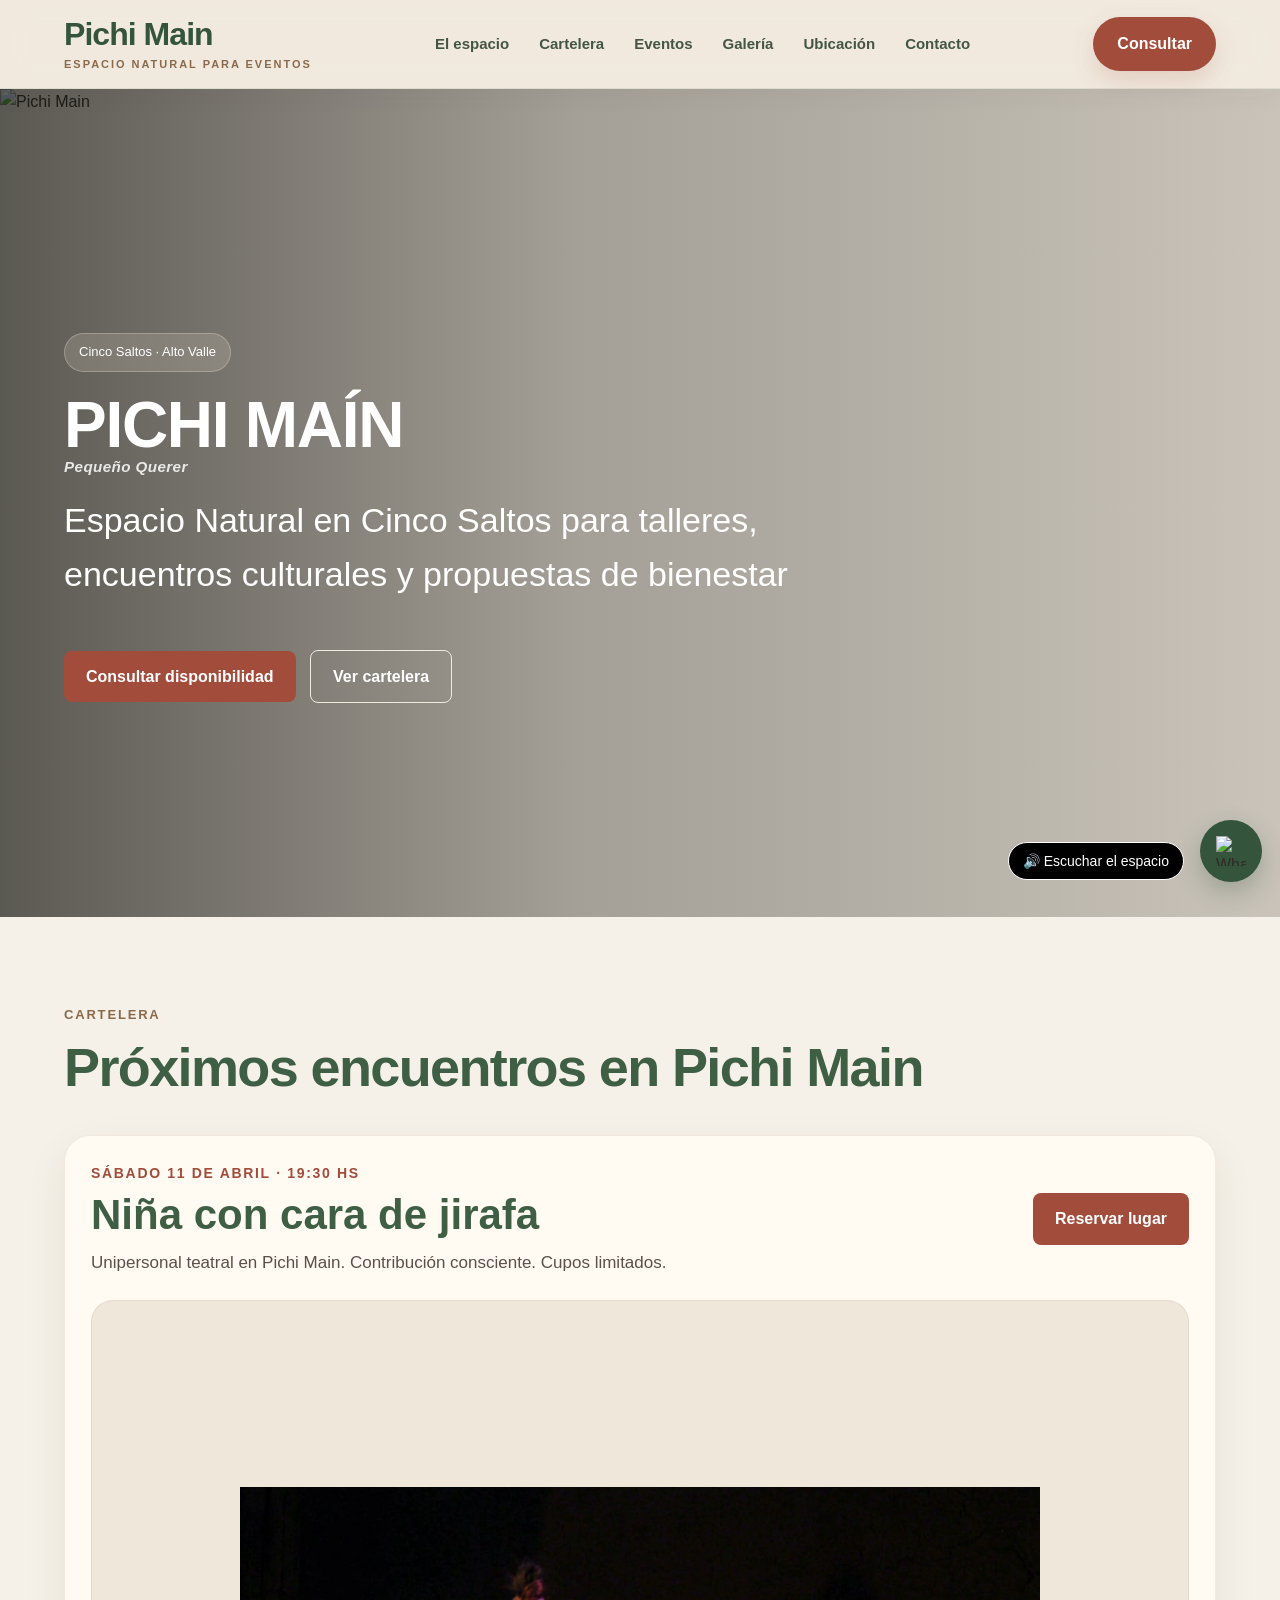
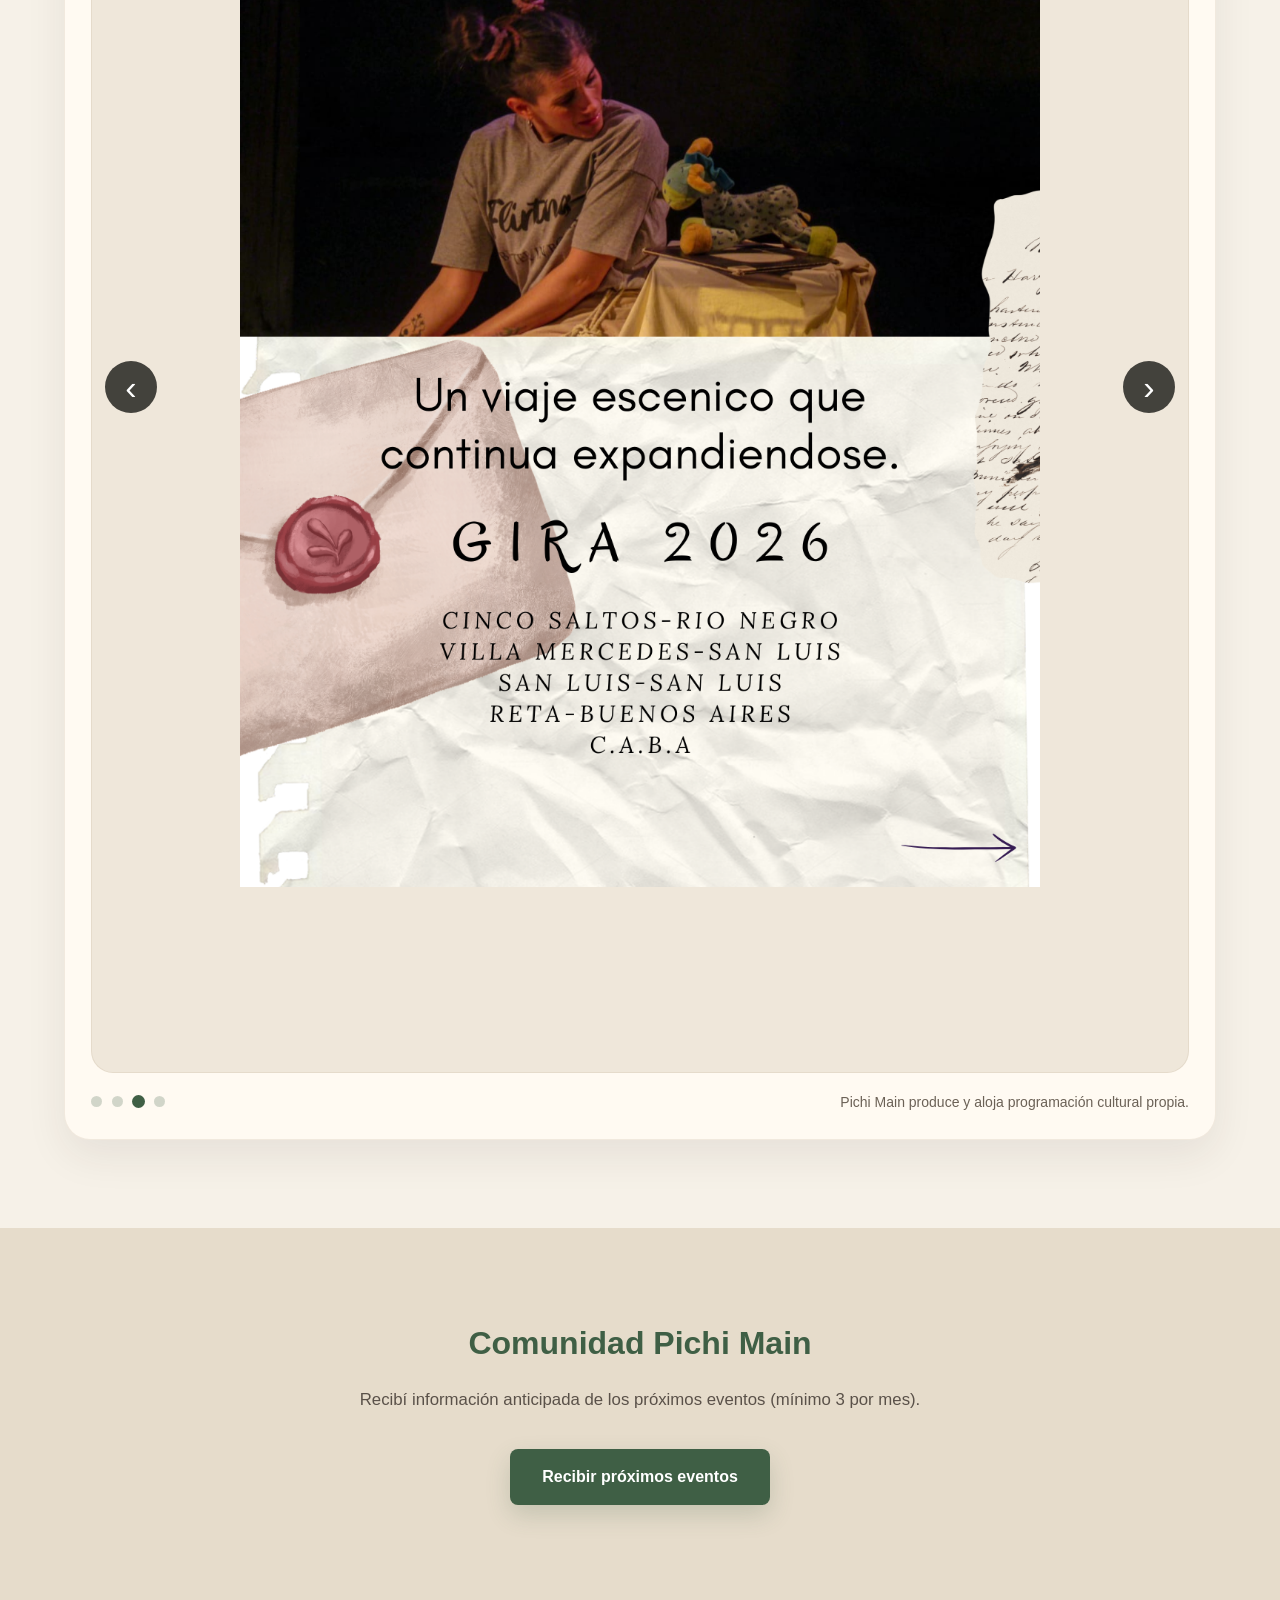
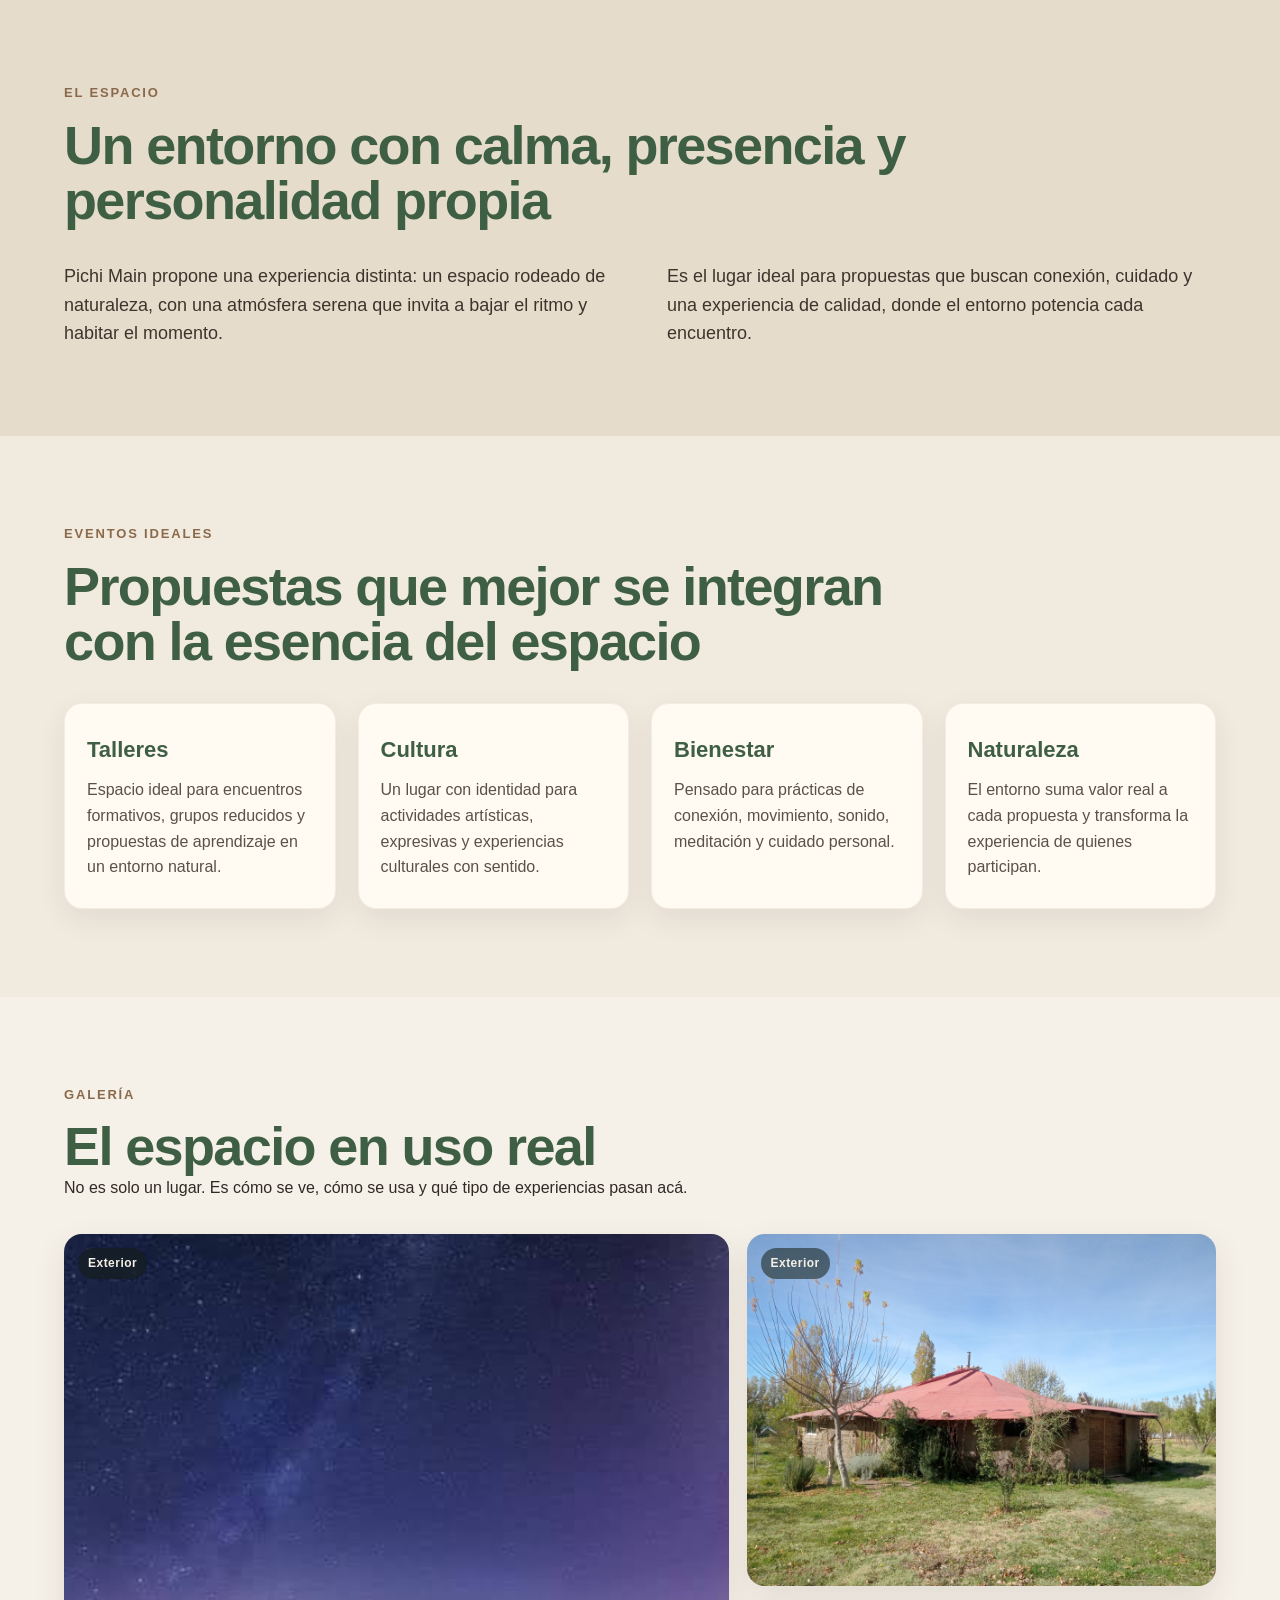
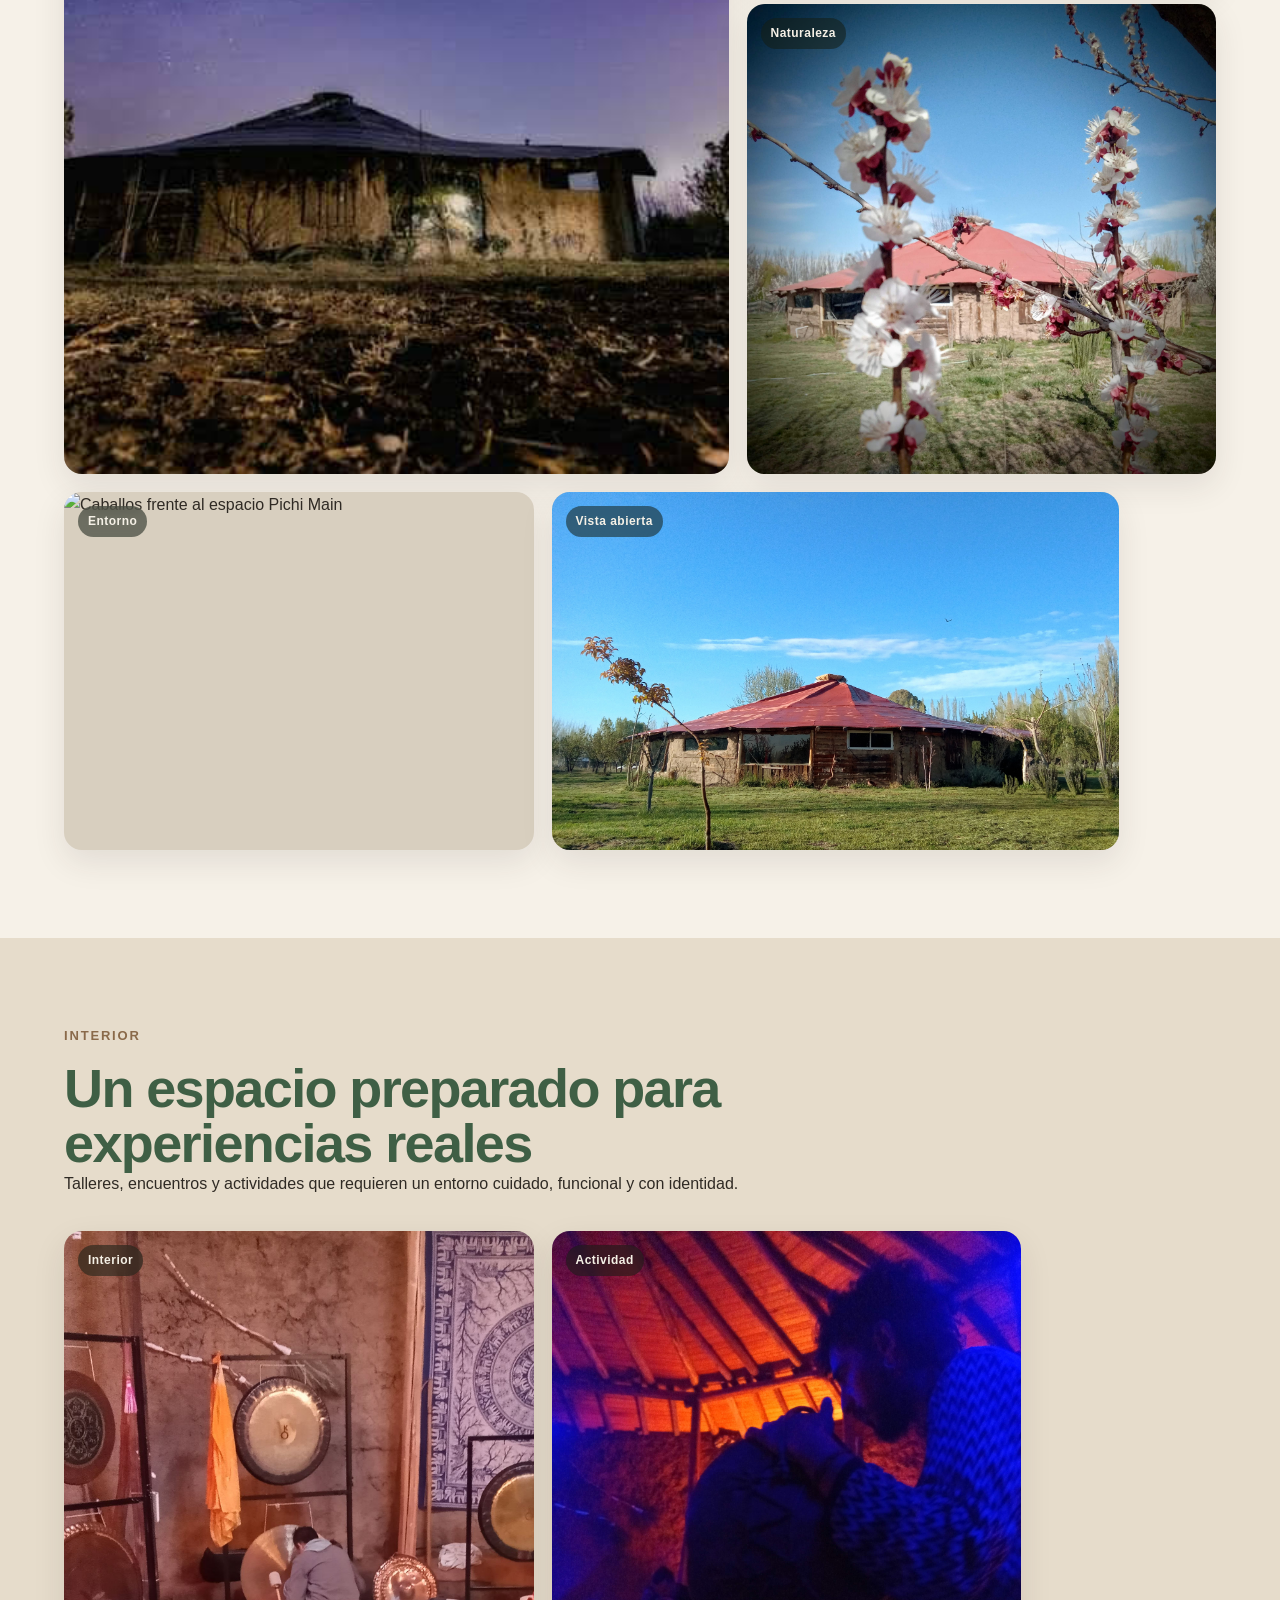
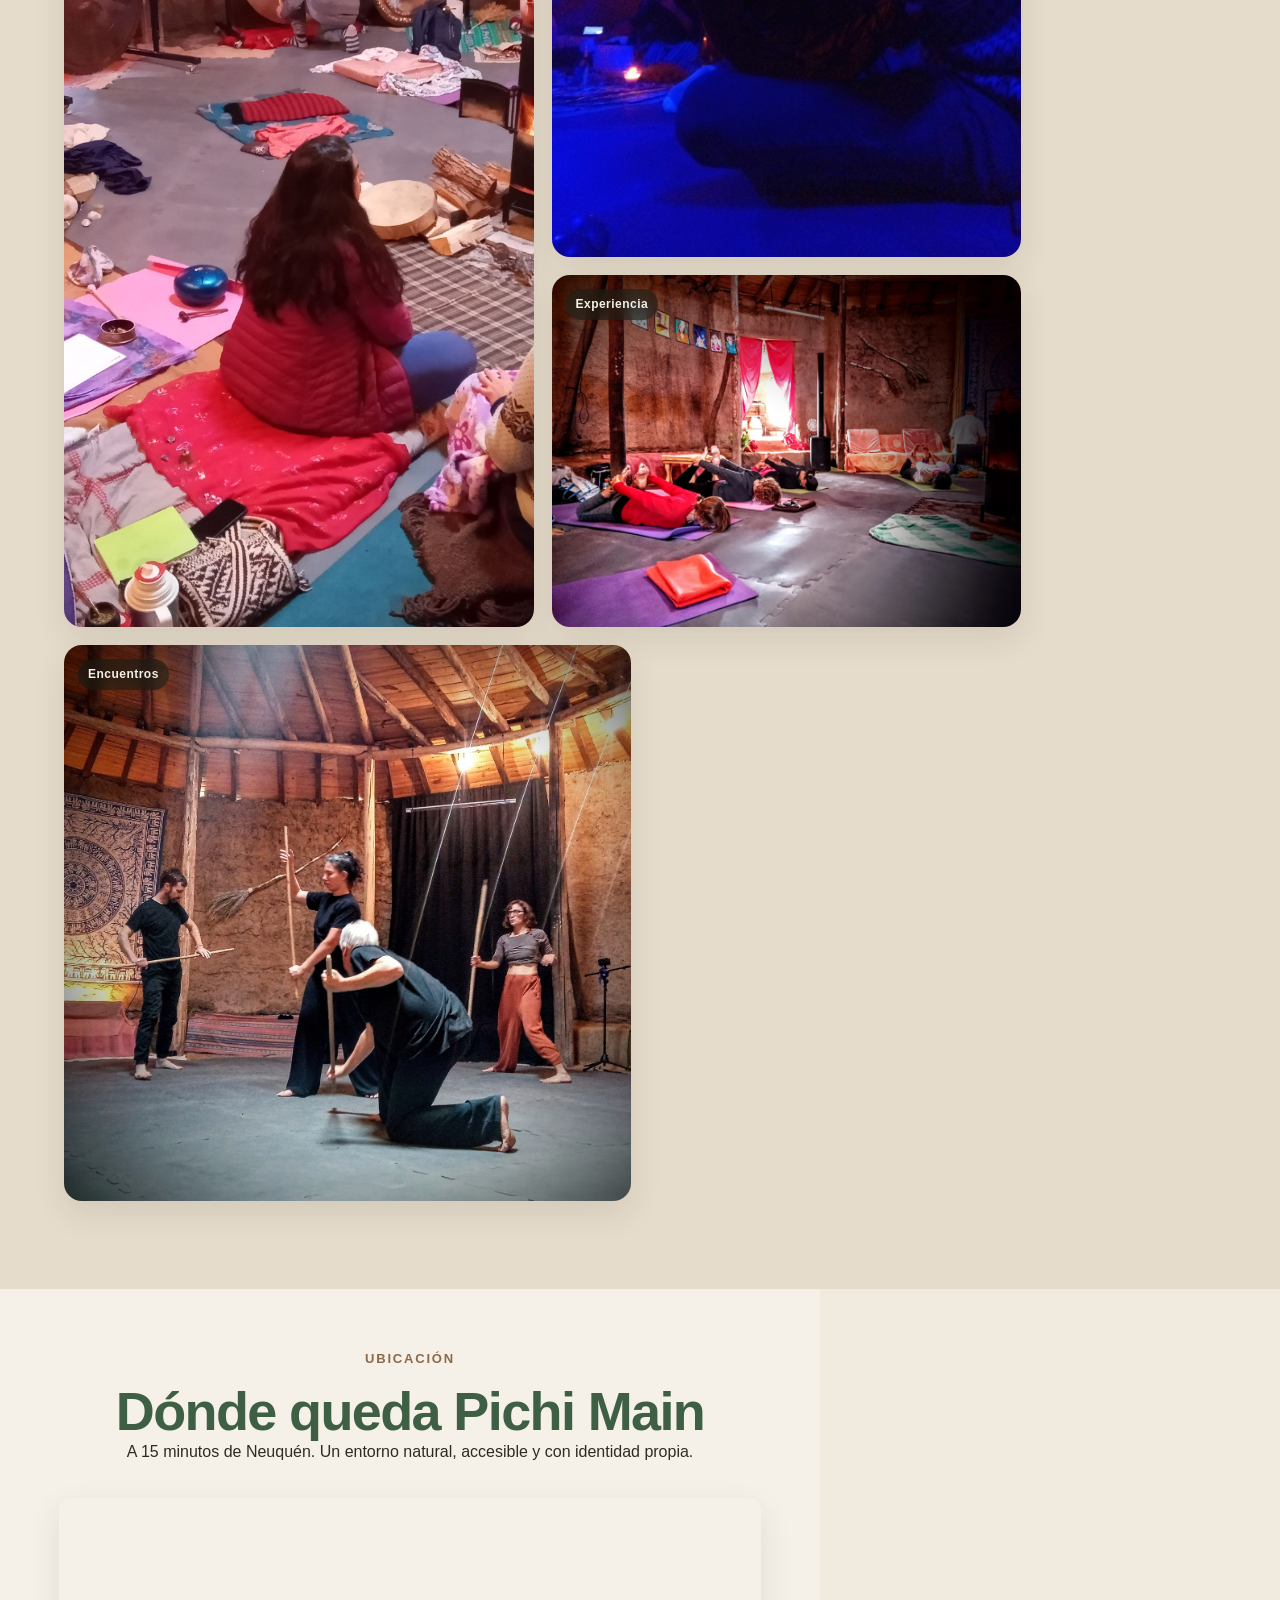
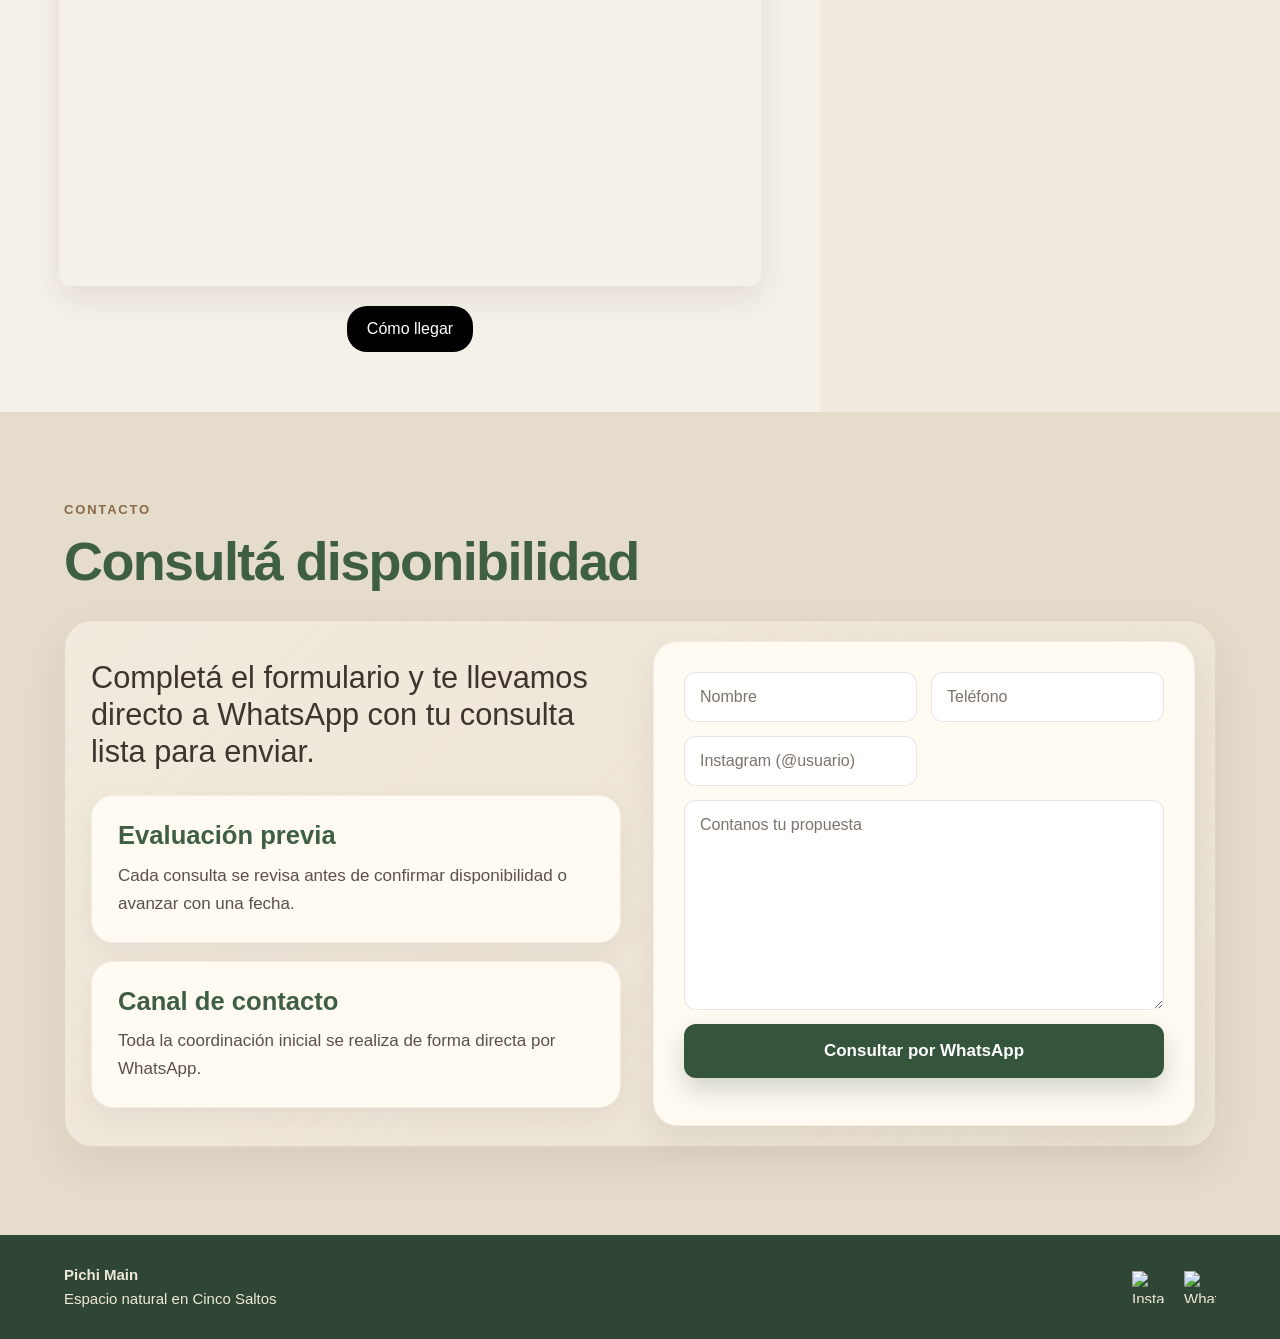
==== commit 7522a851: "terminamos cartelera" ====
--- a/index.html
+++ b/index.html
@@ -179,12 +179,13 @@
 
         <div>
           <p>
-            No está pensado para cualquier tipo de evento, sino para propuestas que valoren el entorno, el cuidado y la calidad de la experiencia.
+            Es el lugar ideal para propuestas que buscan conexión, cuidado y una experiencia de calidad, donde el entorno potencia cada encuentro.
           </p>
         </div>
       </div>
     </div>
   </section>
+
 
   <section id="eventos" class="section">
     <div class="container">
--- a/style.css
+++ b/style.css
@@ -211,6 +211,8 @@
   display: flex;
   flex-direction: column;
   justify-content: center;
+  align-items: flex-start;
+  text-align: left;
   padding: 120px 0 90px;
   color: #ffffff;
 }
@@ -227,10 +229,9 @@
 }
 
 .hero-content h1 {
-  font-size: clamp(48px, 9vw, 92px);
-  line-height: 0.95;
-  margin-bottom: 16px;
-  letter-spacing: -0.04em;
+  font-size: clamp(36px, 6vw, 64px);
+  line-height: 1.05;
+  letter-spacing: -0.02em;
 }
 
 .hero-content h2 {
@@ -259,6 +260,33 @@
   background: rgba(255, 255, 255, 0.12);
 }
 
+.hero-title {
+  display: inline-flex;
+  flex-direction: column;
+  align-items: flex-start;
+  font-size: 3rem;
+  font-weight: 700;
+  margin-bottom: 18px;
+  line-height: 0.92;
+}
+
+.traduccion {
+  display: block;
+  font-size: 1rem;
+  font-style: italic;
+  margin-top: -6px;
+  text-align: left;
+  width: 100%;
+  opacity: 0.95;
+  letter-spacing: 0.4px;
+}
+
+.hero-subtitle {
+  font-size: 1.2rem;
+  font-weight: 400;
+  margin-top: 0;
+}
+
 .section {
   padding: 88px 0;
 }
@@ -303,7 +331,6 @@
   font-size: 18px;
   color: #3f342d;
 }
-
 
 .cards {
   display: grid;
@@ -406,308 +433,8 @@
   min-height: 250px;
 }
 
-.form-section {
-  display: grid;
-  grid-template-columns: 0.95fr 1.05fr;
-  gap: 42px;
-  align-items: start;
-}
-
-.form-text p {
-  font-size: 18px;
-  color: #4c433b;
-}
-
-.contact-form {
-  background: #fffaf2;
-  padding: 28px;
-  border-radius: 22px;
-  box-shadow: 0 12px 34px rgba(47, 42, 36, 0.08);
-  border: 1px solid rgba(138, 106, 74, 0.10);
-  display: grid;
-  grid-template-columns: 1fr 1fr;
-  gap: 14px;
-}
-
-.contact-form input,
-.contact-form textarea {
-  width: 100%;
-  border: 1px solid rgba(63, 95, 69, 0.16);
-  background: #ffffff;
-  color: #2f2a24;
-  border-radius: 10px;
-  padding: 14px 14px;
-  font-size: 15px;
-  font-family: inherit;
-  outline: none;
-}
-
-.contact-form input:focus,
-.contact-form textarea:focus {
-  border-color: #35543c;
-}
-
-.contact-form textarea {
-  min-height: 130px;
-  resize: vertical;
-  grid-column: 1 / -1;
-}
-
-.btn-form {
-  border: none;
-  cursor: pointer;
-  grid-column: 1 / -1;
-  width: 100%;
-  padding: 15px 20px;
-  font-size: 16px;
-}
-
-.footer {
-  background: #2f4634;
-  color: #f0e8d9;
-  padding: 28px 0;
-}
-
-.footer-inner {
-  display: flex;
-  justify-content: space-between;
-  gap: 24px;
-  font-size: 15px;
-}
-
-.footer-icons {
-  display: flex;
-  gap: 20px;
-  align-items: center;
-}
-
-.footer-icons img {
-  width: 32px;
-  height: 32px;
-  transition: 0.2s;
-}
-
-.footer-icons img:hover {
-  transform: scale(1.1);
-}
-
-.whatsapp-float {
-  position: fixed;
-  right: 18px;
-  bottom: 18px;
-  width: 62px;
-  height: 62px;
-  border-radius: 50%;
-  background: #35543c;
-  display: flex;
-  align-items: center;
-  justify-content: center;
-  box-shadow: 0 10px 25px rgba(53, 84, 60, 0.28);
-  z-index: 1200;
-  transition: transform 0.2s ease, box-shadow 0.2s ease, background 0.2s ease;
-}
-
-.whatsapp-float:hover {
-  transform: scale(1.08);
-  background: #2f4634;
-  box-shadow: 0 14px 30px rgba(47, 70, 52, 0.34);
-}
-
-.whatsapp-float img {
-  width: 30px;
-  height: 30px;
-}
-
-@media (max-width: 980px) {
-  .nav-inner {
-    grid-template-columns: 1fr auto;
-    min-height: 84px;
-    gap: 20px;
-  }
-
-  .menu {
-    display: none;
-  }
-
-  .menu-toggle {
-    display: inline-flex;
-  }
-
-  .mobile-menu {
-    display: block;
-    max-height: 0;
-    overflow: hidden;
-    background: linear-gradient(180deg, rgba(246, 241, 232, 0.99) 0%, rgba(230, 220, 203, 0.99) 100%);
-    border-top: 1px solid rgba(63, 95, 69, 0.08);
-    transition: max-height 0.28s ease;
-  }
-
-  .mobile-menu.open {
-    max-height: 100vh;
-    overflow-y: auto;
-  }
-
-  .mobile-menu-inner {
-    padding: 18px 0 24px;
-    display: grid;
-    gap: 10px;
-  }
-
-  .mobile-menu a {
-    font-size: 17px;
-    font-weight: 600;
-    color: #3f5f45;
-    padding: 12px 0;
-    border-bottom: 1px solid rgba(138, 106, 74, 0.12);
-  }
-
-  .mobile-menu .mobile-menu-cta {
-    display: block;
-    margin-top: 18px;
-    padding: 18px 20px;
-    border: none;
-    border-radius: 18px;
-    background: #35543c;
-    color: #f7f2e8;
-    text-align: center;
-    font-size: 17px;
-    font-weight: 700;
-    line-height: 1.2;
-    letter-spacing: 0.01em;
-    box-shadow: 0 12px 28px rgba(53, 84, 60, 0.24);
-  }
-
-  .mobile-menu .mobile-menu-cta:hover {
-    background: #2f4634;
-    color: #f7f2e8;
-  }
-
-  .two-col,
-  .form-section {
-    grid-template-columns: 1fr;
-  }
-
-  .cards {
-    grid-template-columns: 1fr 1fr;
-  }
-
-  .hero-content {
-    padding: 110px 0 80px;
-  }
-
-  .gallery-grid {
-    grid-template-columns: repeat(2, 1fr);
-  }
-
-  .gallery-item,
-  .gallery-item-large,
-  .gallery-item-wide,
-  .gallery-item-tall,
-  .gallery-grid > .gallery-item:not(.gallery-item-large):not(.gallery-item-wide):not(.gallery-item-tall) {
-    grid-column: span 1;
-    grid-row: span 1;
-    min-height: 280px;
-  }
-}
-
-@media (max-width: 680px) {
-  section[id] {
-    scroll-margin-top: 92px;
-  }
-
-  .nav {
-    background: rgba(241, 234, 223, 0.9);
-  }
-
-  .nav-inner {
-    min-height: 76px;
-    grid-template-columns: 1fr auto;
-    gap: 16px;
-  }
-
-  .logo {
-    font-size: 26px;
-  }
-
-  .logo span {
-    font-size: 10px;
-    letter-spacing: 0.14em;
-    margin-top: 7px;
-  }
-
-  .nav-cta {
-    display: none;
-  }
-
-  .menu-toggle {
-    width: 46px;
-    height: 46px;
-    border-radius: 12px;
-  }
-
-  .btn {
-    padding: 12px 18px;
-  }
-
-  .btn-outline {
-    margin-left: 0;
-    margin-top: 10px;
-  }
-
-  .hero-full {
-    min-height: 88vh;
-  }
-
-  .hero-overlay {
-    background:
-      linear-gradient(180deg, rgba(20, 20, 16, 0.55) 0%, rgba(20, 20, 16, 0.45) 45%, rgba(20, 20, 16, 0.62) 100%);
-  }
-
-  .hero-content {
-    padding: 120px 0 60px;
-  }
-
-  .section {
-    padding: 68px 0;
-  }
-
-  .section-head {
-    margin-bottom: 28px;
-  }
-
-  .cards,
-  .contact-form,
-  .gallery-grid {
-    grid-template-columns: 1fr;
-  }
-
-  .footer-inner {
-    flex-direction: column;
-  }
-
-  .whatsapp-float {
-    width: 58px;
-    height: 58px;
-    right: 14px;
-    bottom: 14px;
-  }
-
-  .whatsapp-float img {
-    width: 28px;
-    height: 28px;
-  }
-
-  .gallery-item,
-  .gallery-item-large,
-  .gallery-item-wide,
-  .gallery-item-tall,
-  .gallery-grid > .gallery-item:not(.gallery-item-large):not(.gallery-item-wide):not(.gallery-item-tall) {
-    min-height: 240px;
-  }
-}
-
 /* =========================
-   CARTELERA REDISEÑADA
+   CARTELERA
 ========================= */
 
 .cartelera-showcase {
@@ -761,14 +488,10 @@
 
 .cartelera-slides {
   position: relative;
-  height: 760px; /* 👈 CLAVE */
-}
-
-.cartelera-slides {
-  position: relative;
-}
-
-/* TODOS ENCIMADOS */
+  width: 100%;
+  aspect-ratio: 4 / 5;
+}
+
 .cartelera-slide {
   position: absolute;
   inset: 0;
@@ -776,8 +499,6 @@
   transition: opacity 0.8s ease-in-out;
   pointer-events: none;
 }
-
-/* SOLO EL ACTIVO VISIBLE */
 .cartelera-slide.active {
   opacity: 1;
   pointer-events: auto;
@@ -785,8 +506,9 @@
 }
 
 .cartelera-media {
-  height: 100%;
   width: 100%;
+   height: 100%;
+  min-height: 0;
   background: #efe7da;
   border-radius: 22px;
   overflow: hidden;
@@ -795,7 +517,6 @@
   align-items: center;
   justify-content: center;
   padding: 18px;
-  min-height: 760px;
 }
 
 .cartelera-media img {
@@ -871,88 +592,6 @@
   text-align: right;
 }
 
-/* Tablet */
-@media (max-width: 980px) {
-  .cartelera-showcase {
-    padding: 20px;
-  }
-
-  .cartelera-topbar {
-    flex-direction: column;
-    align-items: flex-start;
-  }
-
-  .btn-reserva {
-    align-self: flex-start;
-  }
-
-  .cartelera-media {
-    min-height: 620px;
-    padding: 14px;
-  }
-
-  .cartelera-bottom {
-    flex-direction: column;
-    align-items: flex-start;
-  }
-
-  .cartelera-productor {
-    text-align: left;
-  }
-}
-
-/* Mobile */
-@media (max-width: 680px) {
-  .cartelera-showcase {
-    padding: 14px;
-    border-radius: 20px;
-  }
-
-  .cartelera-fecha {
-    font-size: 12px;
-    margin-bottom: 8px;
-  }
-
-  .cartelera-titulo {
-    font-size: 28px;
-  }
-
-  .cartelera-descripcion {
-    font-size: 15px;
-  }
-
-  .cartelera-media {
-    min-height: auto;
-    padding: 10px;
-  }
-
-  .cartelera-media img {
-    width: 100%;
-    height: auto;
-    max-height: none;
-    object-fit: contain;
-  }
-
-  .slider-btn {
-    width: 42px;
-    height: 42px;
-    font-size: 28px;
-    top: calc(50% - 8px);
-  }
-
-  .slider-btn.prev {
-    left: 8px;
-  }
-
-  .slider-btn.next {
-    right: 8px;
-  }
-
-  .cartelera-bottom {
-    margin-top: 14px;
-    gap: 14px;
-  }
-}
 /* ===============================
    COMUNIDAD PICHI MAIN
 ================================= */
@@ -996,33 +635,186 @@
 }
 
 /* ===============================
-   HERO
+   UBICACION
 ================================= */
 
-.hero-title {
-  display: inline-flex;
+.ubicacion {
+  padding: 60px 20px;
+  text-align: center;
+}
+
+.ubicacion .section-head {
+  display: flex;
   flex-direction: column;
   align-items: center;
-  font-size: 3rem;
+}
+
+.ubicacion .section-title,
+.ubicacion {
+  max-width: 820px;
+}
+
+.mapa {
+  border-radius: 12px;
+  overflow: hidden;
+  margin-bottom: 20px;
+  box-shadow: 0 12px 32px rgba(47, 42, 36, 0.10);
+}
+
+.btn-mapa {
+  display: inline-block;
+  padding: 10px 20px;
+  background: black;
+  color: white;
+  text-decoration: none;
+  border-radius: 20px;
+}
+
+/* ===============================
+   CONTACTO PREMIUM 50/50
+================================= */
+
+.contacto-section {
+  background: #e6dccb;
+}
+
+.contacto-head {
+  margin-bottom: 30px;
+}
+
+.contacto-shell {
+  background: linear-gradient(135deg, rgba(255, 250, 242, 0.46) 0%, rgba(255, 250, 242, 0.22) 100%);
+  border: 1px solid rgba(138, 106, 74, 0.14);
+  border-radius: 28px;
+  padding: 20px;
+  box-shadow: 0 18px 45px rgba(47, 42, 36, 0.08);
+}
+
+.contacto-layout {
+  display: grid;
+  grid-template-columns: minmax(0, 1fr) minmax(0, 1fr);
+  gap: 26px;
+  align-items: stretch;
+}
+
+.contacto-left,
+.contacto-right {
+  min-width: 0;
+}
+
+.contacto-left {
+  background: transparent;
+  border-radius: 22px;
+  padding: 18px 6px 18px 6px;
+  display: flex;
+  flex-direction: column;
+  justify-content: space-between;
+  gap: 24px;
+}
+
+.contacto-intro {
+  font-size: clamp(22px, 2.4vw, 32px);
+  line-height: 1.22;
+  color: #3f342d;
+  max-width: 520px;
+  font-weight: 400;
+}
+
+.contacto-info-stack {
+  display: grid;
+  grid-template-columns: 1fr;
+  gap: 18px;
+  margin-top: auto;
+}
+
+.contacto-card {
+  background: #fffaf2;
+  border-radius: 22px;
+  padding: 26px 26px 24px;
+  border: 1px solid rgba(138, 106, 74, 0.10);
+  box-shadow: 0 10px 30px rgba(47, 42, 36, 0.06);
+}
+
+.contacto-card h3 {
+  font-size: clamp(23px, 2vw, 30px);
+  line-height: 1.08;
+  color: #3f5f45;
+  margin-bottom: 12px;
+}
+
+.contacto-card p {
+  font-size: 17px;
+  line-height: 1.65;
+  color: #5a5149;
+  max-width: 520px;
+}
+
+.contacto-right {
+  display: flex;
+}
+
+.contacto-form {
+  width: 100%;
+  height: 100%;
+  background: #fffaf2;
+  border-radius: 24px;
+  padding: 30px;
+  box-shadow: 0 14px 34px rgba(47, 42, 36, 0.08);
+  border: 1px solid rgba(138, 106, 74, 0.10);
+  display: grid;
+  grid-template-columns: 1fr 1fr;
+  gap: 14px;
+  align-content: start;
+}
+
+.contacto-form input,
+.contacto-form textarea {
+  width: 100%;
+  border-radius: 12px;
+  border: 1px solid rgba(63, 95, 69, 0.14);
+  background: #ffffff;
+  color: #2f2a24;
+  padding: 15px 15px;
+  font-size: 16px;
+  font-family: inherit;
+  outline: none;
+  transition: border-color 0.2s ease, box-shadow 0.2s ease;
+}
+
+.contacto-form input::placeholder,
+.contacto-form textarea::placeholder {
+  color: #7c7369;
+}
+
+.contacto-form input:focus,
+.contacto-form textarea:focus {
+  border-color: #35543c;
+  box-shadow: 0 0 0 4px rgba(53, 84, 60, 0.08);
+}
+
+.contacto-form textarea {
+  grid-column: 1 / -1;
+  min-height: 210px;
+  resize: vertical;
+}
+
+.contacto-form .btn-form {
+  grid-column: 1 / -1;
+  width: 100%;
+  border: none;
+  border-radius: 12px;
+  padding: 17px 20px;
+  font-size: 17px;
   font-weight: 700;
-  margin-bottom: 18px;
-  line-height: 0.92;
-}
-
-.traduccion {
-  display: block;
-  font-size: 1rem;
-  font-style: italic;
-  margin-top: -6px;
-  text-align: center;
-  width: 100%;
-  opacity: 0.95;
-  letter-spacing: 0.4px;
-}
-.hero-subtitle {
-  font-size: 1.2rem;
-  font-weight: 400;
-  margin-top: 0;
+  background: #35543c;
+  color: #ffffff;
+  box-shadow: 0 12px 24px rgba(53, 84, 60, 0.22);
+  cursor: pointer;
+}
+
+.contacto-form .btn-form:hover {
+  background: #2f4634;
+  box-shadow: 0 14px 28px rgba(47, 70, 52, 0.28);
 }
 
 /* ===============================
@@ -1049,195 +841,193 @@
   color: #000;
 }
 
-/* ===============================
-   UBICACION
-================================= */
-
-.ubicacion {
-  padding: 60px 20px;
-  text-align: center;
-}
-
-.ubicacion .section-head {
-  display: flex;
-  flex-direction: column;
+.whatsapp-float {
+  position: fixed;
+  right: 18px;
+  bottom: 18px;
+  width: 62px;
+  height: 62px;
+  border-radius: 50%;
+  background: #35543c;
+  display: flex;
   align-items: center;
-}
-
-.ubicacion .section-title,
-.ubicacion {
-  max-width: 820px;
-}
-
-.mapa {
-  border-radius: 12px;
-  overflow: hidden;
-  margin-bottom: 20px;
-  box-shadow: 0 12px 32px rgba(47, 42, 36, 0.10);
-}
-
-.btn-mapa {
-  display: inline-block;
-  padding: 10px 20px;
-  background: black;
-  color: white;
-  text-decoration: none;
-  border-radius: 20px;
-}
-
-/* ===============================
-   CONTACTO PREMIUM 50/50
-================================= */
-
-.contacto-section {
-  background: #e6dccb;
-}
-
-.contacto-head {
-  margin-bottom: 30px;
-}
-
-.contacto-shell {
-  background: linear-gradient(135deg, rgba(255, 250, 242, 0.46) 0%, rgba(255, 250, 242, 0.22) 100%);
-  border: 1px solid rgba(138, 106, 74, 0.14);
-  border-radius: 28px;
-  padding: 20px;
-  box-shadow: 0 18px 45px rgba(47, 42, 36, 0.08);
-}
-
-.contacto-layout {
-  display: grid;
-  grid-template-columns: minmax(0, 1fr) minmax(0, 1fr);
-  gap: 26px;
-  align-items: stretch;
-}
-
-.contacto-left,
-.contacto-right {
-  min-width: 0;
-}
-
-.contacto-left {
-  background: transparent;
-  border-radius: 22px;
-  padding: 18px 6px 18px 6px;
-  display: flex;
-  flex-direction: column;
+  justify-content: center;
+  box-shadow: 0 10px 25px rgba(53, 84, 60, 0.28);
+  z-index: 1200;
+  transition: transform 0.2s ease, box-shadow 0.2s ease, background 0.2s ease;
+}
+
+.whatsapp-float:hover {
+  transform: scale(1.08);
+  background: #2f4634;
+  box-shadow: 0 14px 30px rgba(47, 70, 52, 0.34);
+}
+
+.whatsapp-float img {
+  width: 30px;
+  height: 30px;
+}
+
+.footer {
+  background: #2f4634;
+  color: #f0e8d9;
+  padding: 28px 0;
+}
+
+.footer-inner {
+  display: flex;
   justify-content: space-between;
   gap: 24px;
-}
-
-.contacto-intro {
-  font-size: clamp(22px, 2.4vw, 32px);
-  line-height: 1.22;
-  color: #3f342d;
-  max-width: 520px;
-  font-weight: 400;
-}
-
-.contacto-info-stack {
-  display: grid;
-  grid-template-columns: 1fr;
-  gap: 18px;
-  margin-top: auto;
-}
-
-.contacto-card {
-  background: #fffaf2;
-  border-radius: 22px;
-  padding: 26px 26px 24px;
-  border: 1px solid rgba(138, 106, 74, 0.10);
-  box-shadow: 0 10px 30px rgba(47, 42, 36, 0.06);
-}
-
-.contacto-card h3 {
-  font-size: clamp(23px, 2vw, 30px);
-  line-height: 1.08;
-  color: #3f5f45;
-  margin-bottom: 12px;
-}
-
-.contacto-card p {
-  font-size: 17px;
-  line-height: 1.65;
-  color: #5a5149;
-  max-width: 520px;
-}
-
-.contacto-right {
-  display: flex;
-}
-
-.contacto-form {
-  width: 100%;
-  height: 100%;
-  background: #fffaf2;
-  border-radius: 24px;
-  padding: 30px;
-  box-shadow: 0 14px 34px rgba(47, 42, 36, 0.08);
-  border: 1px solid rgba(138, 106, 74, 0.10);
-  display: grid;
-  grid-template-columns: 1fr 1fr;
-  gap: 14px;
-  align-content: start;
-}
-
-.contacto-form input,
-.contacto-form textarea {
-  border-radius: 12px;
-  border: 1px solid rgba(63, 95, 69, 0.14);
-  background: #ffffff;
-  color: #2f2a24;
-  padding: 15px 15px;
-  font-size: 16px;
-  transition: border-color 0.2s ease, box-shadow 0.2s ease;
-}
-
-.contacto-form input::placeholder,
-.contacto-form textarea::placeholder {
-  color: #7c7369;
-}
-
-.contacto-form input:focus,
-.contacto-form textarea:focus {
-  border-color: #35543c;
-  box-shadow: 0 0 0 4px rgba(53, 84, 60, 0.08);
-}
-
-.contacto-form textarea {
-  grid-column: 1 / -1;
-  min-height: 210px;
-  resize: vertical;
-}
-
-.contacto-form .btn-form {
-  grid-column: 1 / -1;
-  width: 100%;
-  border: none;
-  border-radius: 12px;
-  padding: 17px 20px;
-  font-size: 17px;
-  font-weight: 700;
-  background: #35543c;
-  color: #ffffff;
-  box-shadow: 0 12px 24px rgba(53, 84, 60, 0.22);
-}
-
-.contacto-form .btn-form:hover {
-  background: #2f4634;
-  box-shadow: 0 14px 28px rgba(47, 70, 52, 0.28);
-}
+  font-size: 15px;
+}
+
+.footer-icons {
+  display: flex;
+  gap: 20px;
+  align-items: center;
+}
+
+.footer-icons img {
+  width: 32px;
+  height: 32px;
+  transition: 0.2s;
+}
+
+.footer-icons img:hover {
+  transform: scale(1.1);
+}
+
+/* ===============================
+   TABLET
+================================= */
 
 @media (max-width: 980px) {
+  .nav-inner {
+    grid-template-columns: 1fr auto;
+    min-height: 84px;
+    gap: 20px;
+  }
+
+  .menu {
+    display: none;
+  }
+
+  .menu-toggle {
+    display: inline-flex;
+  }
+
+  .mobile-menu {
+    display: block;
+    max-height: 0;
+    overflow: hidden;
+    background: linear-gradient(180deg, rgba(246, 241, 232, 0.99) 0%, rgba(230, 220, 203, 0.99) 100%);
+    border-top: 1px solid rgba(63, 95, 69, 0.08);
+    transition: max-height 0.28s ease;
+  }
+
+  .mobile-menu.open {
+    max-height: 100vh;
+    overflow-y: auto;
+  }
+
+  .mobile-menu-inner {
+    padding: 18px 0 24px;
+    display: grid;
+    gap: 10px;
+  }
+
+  .mobile-menu a {
+    font-size: 17px;
+    font-weight: 600;
+    color: #3f5f45;
+    padding: 12px 0;
+    border-bottom: 1px solid rgba(138, 106, 74, 0.12);
+  }
+
+  .mobile-menu .mobile-menu-cta {
+    display: block;
+    margin-top: 18px;
+    padding: 18px 20px;
+    border: none;
+    border-radius: 18px;
+    background: #35543c;
+    color: #f7f2e8;
+    text-align: center;
+    font-size: 17px;
+    font-weight: 700;
+    line-height: 1.2;
+    letter-spacing: 0.01em;
+    box-shadow: 0 12px 28px rgba(53, 84, 60, 0.24);
+  }
+
+  .mobile-menu .mobile-menu-cta:hover {
+    background: #2f4634;
+    color: #f7f2e8;
+  }
+
+  .two-col,
+  .form-section,
+  .contacto-layout {
+    grid-template-columns: 1fr;
+  }
+
+  .cards {
+    grid-template-columns: 1fr 1fr;
+  }
+
+  .hero-content {
+    padding: 110px 0 80px;
+  }
+
+  .gallery-grid {
+    grid-template-columns: repeat(2, 1fr);
+  }
+
+  .gallery-item,
+  .gallery-item-large,
+  .gallery-item-wide,
+  .gallery-item-tall,
+  .gallery-grid > .gallery-item:not(.gallery-item-large):not(.gallery-item-wide):not(.gallery-item-tall) {
+    grid-column: span 1;
+    grid-row: span 1;
+    min-height: 280px;
+  }
+
+  .cartelera-showcase {
+    padding: 20px;
+  }
+
+  .cartelera-topbar {
+    flex-direction: column;
+    align-items: flex-start;
+  }
+
+  .btn-reserva {
+    align-self: flex-start;
+  }
+
+  .cartelera-slides {
+    height: 620px;
+  }
+
+  .cartelera-media {
+    min-height: 620px;
+    padding: 14px;
+  }
+
+  .cartelera-bottom {
+    flex-direction: column;
+    align-items: flex-start;
+  }
+
+  .cartelera-productor {
+    text-align: left;
+  }
+
   .contacto-shell {
     padding: 16px;
   }
 
-  .contacto-layout {
-    grid-template-columns: 1fr;
-    gap: 20px;
-  }
-
   .contacto-left {
     padding: 8px 4px;
   }
@@ -1247,7 +1037,183 @@
   }
 }
 
+/* ===============================
+   MOBILE
+================================= */
+
 @media (max-width: 680px) {
+  section[id] {
+    scroll-margin-top: 92px;
+  }
+
+  .nav {
+    background: rgba(241, 234, 223, 0.9);
+  }
+
+  .nav-inner {
+    min-height: 76px;
+    grid-template-columns: 1fr auto;
+    gap: 16px;
+  }
+
+  .logo {
+    font-size: 26px;
+  }
+
+  .logo span {
+    font-size: 10px;
+    letter-spacing: 0.14em;
+    margin-top: 7px;
+  }
+
+  .nav-cta {
+    display: none;
+  }
+
+  .menu-toggle {
+    width: 46px;
+    height: 46px;
+    border-radius: 12px;
+  }
+
+  .btn {
+    padding: 12px 18px;
+  }
+
+  .btn-outline {
+    margin-left: 0;
+    margin-top: 10px;
+  }
+
+  .hero-full {
+    min-height: 88vh;
+  }
+
+  .hero-overlay {
+    background:
+      linear-gradient(180deg, rgba(20, 20, 16, 0.55) 0%, rgba(20, 20, 16, 0.45) 45%, rgba(20, 20, 16, 0.62) 100%);
+  }
+
+  .hero-content {
+    padding: 120px 0 60px;
+  }
+
+  .hero-title {
+    align-items: flex-start;
+  }
+
+  .traduccion {
+    text-align: left;
+  }
+
+  .section {
+    padding: 68px 0;
+  }
+
+  .section-head {
+    margin-bottom: 28px;
+  }
+
+  .cards,
+  .contact-form,
+  .gallery-grid,
+  .contacto-form {
+    grid-template-columns: 1fr;
+  }
+
+  .footer-inner {
+    flex-direction: column;
+  }
+
+  .whatsapp-float {
+    width: 58px;
+    height: 58px;
+    right: 14px;
+    bottom: 14px;
+  }
+
+  .whatsapp-float img {
+    width: 28px;
+    height: 28px;
+  }
+
+  .gallery-item,
+  .gallery-item-large,
+  .gallery-item-wide,
+  .gallery-item-tall,
+  .gallery-grid > .gallery-item:not(.gallery-item-large):not(.gallery-item-wide):not(.gallery-item-tall) {
+    min-height: 240px;
+  }
+
+  .cartelera-showcase {
+    padding: 14px;
+    border-radius: 20px;
+  }
+
+  .cartelera-topbar {
+    gap: 16px;
+    margin-bottom: 18px;
+  }
+
+  .cartelera-fecha {
+    font-size: 12px;
+    margin-bottom: 8px;
+  }
+
+  .cartelera-titulo {
+    font-size: 28px;
+  }
+
+  .cartelera-descripcion {
+    font-size: 15px;
+  }
+
+  .cartelera-slides {
+    height: auto;
+    aspect-ratio: 4 / 5;
+  }
+
+  .cartelera-slide {
+    position: absolute;
+    inset: 0;
+  }
+
+  .cartelera-media {
+    height: 100%;
+    min-height: 0;
+    padding: 8px;
+    border-radius: 18px;
+  }
+
+  .cartelera-media img {
+    width: 100%;
+    height: 100%;
+    max-height: none;
+    object-fit: cover;
+    object-position: center;
+    border-radius: 14px;
+  }
+
+  .slider-btn {
+    width: 42px;
+    height: 42px;
+    font-size: 28px;
+    top: 50%;
+  }
+
+  .slider-btn.prev {
+    left: 8px;
+  }
+
+  .slider-btn.next {
+    right: 8px;
+  }
+
+  .cartelera-bottom {
+    margin-top: 14px;
+    gap: 14px;
+  }
+
   #sound-toggle {
     right: 14px;
     bottom: 84px;
@@ -1294,7 +1260,6 @@
   }
 
   .contacto-form {
-    grid-template-columns: 1fr;
     padding: 20px;
     border-radius: 20px;
   }
@@ -1308,7 +1273,11 @@
     padding: 15px 18px;
   }
 }
-.hero-content {
-  align-items: flex-start;
-  text-align: left;
-}
+.hero-title {
+  gap: 6px;
+}
+
+.traduccion {
+  font-size: 0.95rem;
+  opacity: 0.85;
+}
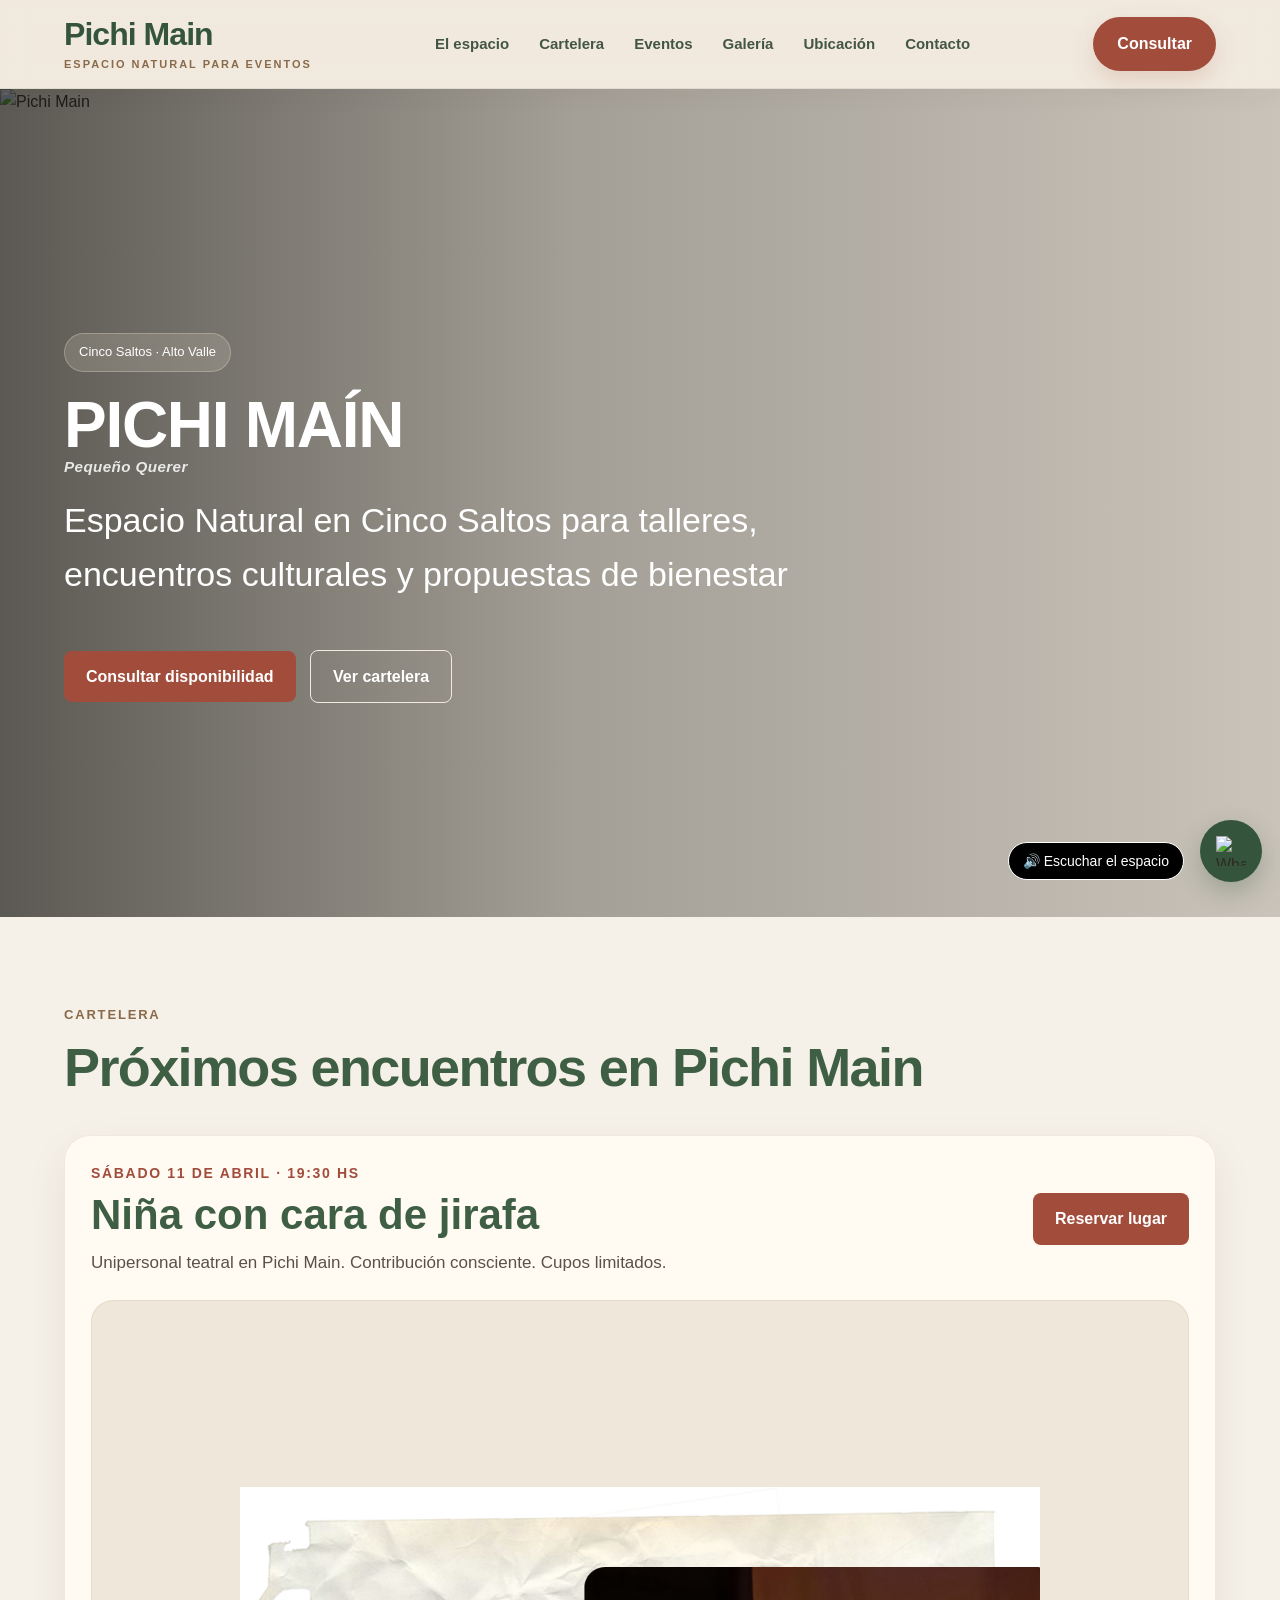
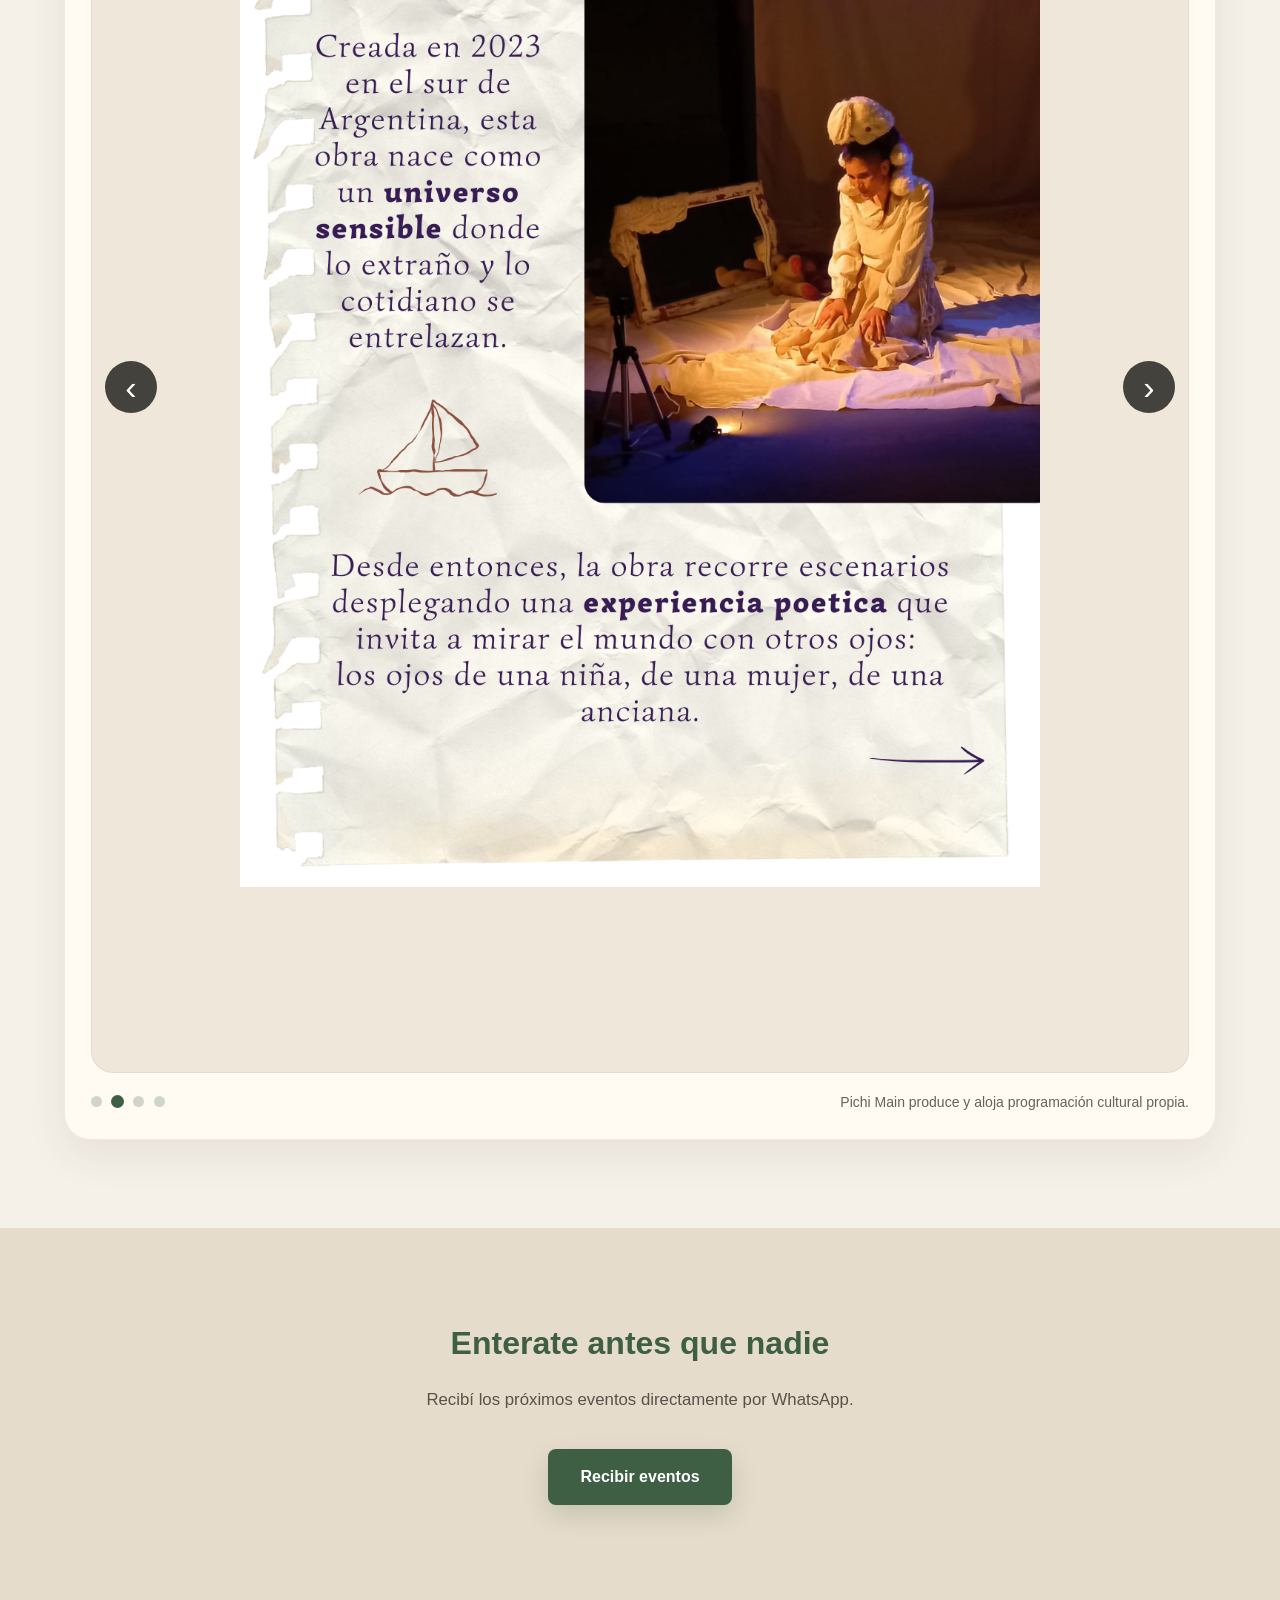
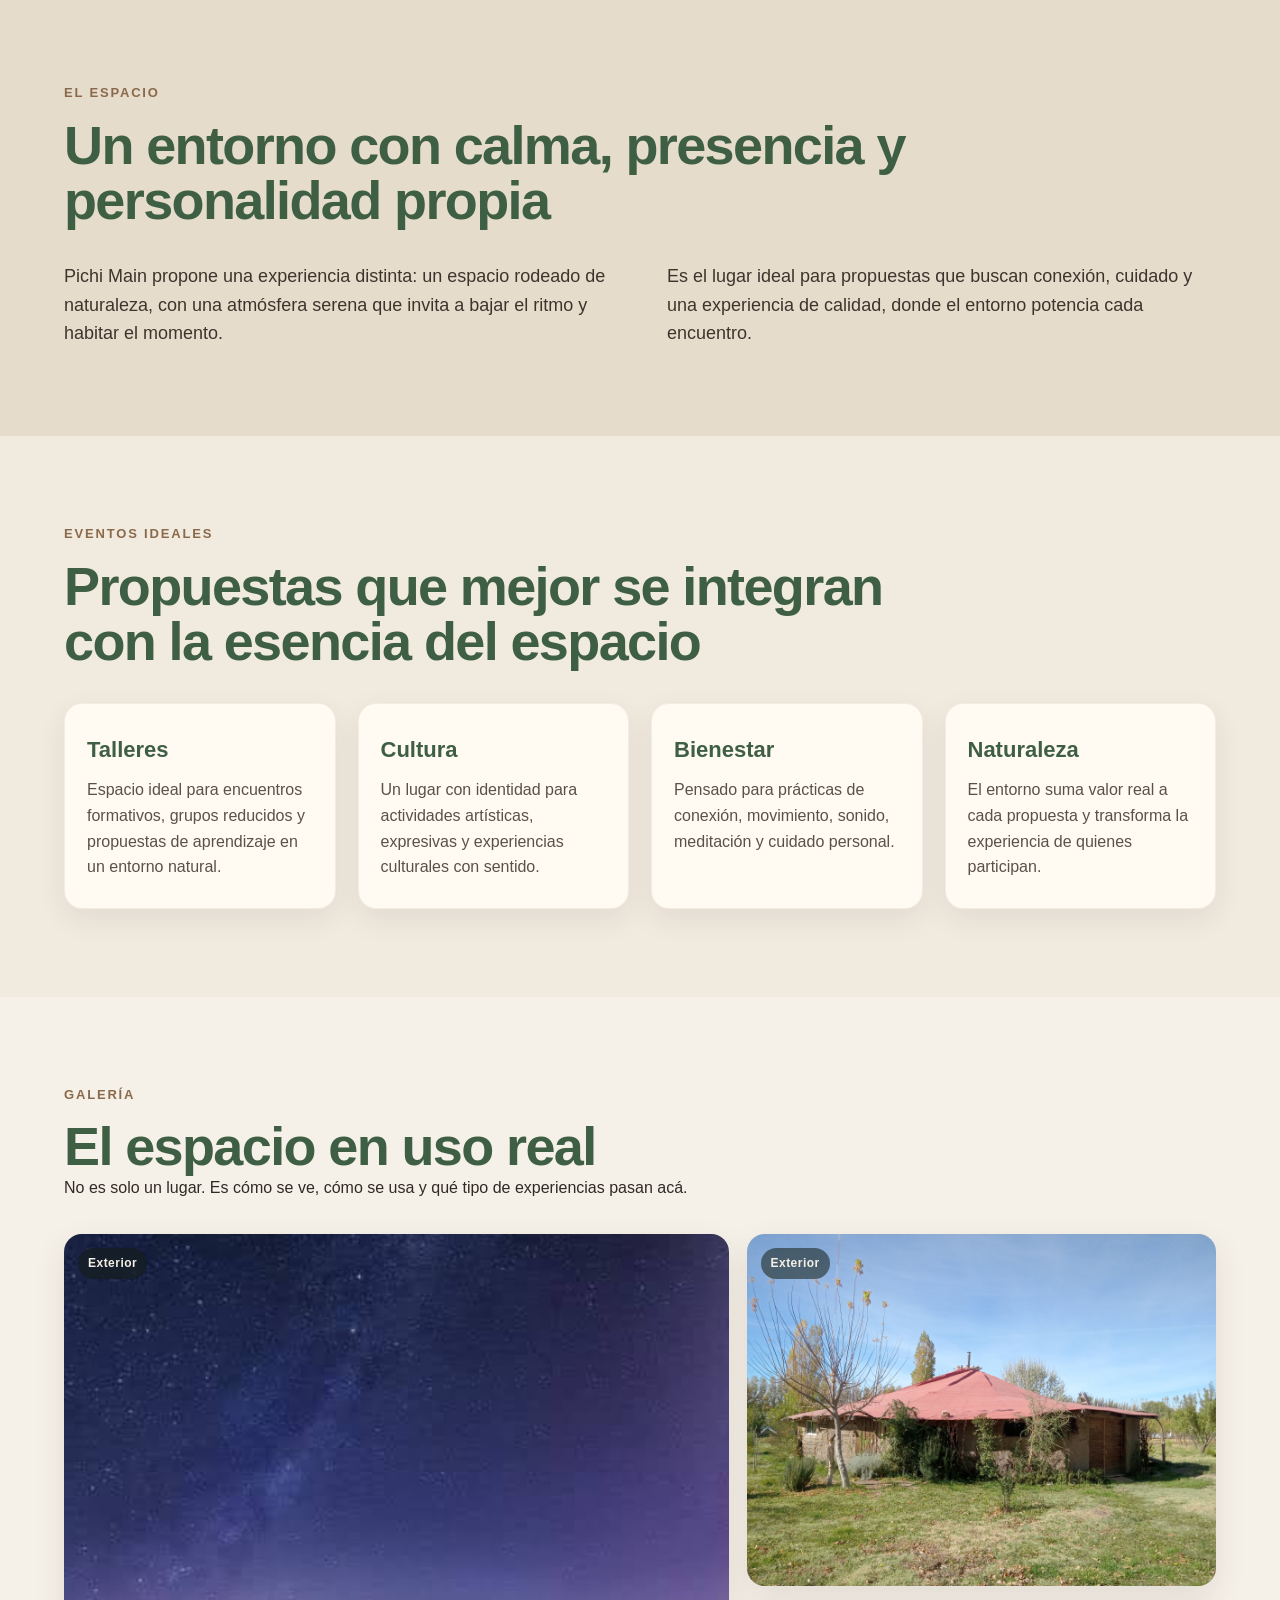
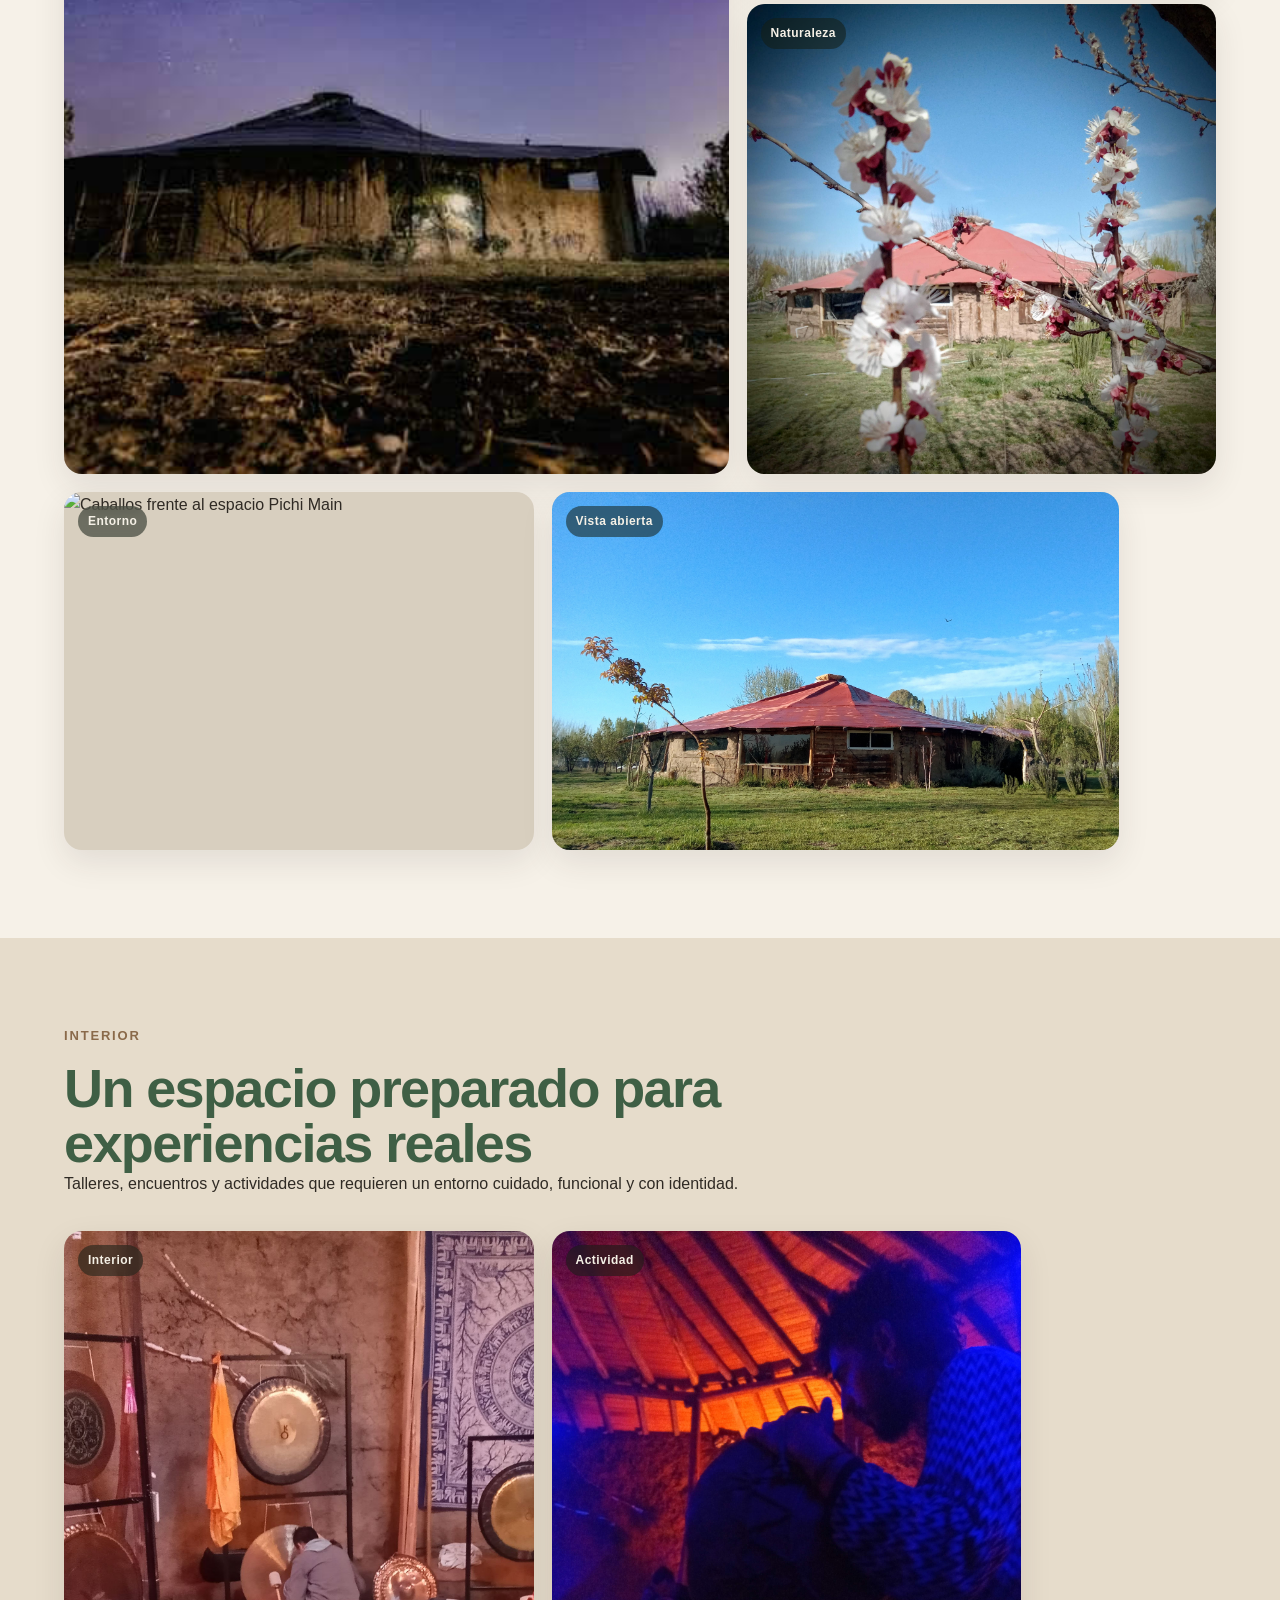
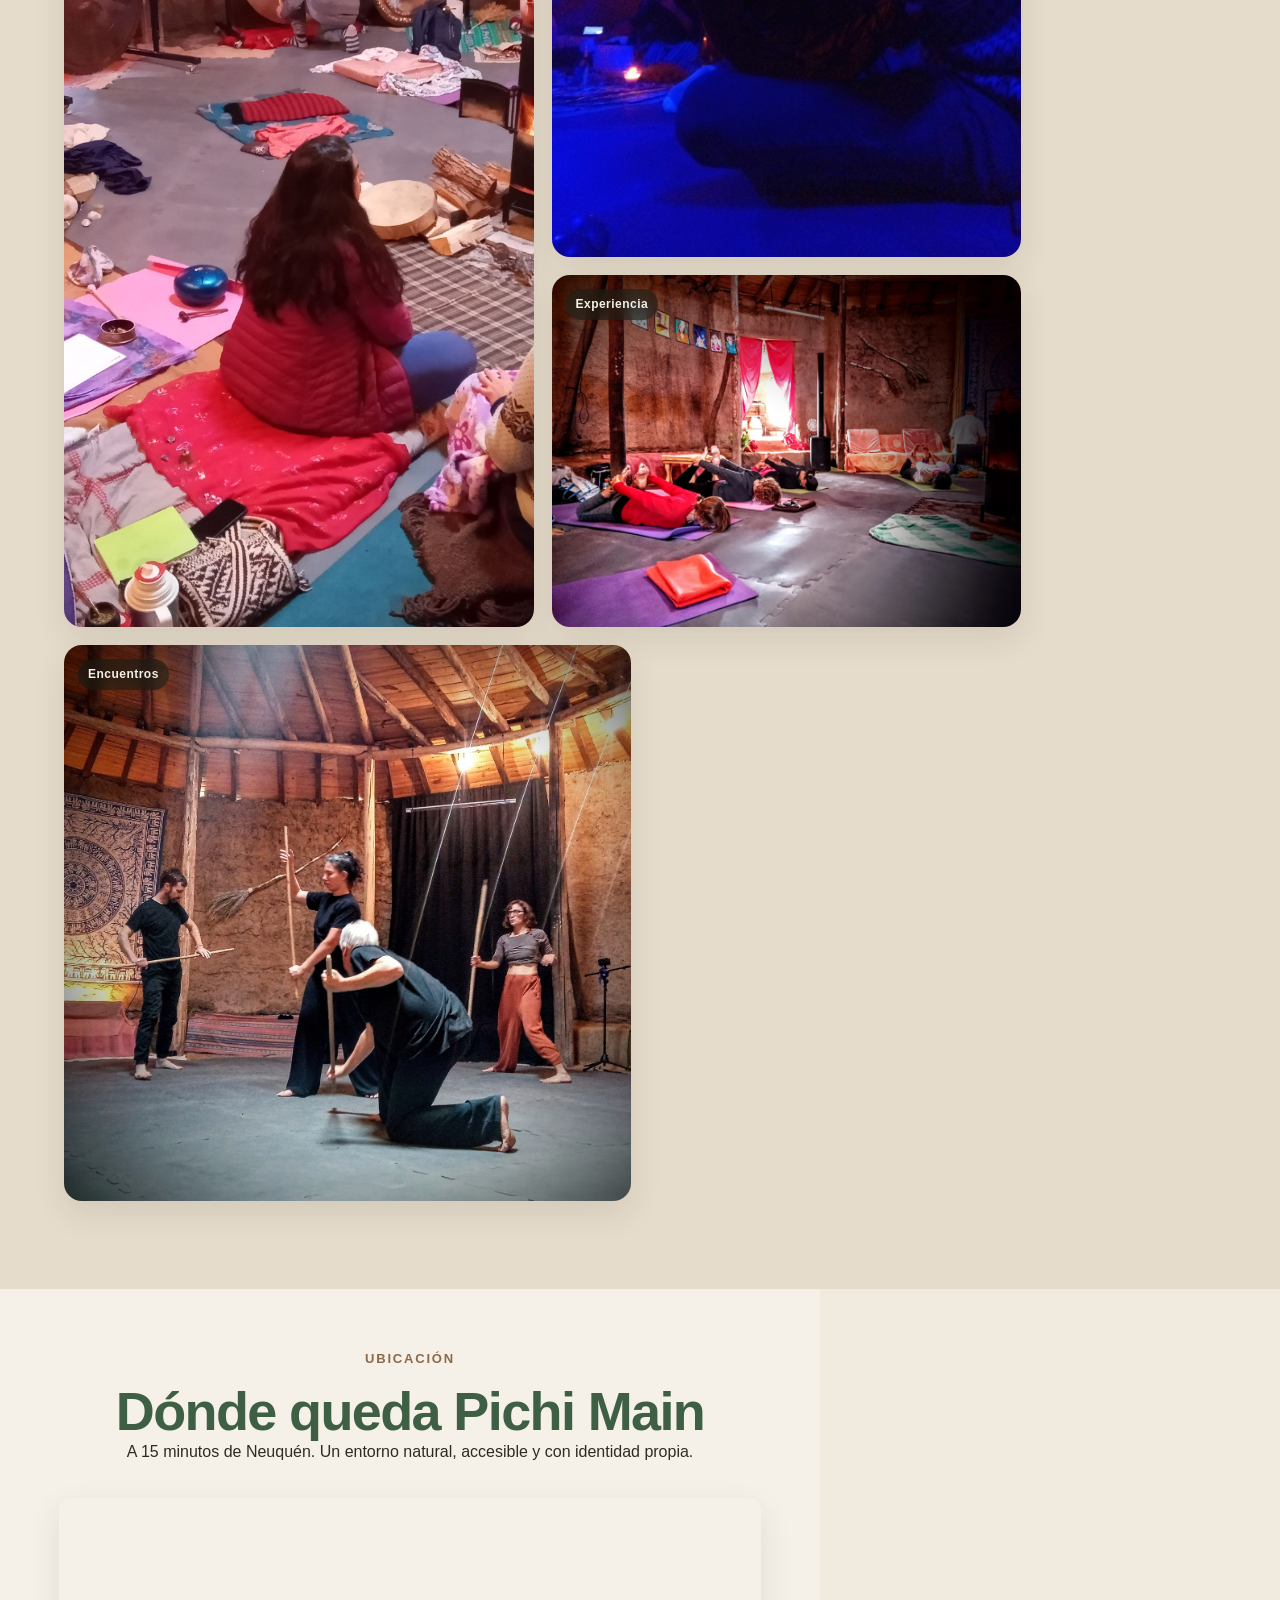
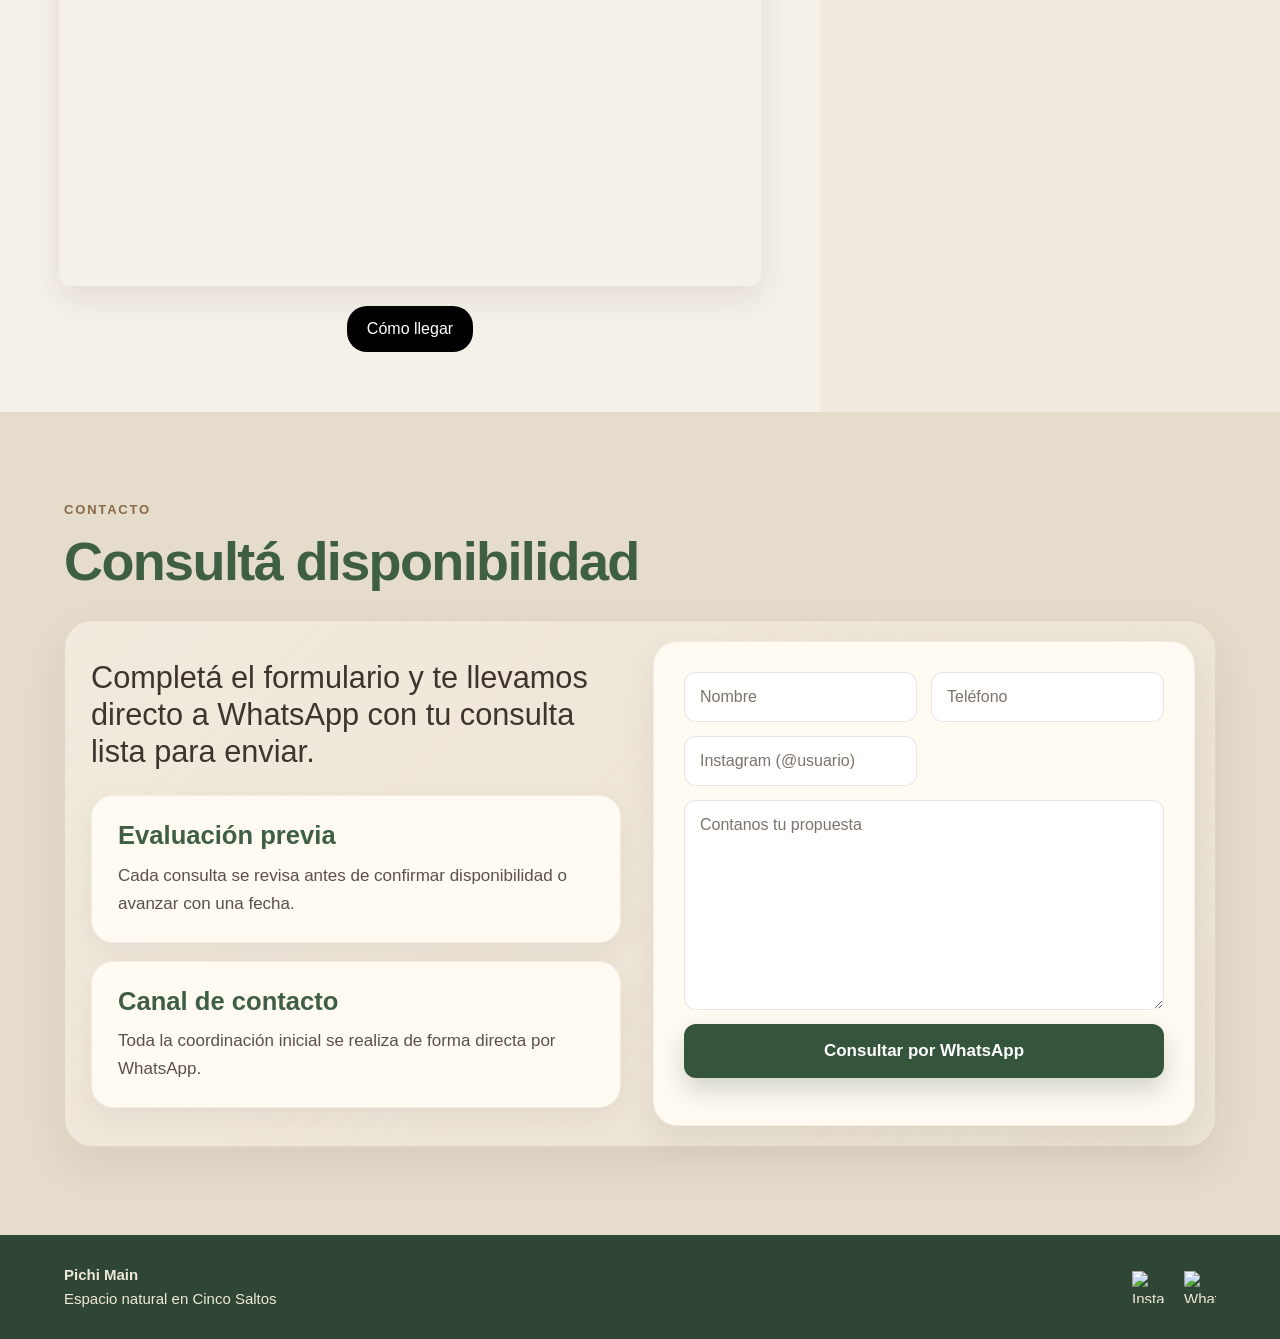
==== commit b49ecc76: "Modificamos la comunidad" ====
--- a/index.html
+++ b/index.html
@@ -149,19 +149,23 @@
   </div>
 </section>
   <section class="comunidad">
-    <div class="contenedor">
-      <h2>Comunidad Pichi Main</h2>
-      <p>Recibí información anticipada de los próximos eventos (mínimo 3 por mes).</p>
-
-      <a 
-        href="https://wa.me/542996726460?text=Hola!%20Quiero%20recibir%20novedades%20de%20los%20proximos%20eventos%20en%20Pichi%20Main"
-        target="_blank"
-        class="btn-comunidad"
-      >
-        Recibir próximos eventos
-      </a>
-    </div>
-  </section>
+  <div class="container comunidad-inner">
+
+    <div class="comunidad-texto">
+      <h2>Enterate antes que nadie</h2>
+      <p>Recibí los próximos eventos directamente por WhatsApp.</p>
+    </div>
+
+    <a 
+      href="https://wa.me/542996726460?text=Hola!%20Quiero%20recibir%20novedades%20de%20los%20proximos%20eventos%20en%20Pichi%20Main"
+      target="_blank"
+      class="btn-comunidad"
+    >
+      Recibir eventos
+    </a>
+
+  </div>
+</section>
 
   <section id="espacio" class="section section-light">
     <div class="container">
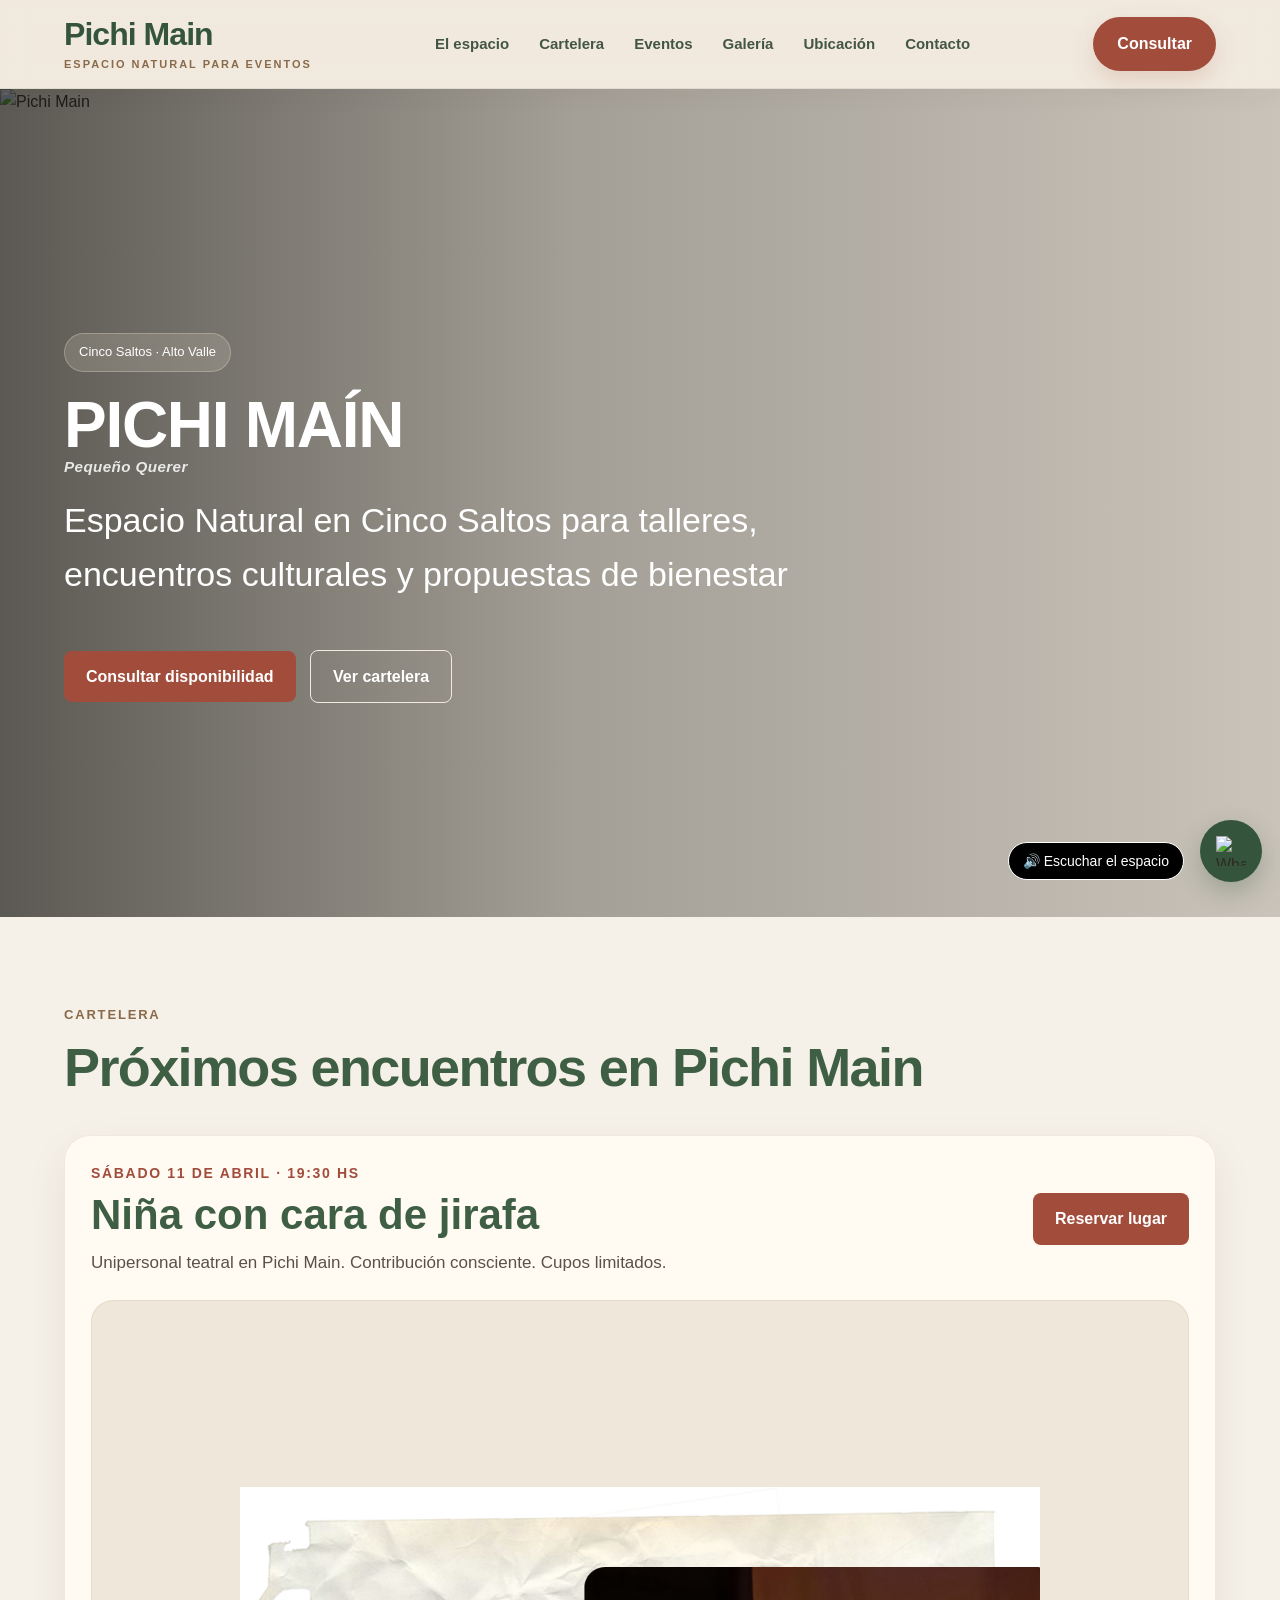
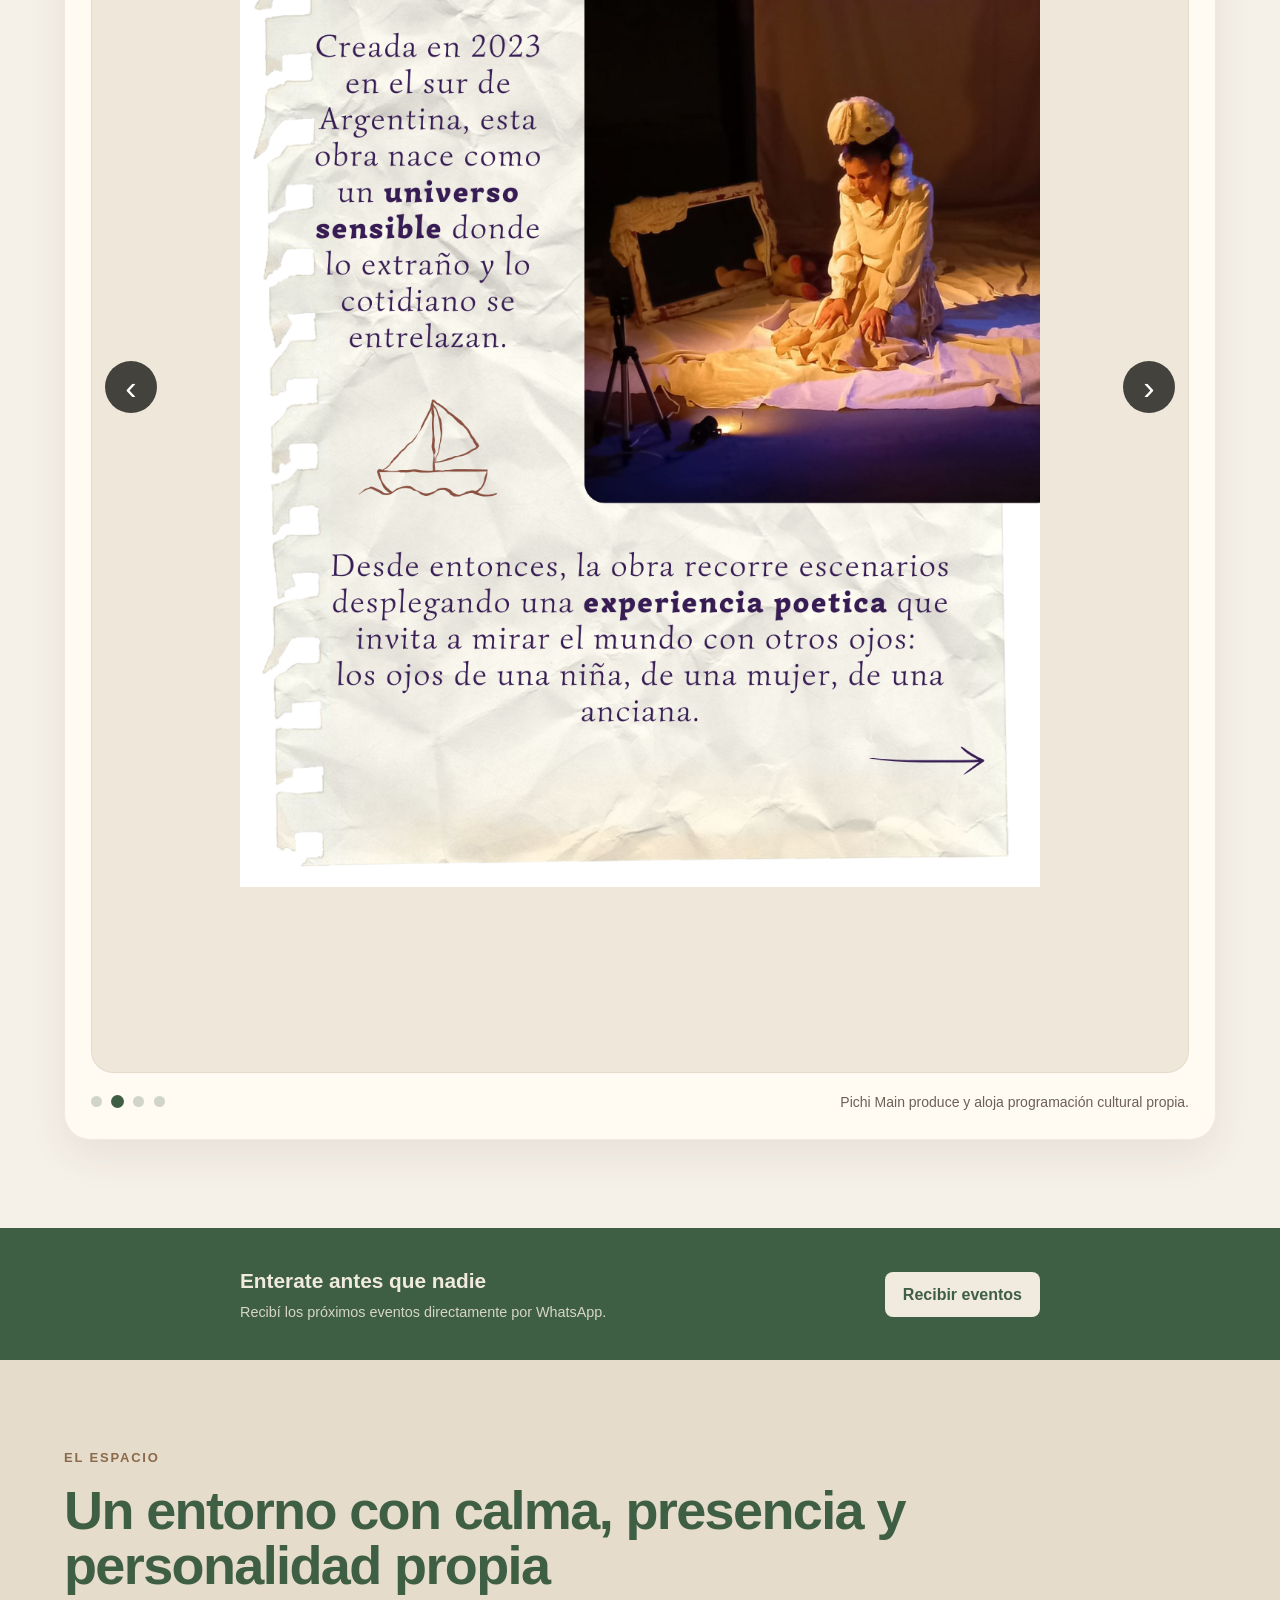
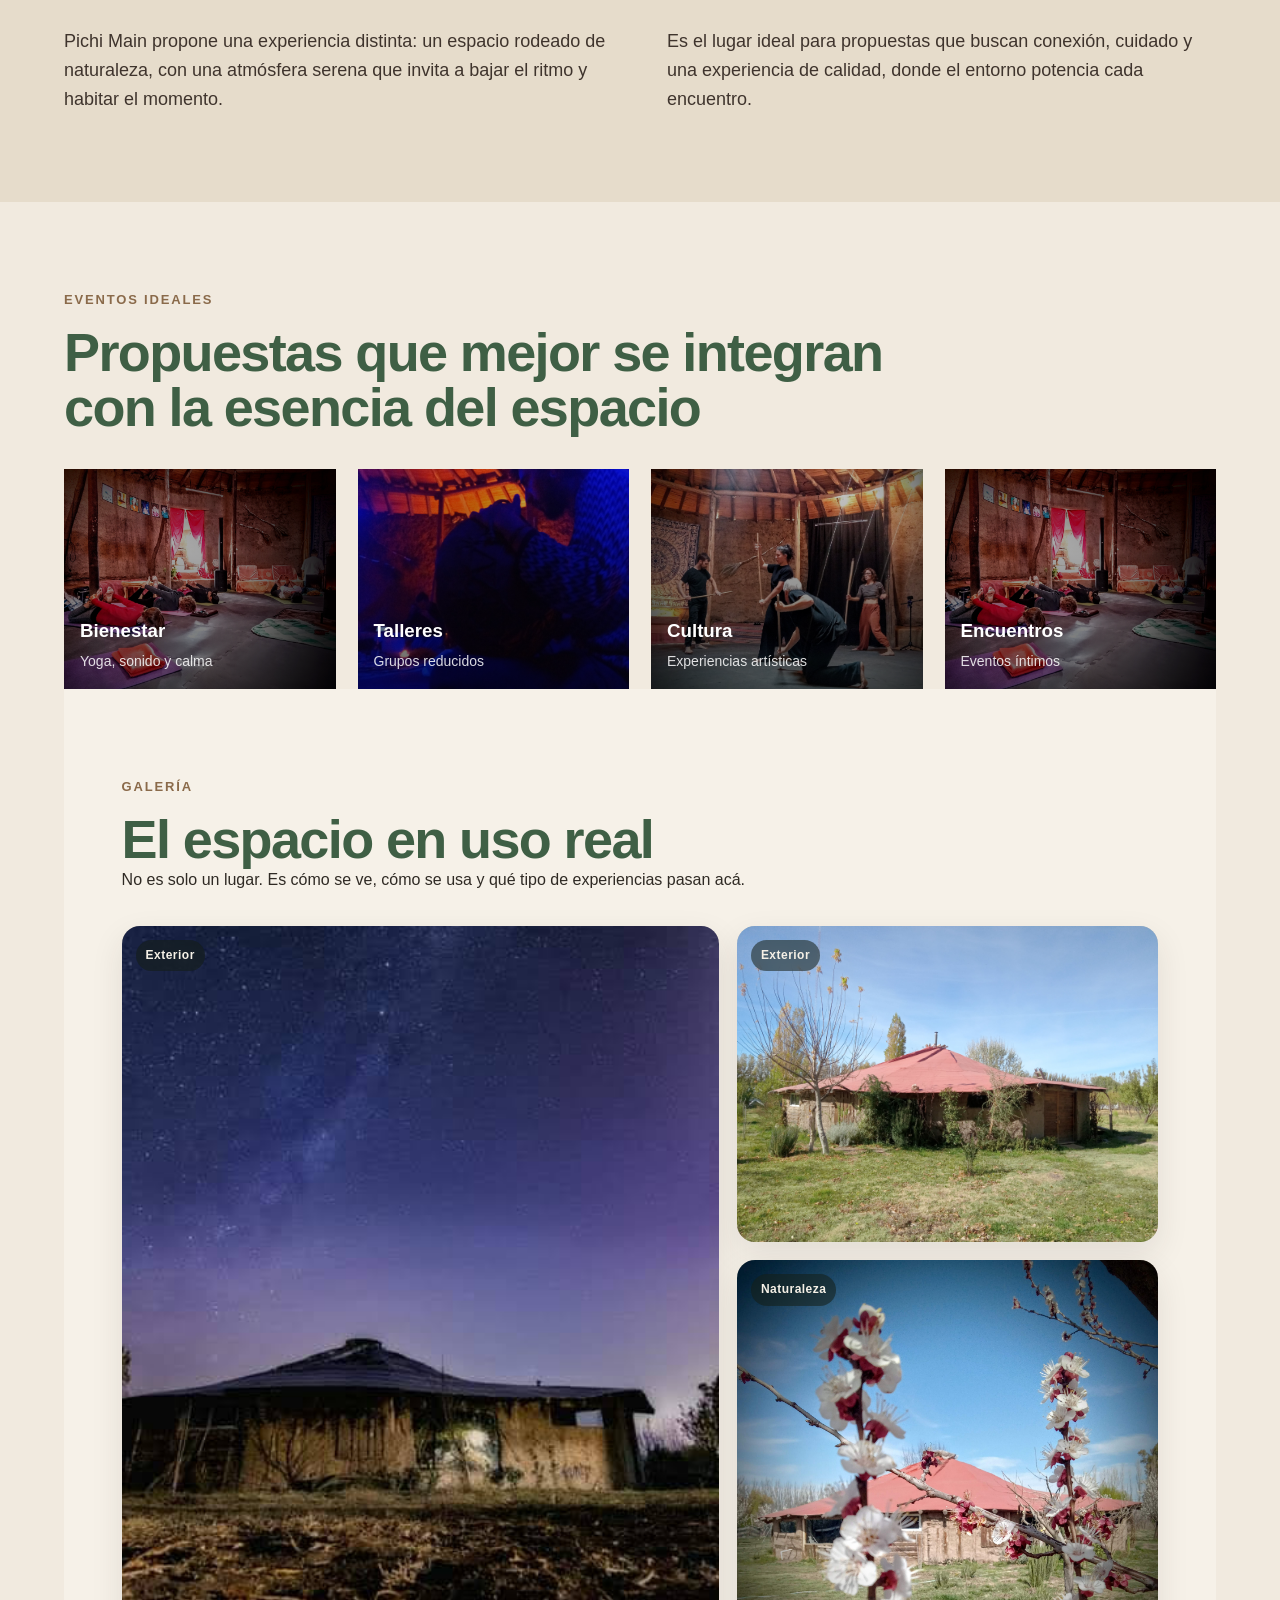
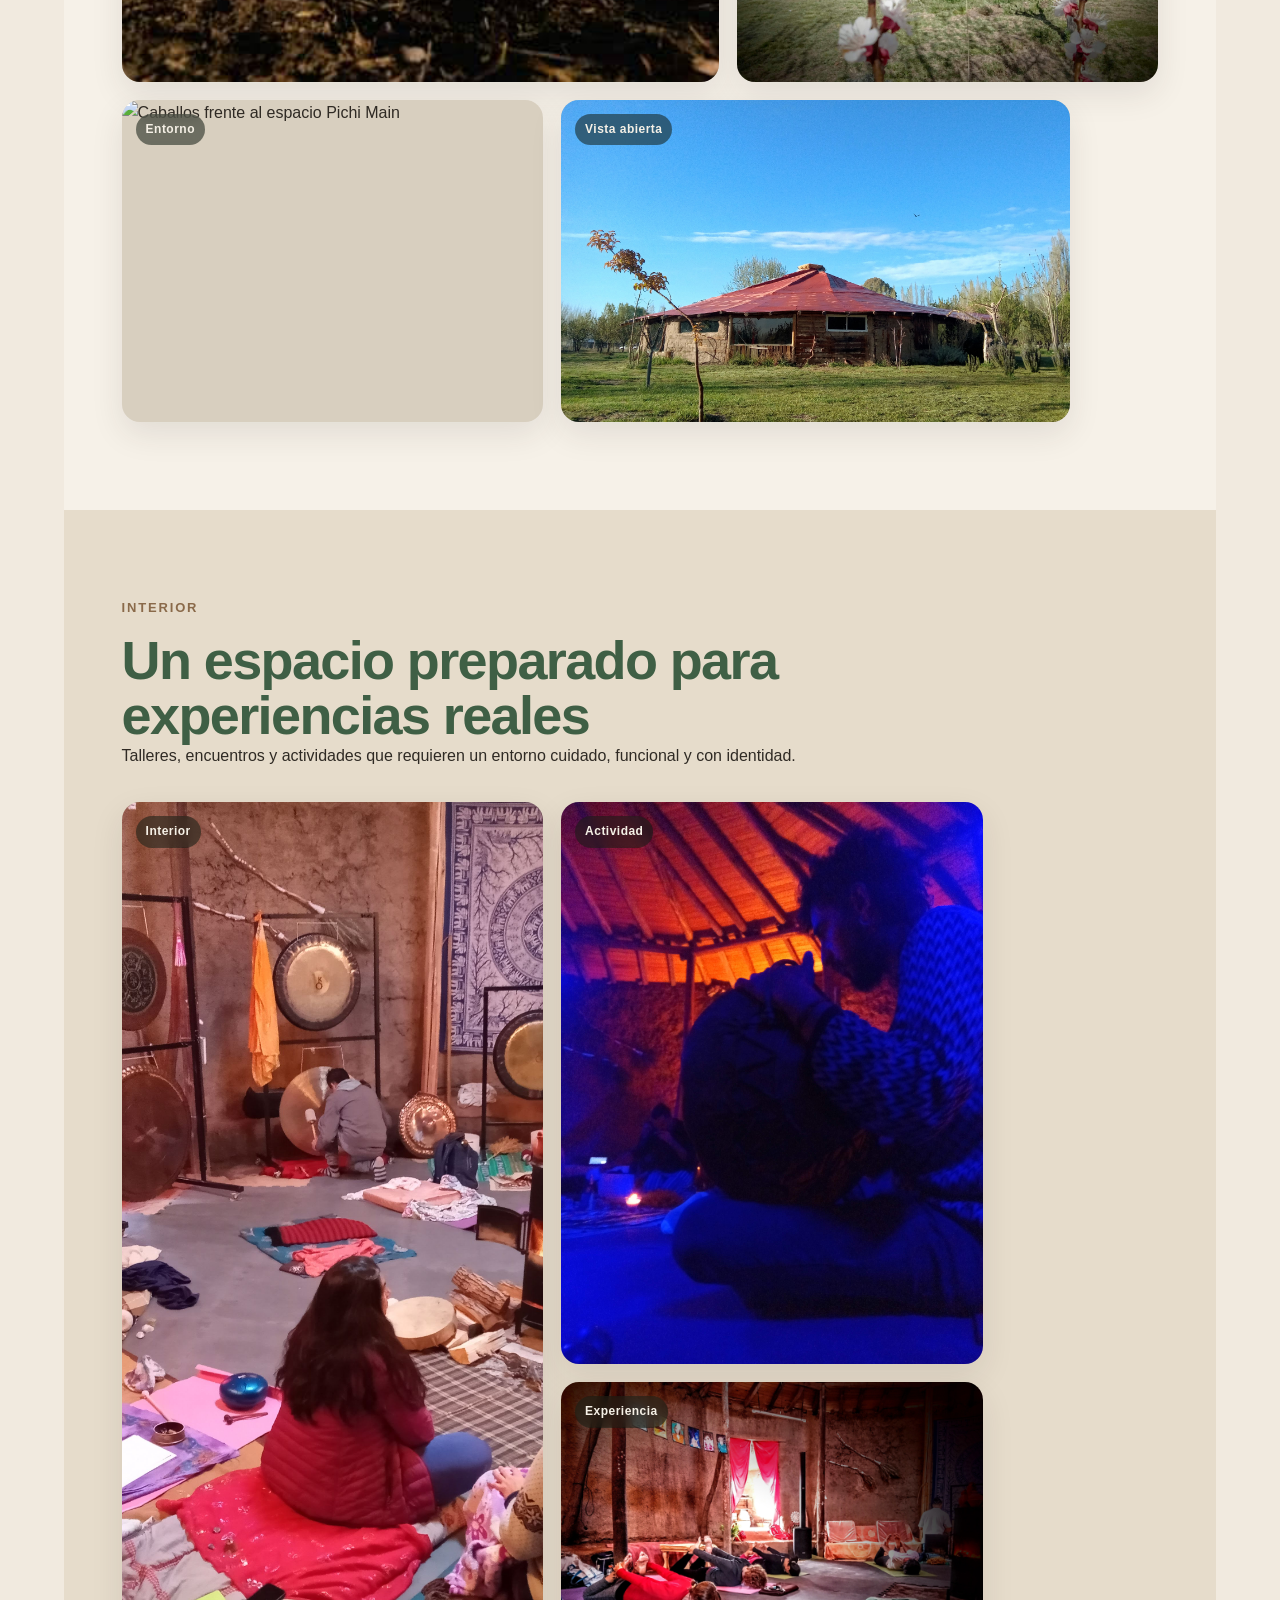
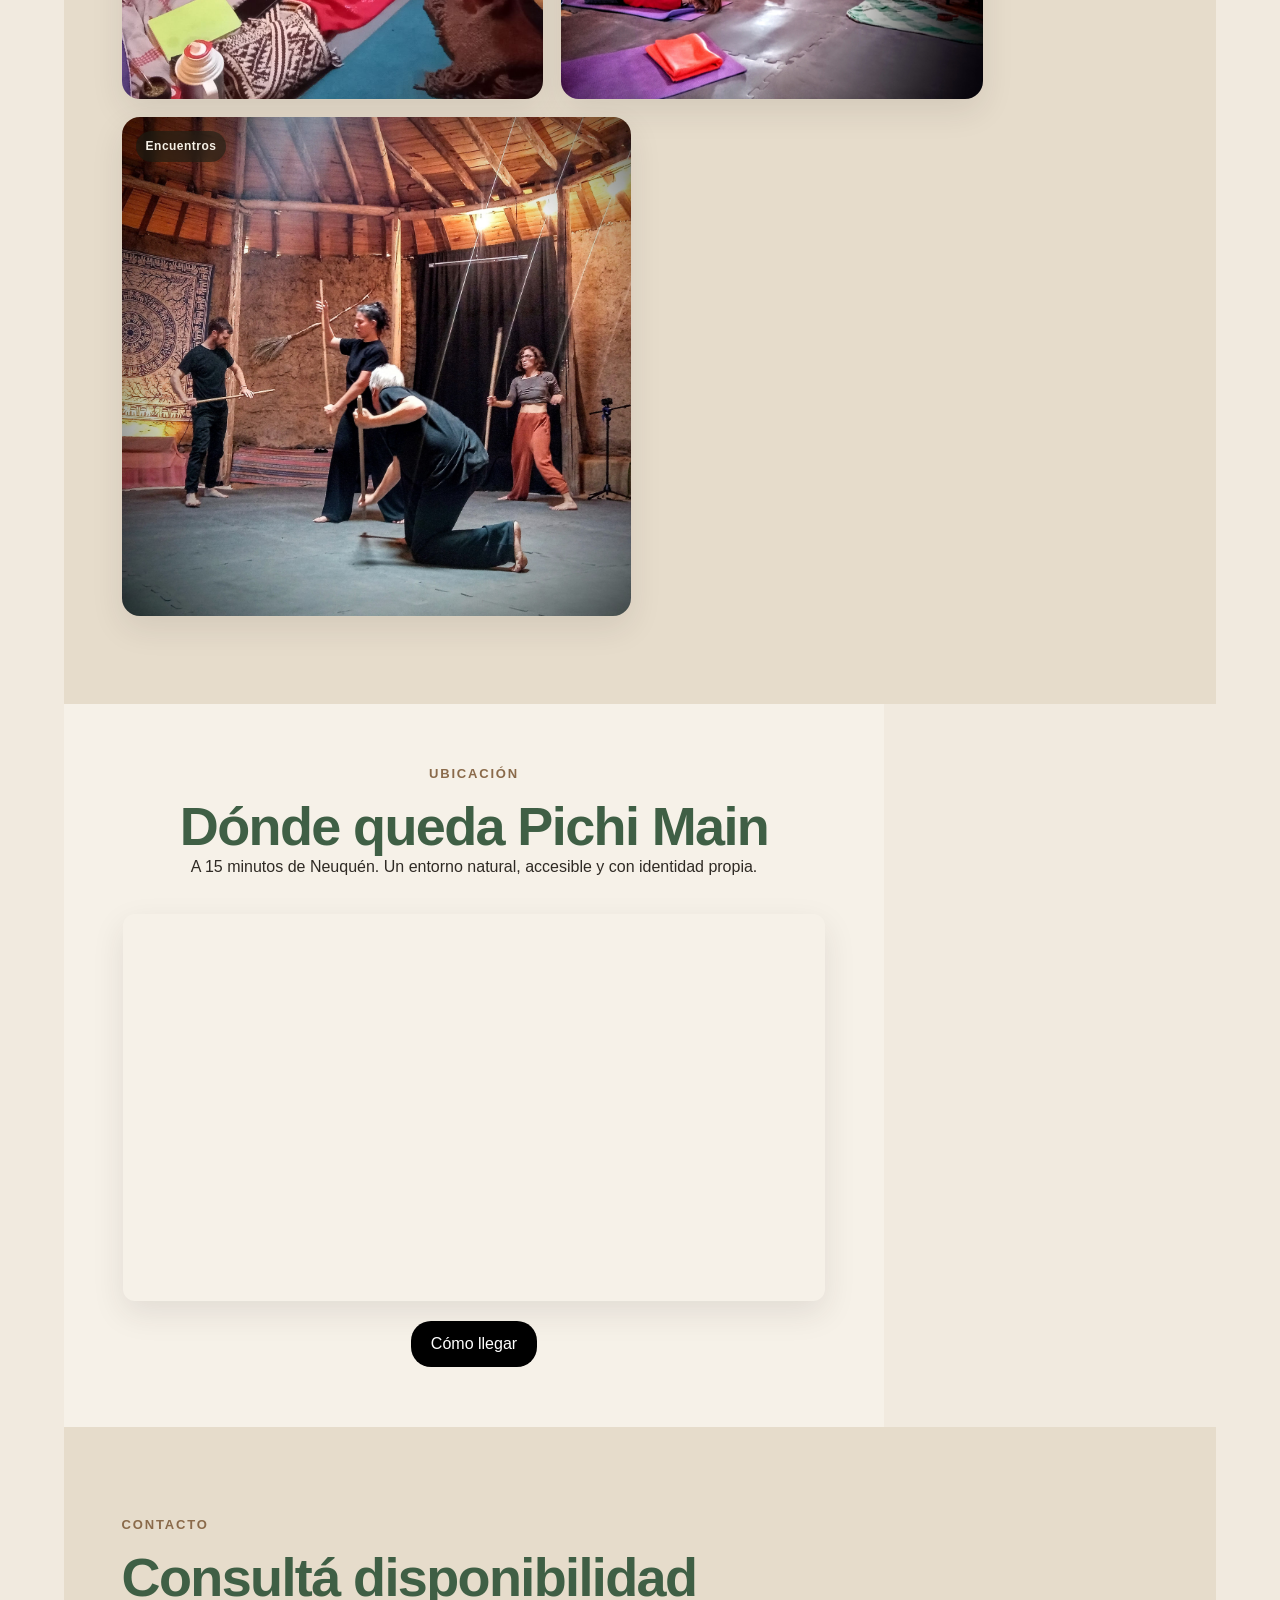
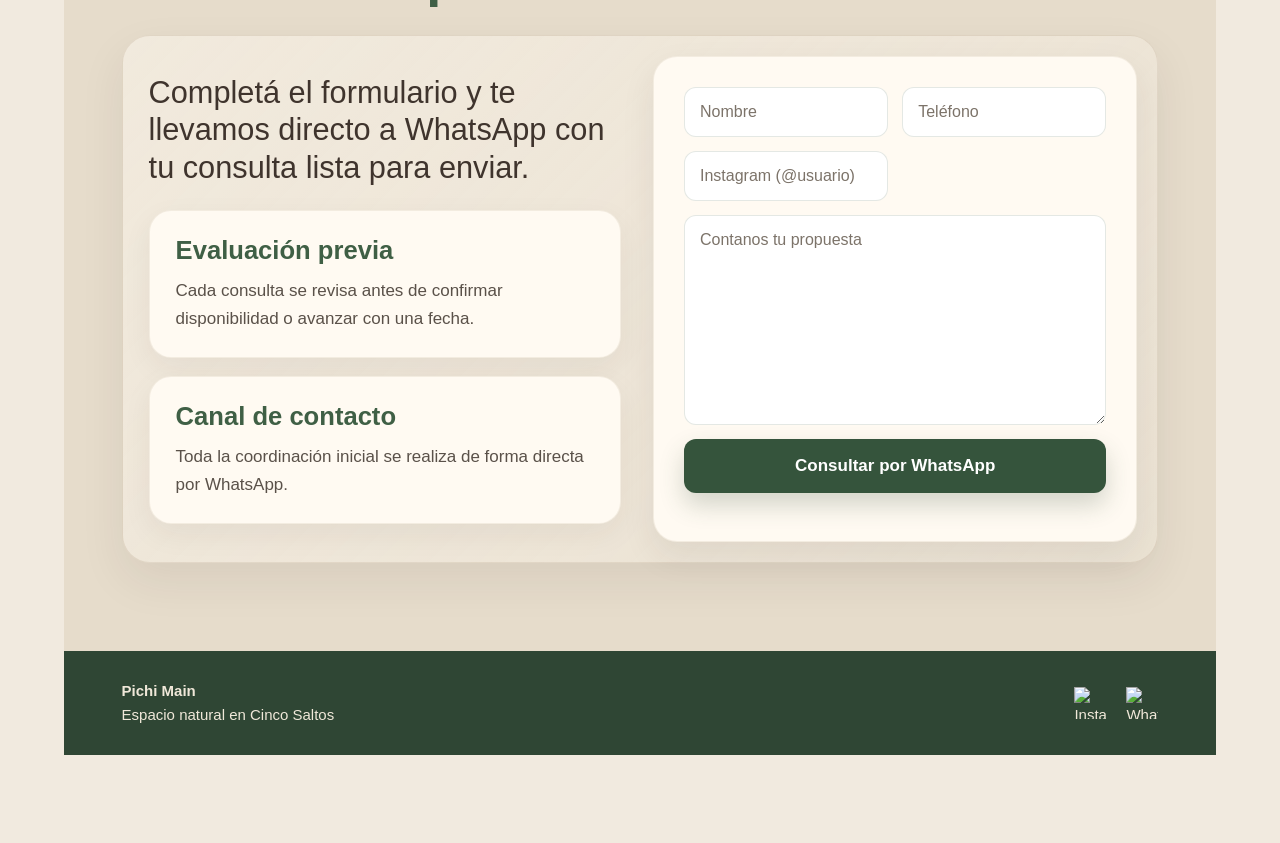
==== commit bba92ec7: "Mejoramos los Eventos Ideales" ====
--- a/index.html
+++ b/index.html
@@ -198,29 +198,41 @@
         <h2 class="section-title">Propuestas que mejor se integran con la esencia del espacio</h2>
       </div>
 
-      <div class="cards">
-        <div class="card">
-          <h3>Talleres</h3>
-          <p>Espacio ideal para encuentros formativos, grupos reducidos y propuestas de aprendizaje en un entorno natural.</p>
-        </div>
-
-        <div class="card">
-          <h3>Cultura</h3>
-          <p>Un lugar con identidad para actividades artísticas, expresivas y experiencias culturales con sentido.</p>
-        </div>
-
-        <div class="card">
-          <h3>Bienestar</h3>
-          <p>Pensado para prácticas de conexión, movimiento, sonido, meditación y cuidado personal.</p>
-        </div>
-
-        <div class="card">
-          <h3>Naturaleza</h3>
-          <p>El entorno suma valor real a cada propuesta y transforma la experiencia de quienes participan.</p>
-        </div>
-      </div>
-    </div>
-  </section>
+    <div class="cards">
+
+  <div class="card-img">
+    <img src="pics/interioryoga.jpg" alt="">
+    <div class="card-overlay">
+      <h3>Bienestar</h3>
+      <p>Yoga, sonido y calma</p>
+    </div>
+  </div>
+
+  <div class="card-img">
+    <img src="pics/interiortambor.jpg" alt="">
+    <div class="card-overlay">
+      <h3>Talleres</h3>
+      <p>Grupos reducidos</p>
+    </div>
+  </div>
+
+  <div class="card-img">
+    <img src="pics/interiorteatro.jpg" alt="">
+    <div class="card-overlay">
+      <h3>Cultura</h3>
+      <p>Experiencias artísticas</p>
+    </div>
+  </div>
+
+  <div class="card-img">
+    <img src="pics/interioryoga.jpg" alt="">
+    <div class="card-overlay">
+      <h3>Encuentros</h3>
+      <p>Eventos íntimos</p>
+    </div>
+  </div>
+
+</div>
 
   <section id="galeria" class="section section-gallery">
     <div class="container">
--- a/style.css
+++ b/style.css
@@ -354,7 +354,8 @@
 
 .card p {
   color: #5a5149;
-  font-size: 16px;
+  font-size: 15px;
+  line-height: 1.4;
 }
 
 .gallery-grid {
@@ -490,6 +491,7 @@
   position: relative;
   width: 100%;
   aspect-ratio: 4 / 5;
+  overflow: hidden;
 }
 
 .cartelera-slide {
@@ -597,41 +599,52 @@
 ================================= */
 
 .comunidad {
-  background: #e6dccb;
-  padding: 90px 20px;
-  text-align: center;
-}
-
-.comunidad h2 {
-  font-size: 2rem;
-  margin-bottom: 18px;
+  background: #3f5f45;
+  padding: 36px 20px;
+  color: #f1eadf;
+}
+
+.comunidad-inner {
+  display: flex;
+  justify-content: space-between;
+  align-items: center;
+  gap: 16px;
+  max-width: 800px;
+  margin: 0 auto;
+}
+
+.comunidad-texto h2 {
+  font-size: 1.3rem;
+  margin-bottom: 4px;
+  color: #f1eadf;
+}
+
+.comunidad-texto p {
+  font-size: 0.9rem;
+ color: rgba(241, 234, 223, 0.85);
+}
+
+.btn-comunidad {
+ background-color: #f1eadf;
   color: #3f5f45;
-}
-
-.comunidad p {
-  font-size: 1.05rem;
-  margin-bottom: 35px;
-  color: #5a5149;
-  max-width: 600px;
-  margin-left: auto;
-  margin-right: auto;
-}
-
-.btn-comunidad {
-  display: inline-block;
-  background-color: #3f5f45;
-  color: #ffffff;
-  padding: 15px 32px;
+  padding: 10px 18px;
   border-radius: 8px;
-  text-decoration: none;
   font-weight: 600;
-  transition: all 0.25s ease;
-  box-shadow: 0 10px 25px rgba(63, 95, 69, 0.2);
-}
-
-.btn-comunidad:hover {
-  background-color: #324b37;
-  transform: translateY(-2px);
+  white-space: nowrap;
+}
+
+/* MOBILE */
+@media (max-width: 680px) {
+  .comunidad-inner {
+    flex-direction: column;
+    align-items: flex-start;
+    gap: 10px;
+  }
+
+  .btn-comunidad {
+    width: 100%;
+    text-align: center;
+  }
 }
 
 /* ===============================
@@ -895,6 +908,44 @@
 
 .footer-icons img:hover {
   transform: scale(1.1);
+}
+.card-img {
+  position: relative;
+  overflow: hidden;
+  padding: 0;
+  background: none;
+  border: none;
+}
+
+.card-img img {
+  width: 100%;
+  height: 220px;
+  object-fit: cover;
+  display: block;
+}
+
+.card-overlay {
+  position: absolute;
+  inset: 0;
+  background: linear-gradient(
+    180deg,
+    rgba(0,0,0,0.2) 0%,
+    rgba(0,0,0,0.6) 100%
+  );
+  display: flex;
+  flex-direction: column;
+  justify-content: flex-end;
+  padding: 16px;
+}
+
+.card-overlay h3 {
+  color: #fff;
+  margin-bottom: 4px;
+}
+
+.card-overlay p {
+  color: rgba(255,255,255,0.85);
+  font-size: 14px;
 }
 
 /* ===============================
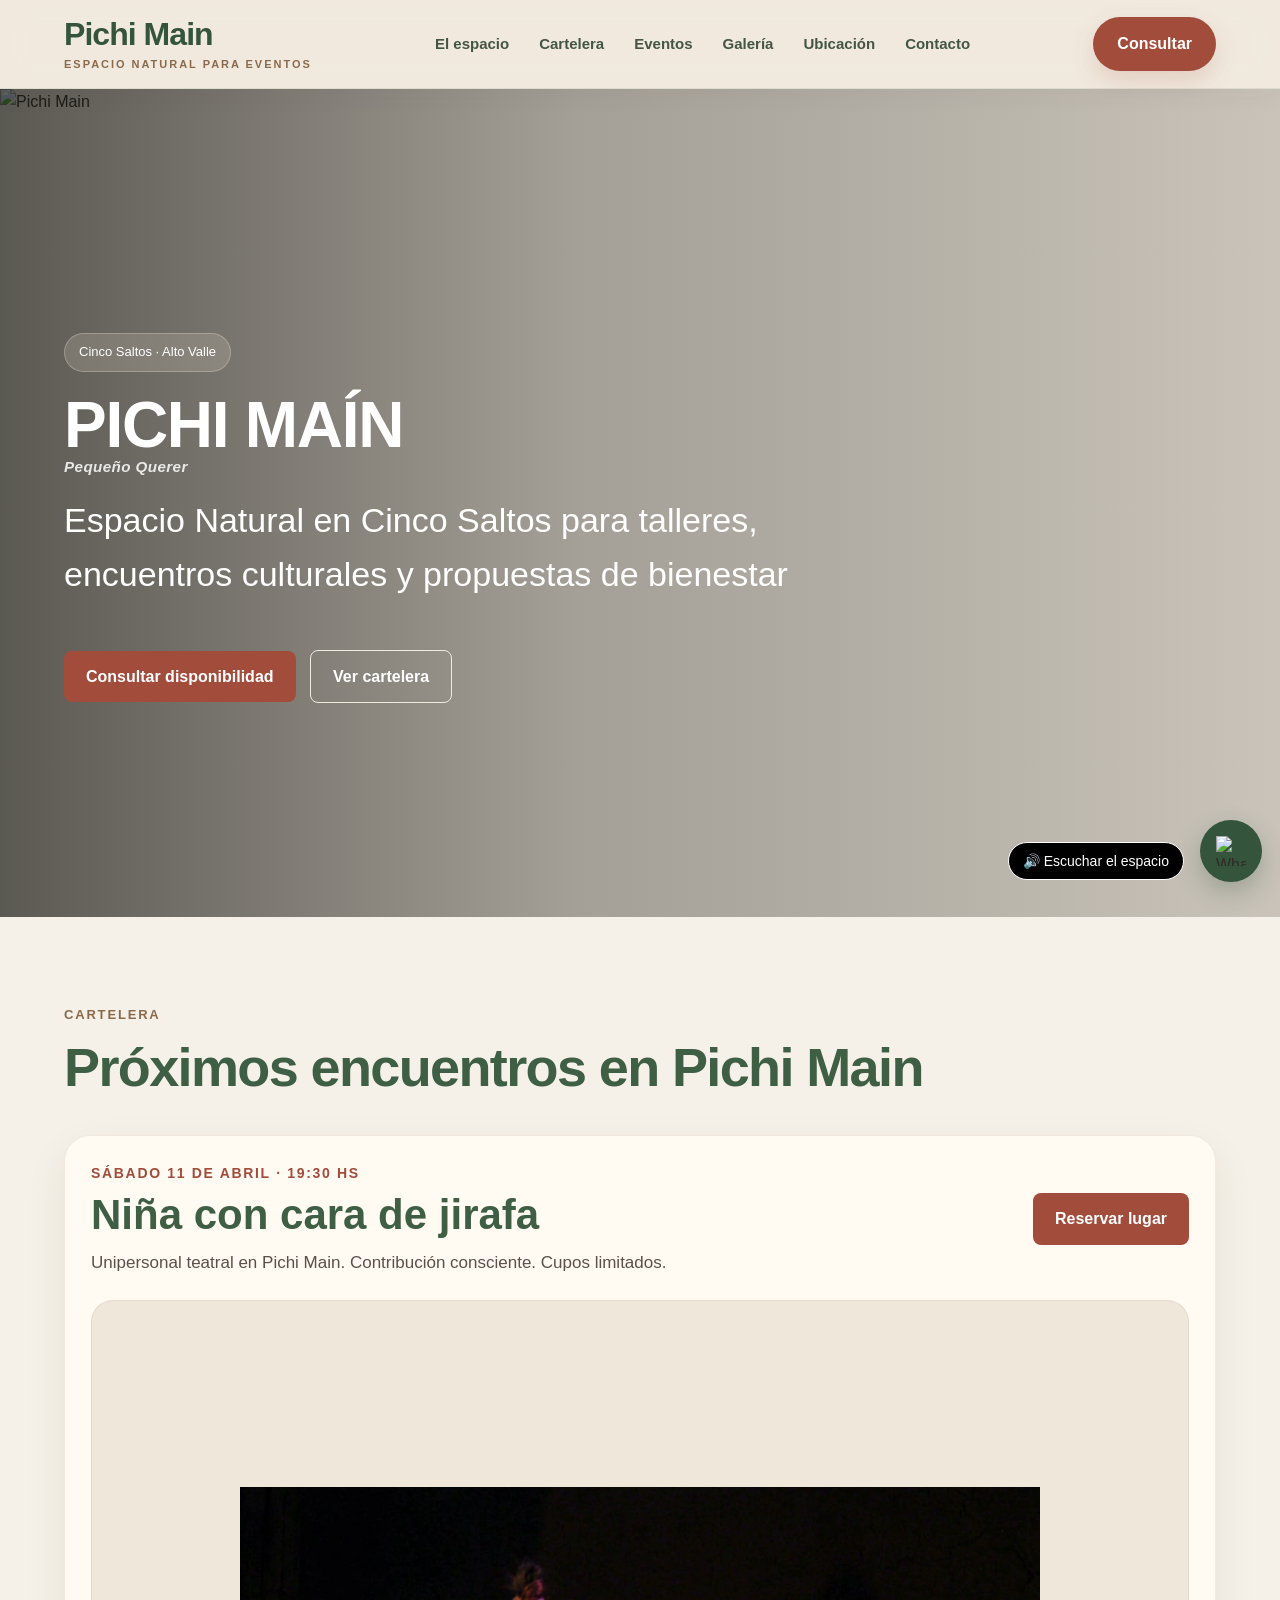
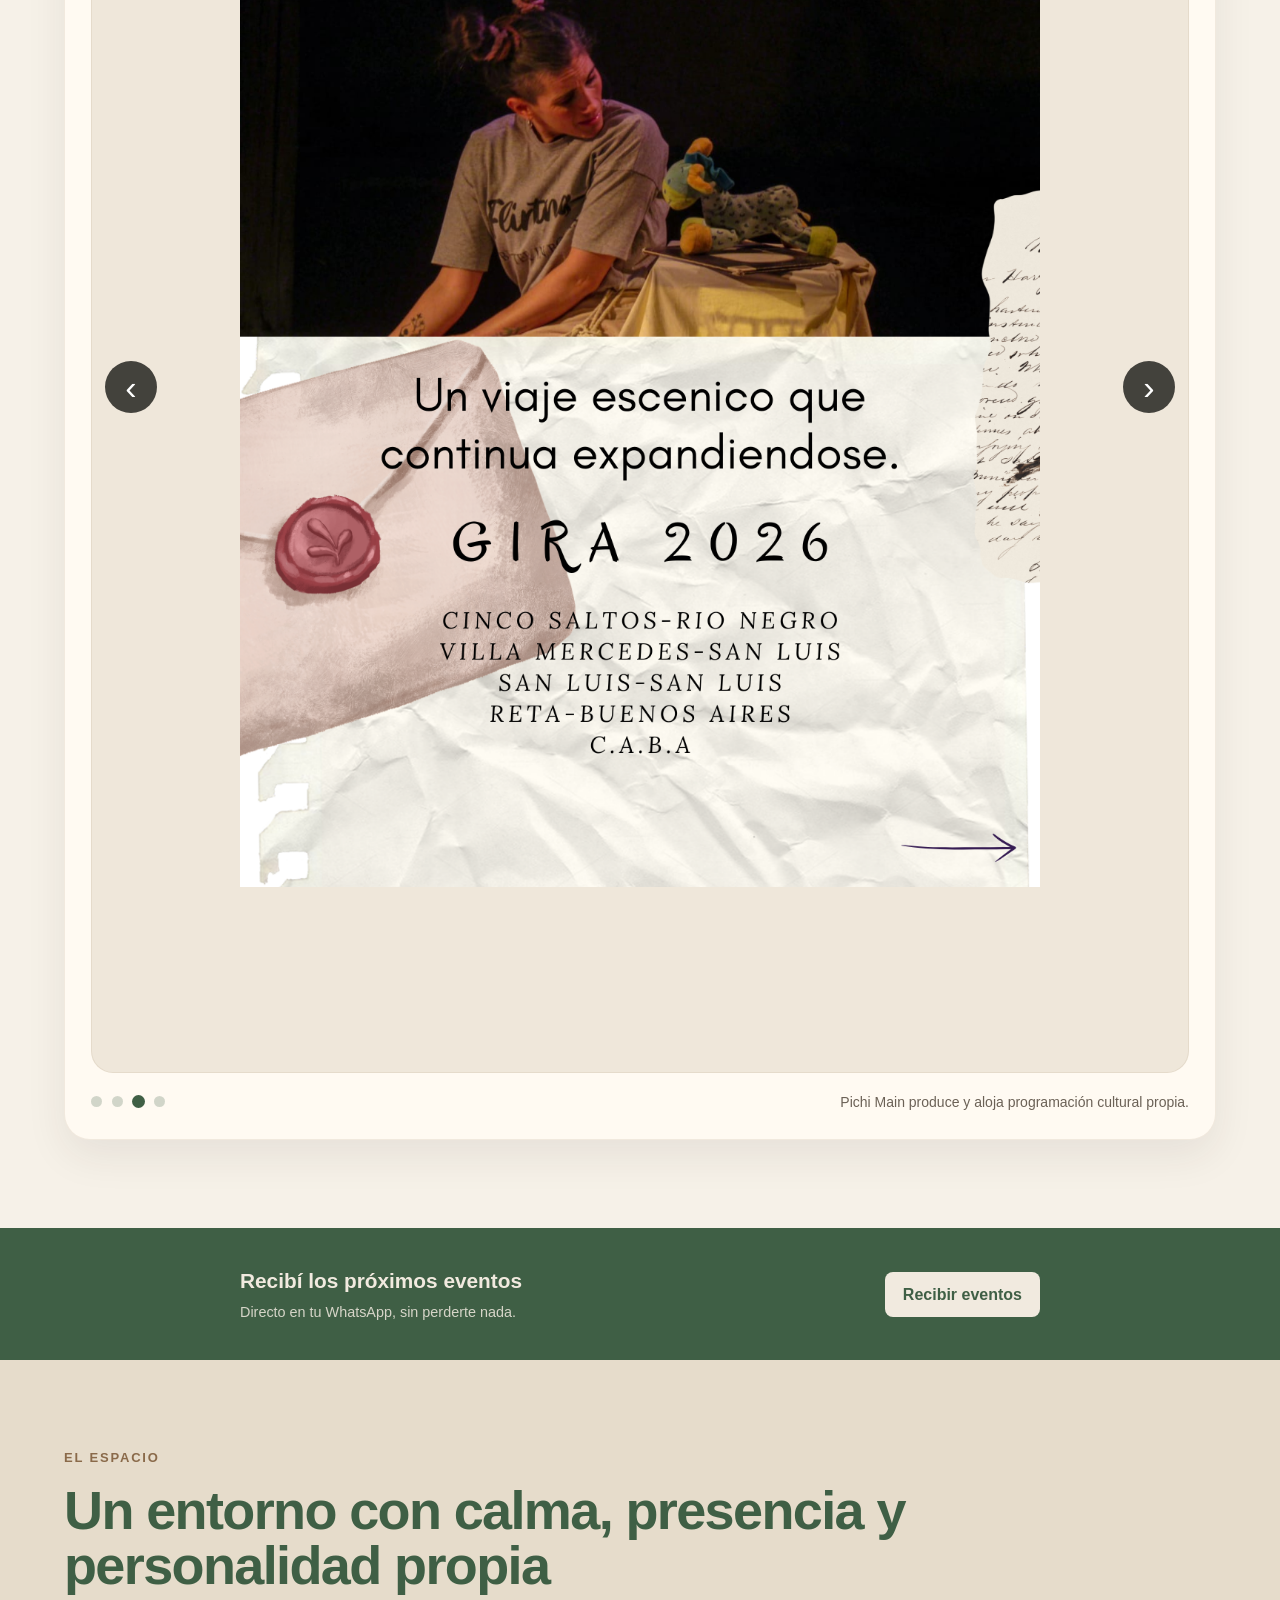
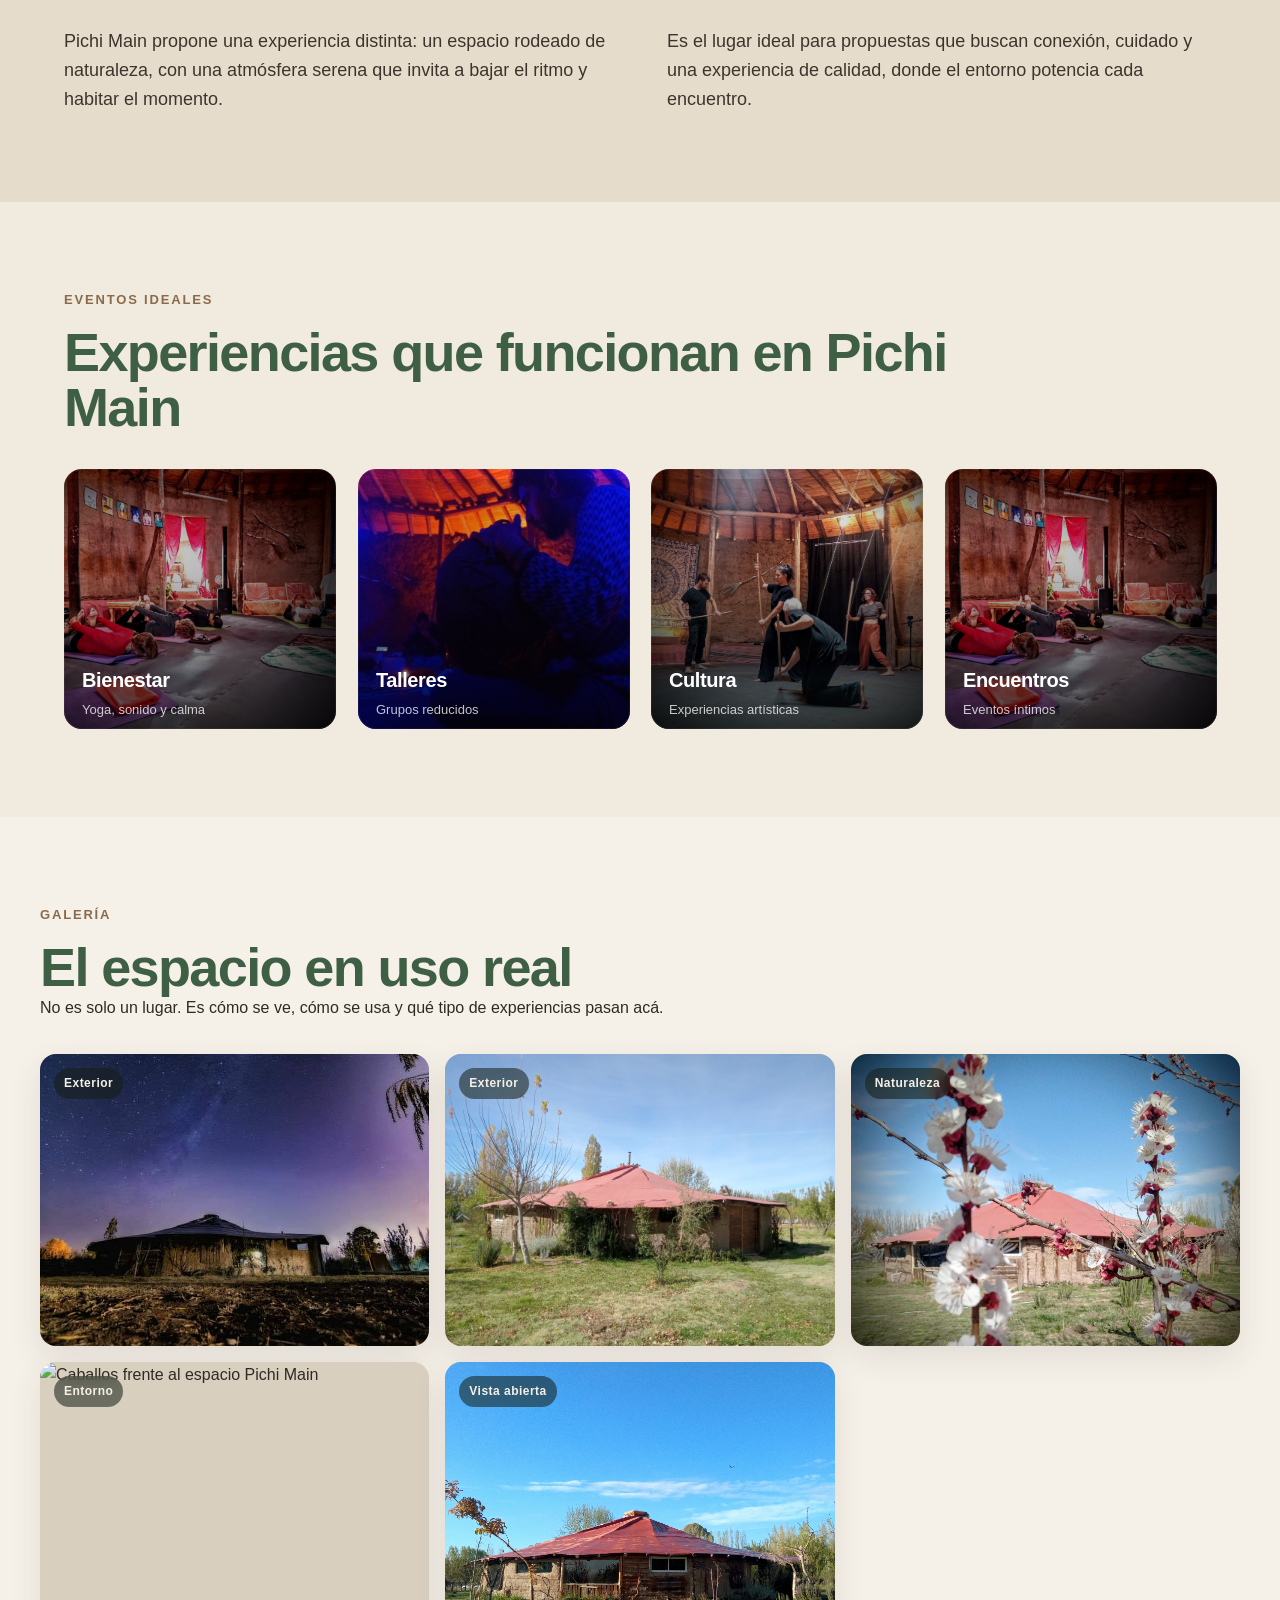
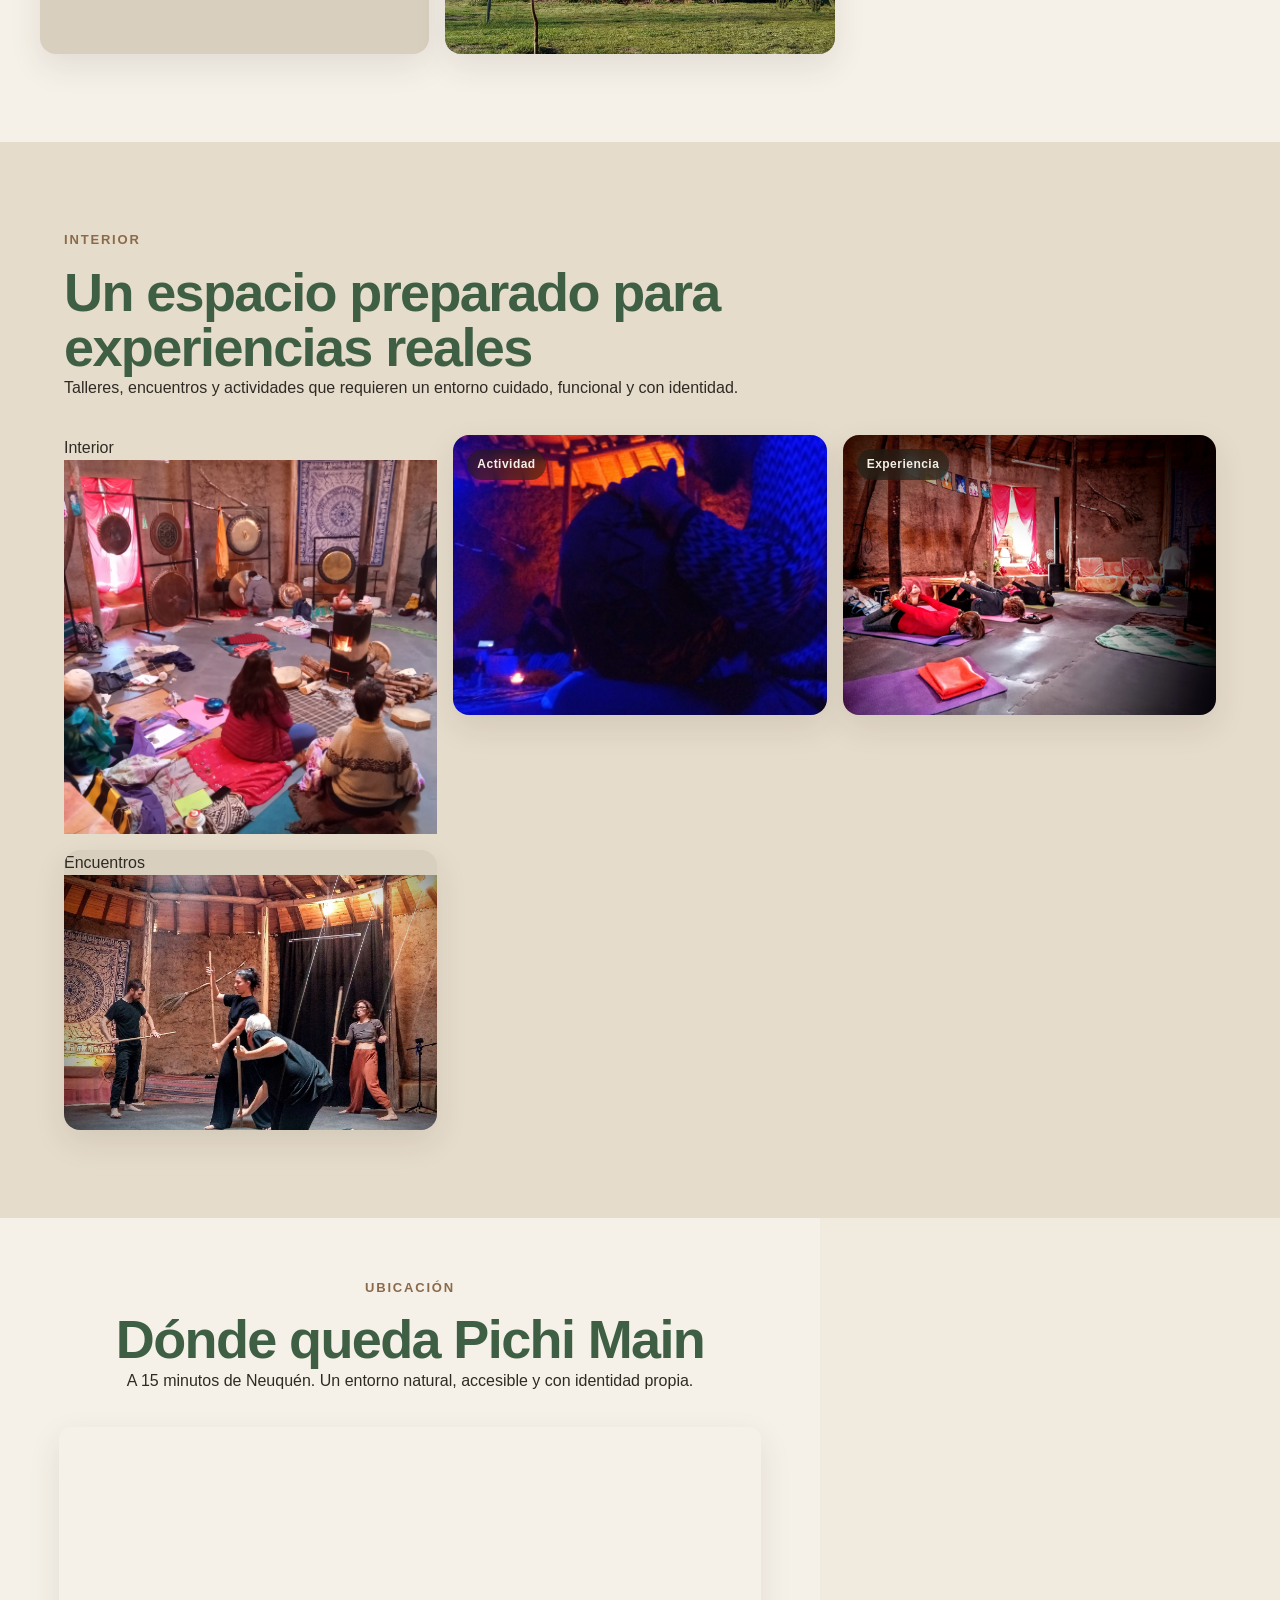
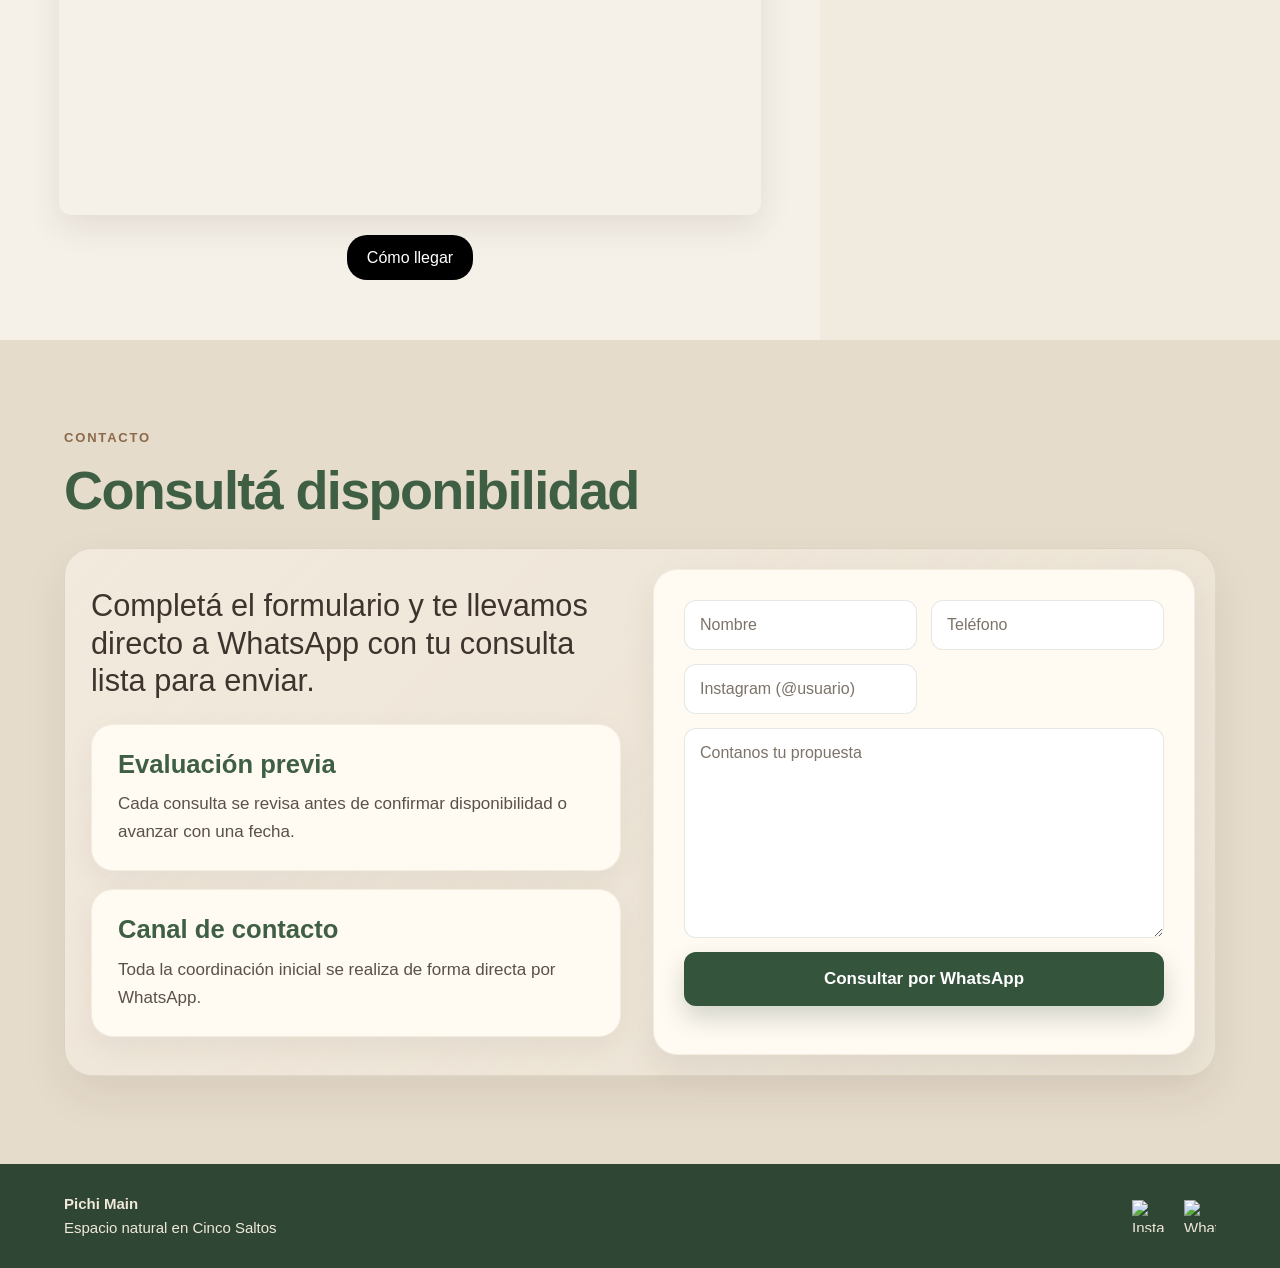
==== commit b6d5cc63: "ajustamos la galeria" ====
--- a/index.html
+++ b/index.html
@@ -152,8 +152,8 @@
   <div class="container comunidad-inner">
 
     <div class="comunidad-texto">
-      <h2>Enterate antes que nadie</h2>
-      <p>Recibí los próximos eventos directamente por WhatsApp.</p>
+     <h2>Recibí los próximos eventos</h2>
+    <p>Directo en tu WhatsApp, sin perderte nada.</p>
     </div>
 
     <a 
@@ -191,51 +191,55 @@
   </section>
 
 
-  <section id="eventos" class="section">
-    <div class="container">
-      <div class="section-head">
-        <p class="eyebrow">Eventos ideales</p>
-        <h2 class="section-title">Propuestas que mejor se integran con la esencia del espacio</h2>
-      </div>
+  <!-- SOLO TE MARCO EL BLOQUE CORREGIDO, EL RESTO QUEDA IGUAL -->
+
+<section id="eventos" class="section">
+  <div class="container">
+    <div class="section-head">
+      <p class="eyebrow">Eventos ideales</p>
+      <h2 class="section-title">Experiencias que funcionan en Pichi Main</h2>
+    </div>
 
     <div class="cards">
 
-  <div class="card-img">
-    <img src="pics/interioryoga.jpg" alt="">
-    <div class="card-overlay">
-      <h3>Bienestar</h3>
-      <p>Yoga, sonido y calma</p>
+      <div class="card-img">
+        <img src="pics/interioryoga.jpg" alt="">
+        <div class="card-overlay">
+          <h3>Bienestar</h3>
+          <p>Yoga, sonido y calma</p>
+        </div>
+      </div>
+
+      <div class="card-img">
+        <img src="pics/interiortambor.jpg" alt="">
+        <div class="card-overlay">
+          <h3>Talleres</h3>
+          <p>Grupos reducidos</p>
+        </div>
+      </div>
+
+      <div class="card-img">
+        <img src="pics/interiorteatro.jpg" alt="">
+        <div class="card-overlay">
+          <h3>Cultura</h3>
+          <p>Experiencias artísticas</p>
+        </div>
+      </div>
+
+      <div class="card-img">
+        <img src="pics/interioryoga.jpg" alt="">
+        <div class="card-overlay">
+          <h3>Encuentros</h3>
+          <p>Eventos íntimos</p>
+        </div>
+      </div>
+
     </div>
   </div>
-
-  <div class="card-img">
-    <img src="pics/interiortambor.jpg" alt="">
-    <div class="card-overlay">
-      <h3>Talleres</h3>
-      <p>Grupos reducidos</p>
-    </div>
-  </div>
-
-  <div class="card-img">
-    <img src="pics/interiorteatro.jpg" alt="">
-    <div class="card-overlay">
-      <h3>Cultura</h3>
-      <p>Experiencias artísticas</p>
-    </div>
-  </div>
-
-  <div class="card-img">
-    <img src="pics/interioryoga.jpg" alt="">
-    <div class="card-overlay">
-      <h3>Encuentros</h3>
-      <p>Eventos íntimos</p>
-    </div>
-  </div>
-
-</div>
-
-  <section id="galeria" class="section section-gallery">
-    <div class="container">
+</section>
+
+  <section id="galeria" class="section section-gallery full-width">
+  <div class="container">
       <div class="section-head">
         <p class="eyebrow">Galería</p>
         <h2 class="section-title">El espacio en uso real</h2>
@@ -245,7 +249,7 @@
       </div>
 
       <div class="gallery-grid">
-        <figure class="gallery-item gallery-item-large">
+       <figure class="gallery-item">
           <span class="gallery-label">Exterior</span>
           <img src="pics/externanoche.jpg" alt="Vista nocturna de Pichi Main">
         </figure>
@@ -265,7 +269,7 @@
           <img src="pics/externacaballos.jpg" alt="Caballos frente al espacio Pichi Main">
         </figure>
 
-        <figure class="gallery-item gallery-item-wide">
+        <figure class="gallery-item">
           <span class="gallery-label">Vista abierta</span>
           <img src="pics/externacielocentro.jpg" alt="Vista amplia exterior del espacio Pichi Main">
         </figure>
@@ -284,7 +288,7 @@
       </div>
 
       <div class="gallery-grid gallery-grid-interior">
-        <figure class="gallery-item gallery-item-tall">
+        <figure class="gallery-item>
           <span class="gallery-label">Interior</span>
           <img src="pics/interiorgong.jpg" alt="Interior de Pichi Main con gong">
         </figure>
@@ -299,7 +303,7 @@
           <img src="pics/interioryoga.jpg" alt="Encuentro en el interior de Pichi Main">
         </figure>
 
-        <figure class="gallery-item gallery-item-wide">
+        <figure class="gallery-item >
           <span class="gallery-label">Encuentros</span>
           <img src="pics/interiorteatro.jpg" alt="Actividad dentro de Pichi Main">
         </figure>
--- a/style.css
+++ b/style.css
@@ -297,6 +297,8 @@
 
 .section-gallery {
   background: #f6f1e8;
+  padding-left: 0;
+  padding-right: 0;
 }
 
 .section-head {
@@ -335,6 +337,7 @@
 .cards {
   display: grid;
   grid-template-columns: repeat(4, 1fr);
+  align-items: stretch;
   gap: 22px;
 }
 
@@ -345,7 +348,85 @@
   box-shadow: 0 10px 30px rgba(47, 42, 36, 0.08);
   border: 1px solid rgba(138, 106, 74, 0.10);
 }
-
+  /* ===============================
+   CARDS PREMIUM EVENTOS
+================================= */
+
+.card-img {
+  position: relative;
+  overflow: hidden;
+  height: 260px;
+  border-radius: 18px;
+  background: none;
+  border: none;
+  transition: transform 0.35s ease, box-shadow 0.35s ease;
+  will-change: transform;
+}
+
+.card-img:hover {
+  transform: translateY(-6px) scale(1.01);
+  box-shadow: 0 20px 50px rgba(47, 42, 36, 0.18);
+}
+
+.card-img::after {
+  content: "";
+  position: absolute;
+  inset: 0;
+  border-radius: 18px;
+  box-shadow: inset 0 0 0 1px rgba(255,255,255,0.06);
+  pointer-events: none;
+}
+
+.card-img img {
+  width: 100%;
+  height: 100%;
+  object-fit: cover;
+  display: block;
+  transition: transform 0.6s ease;
+}
+
+.card-img:hover img {
+  transform: scale(1.08);
+}
+
+.card-overlay {
+  position: absolute;
+  inset: 0;
+  background: linear-gradient(
+    180deg,
+    rgba(0,0,0,0.15) 20%,
+    rgba(0,0,0,0.75) 100%
+  );
+  display: flex;
+  flex-direction: column;
+  justify-content: flex-end;
+  padding: 18px;
+  transform: translateY(10px);
+  transition: transform 0.4s ease, background 0.4s ease;
+}
+
+.card-img:hover .card-overlay {
+  transform: translateY(0);
+  background: linear-gradient(
+    180deg,
+    rgba(0,0,0,0.05) 20%,
+    rgba(0,0,0,0.85) 100%
+  );
+}
+
+.card-overlay h3 {
+  color: #fff;
+  font-size: 20px;
+  font-weight: 700;
+  margin-bottom: 4px;
+  letter-spacing: -0.02em;
+}
+
+.card-overlay p {
+  color: rgba(255,255,255,0.85);
+  font-size: 13px;
+  opacity: 0.9;
+}
 .card h3 {
   font-size: 22px;
   color: #3f5f45;
@@ -360,8 +441,9 @@
 
 .gallery-grid {
   display: grid;
-  grid-template-columns: repeat(12, 1fr);
-  gap: 18px;
+  grid-template-columns: repeat(2, 1fr);
+  gap: 18px;  
+  width: 100%;
 }
 
 .gallery-item {
@@ -410,28 +492,6 @@
   border-radius: 999px;
   letter-spacing: 0.04em;
   z-index: 2;
-}
-
-.gallery-item-large {
-  grid-column: span 7;
-  grid-row: span 2;
-  min-height: 520px;
-}
-
-.gallery-item-wide {
-  grid-column: span 6;
-  min-height: 280px;
-}
-
-.gallery-item-tall {
-  grid-column: span 5;
-  grid-row: span 2;
-  min-height: 520px;
-}
-
-.gallery-grid > .gallery-item:not(.gallery-item-large):not(.gallery-item-wide):not(.gallery-item-tall) {
-  grid-column: span 5;
-  min-height: 250px;
 }
 
 /* =========================
@@ -909,43 +969,65 @@
 .footer-icons img:hover {
   transform: scale(1.1);
 }
-.card-img {
-  position: relative;
-  overflow: hidden;
-  padding: 0;
-  background: none;
-  border: none;
-}
-
+.card-img:hover {
+  transform: translateY(-6px) scale(1.01);
+  box-shadow: 0 20px 50px rgba(47, 42, 36, 0.18);
+}
+.card-img::after {
+  content: "";
+  position: absolute;
+  inset: 0;
+  border-radius: 18px;
+  box-shadow: inset 0 0 0 1px rgba(255,255,255,0.06);
+  pointer-events: none;
+}
 .card-img img {
   width: 100%;
-  height: 220px;
+  height: 100%;
   object-fit: cover;
   display: block;
-}
-
+  transition: transform 0.6s ease;
+}
+.card-img:hover img {
+  transform: scale(1.08);
+}
 .card-overlay {
   position: absolute;
   inset: 0;
   background: linear-gradient(
     180deg,
-    rgba(0,0,0,0.2) 0%,
-    rgba(0,0,0,0.6) 100%
+    rgba(0,0,0,0.15) 20%,
+    rgba(0,0,0,0.75) 100%
   );
   display: flex;
   flex-direction: column;
   justify-content: flex-end;
-  padding: 16px;
+  padding: 18px;
+  transform: translateY(10px);
+  transition: transform 0.4s ease, background 0.4s ease;
+}
+.card-img:hover .card-overlay {
+  transform: translateY(0);
+  background: linear-gradient(
+    180deg,
+    rgba(0,0,0,0.05) 20%,
+    rgba(0,0,0,0.85) 100%
+  );
+  
 }
 
 .card-overlay h3 {
   color: #fff;
   margin-bottom: 4px;
+   font-size: 20px;
+  font-weight: 700;
+  letter-spacing: -0.02em;
 }
 
 .card-overlay p {
   color: rgba(255,255,255,0.85);
-  font-size: 14px;
+  font-size: 13px;
+  opacity: 0.9;
 }
 
 /* ===============================
@@ -1034,15 +1116,7 @@
     grid-template-columns: repeat(2, 1fr);
   }
 
-  .gallery-item,
-  .gallery-item-large,
-  .gallery-item-wide,
-  .gallery-item-tall,
-  .gallery-grid > .gallery-item:not(.gallery-item-large):not(.gallery-item-wide):not(.gallery-item-tall) {
-    grid-column: span 1;
-    grid-row: span 1;
-    min-height: 280px;
-  }
+
 
   .cartelera-showcase {
     padding: 20px;
@@ -1331,4 +1405,63 @@
 .traduccion {
   font-size: 0.95rem;
   opacity: 0.85;
+}
+.full-width .container {
+  max-width: 100%;
+  width: 100%;
+  padding-left: 20px;
+  padding-right: 20px;
+}
+.full-width .container {
+  padding-left: 40px;
+  padding-right: 40px;
+}
+/* ===============================
+   GALERIA PRO LIMPIA
+================================= */
+
+.gallery-grid {
+  display: grid;
+  grid-template-columns: repeat(3, 1fr);
+  gap: 16px;
+}
+
+.gallery-item {
+  position: relative;
+  border-radius: 16px;
+  overflow: hidden;
+  aspect-ratio: 4 / 3;
+}
+
+.gallery-item img {
+  width: 100%;
+  height: 100%;
+  object-fit: cover;
+  transition: transform 0.4s ease;
+}
+
+.gallery-item:hover img {
+  transform: scale(1.05);
+}
+@media (max-width: 680px) {
+
+  .gallery-grid {
+    display: flex;
+    overflow-x: auto;
+    gap: 12px;
+    padding-bottom: 10px;
+    scroll-snap-type: x mandatory;
+  }
+
+  .gallery-grid::-webkit-scrollbar {
+    display: none;
+  }
+
+  .gallery-item {
+    min-width: 80%;
+    flex: 0 0 auto;
+    aspect-ratio: 4 / 5;
+    scroll-snap-align: center;
+  }
+
 }
